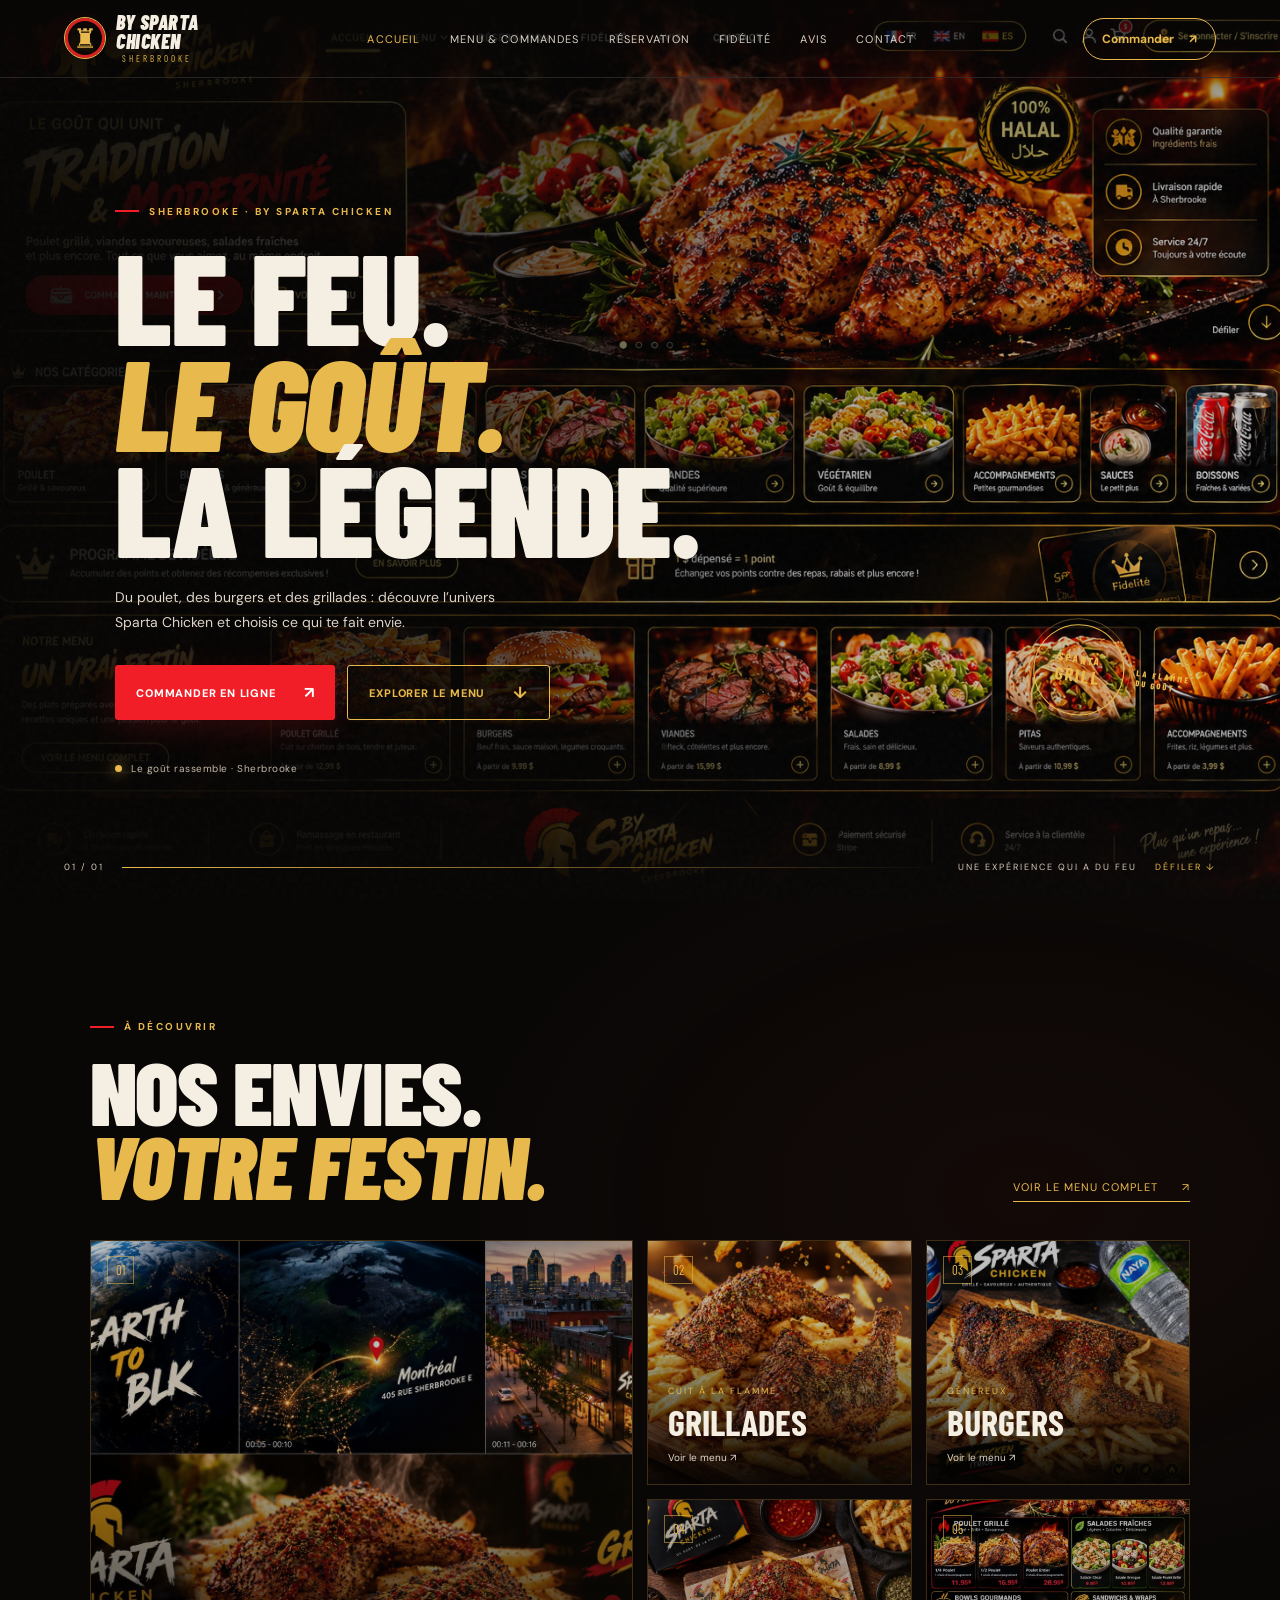
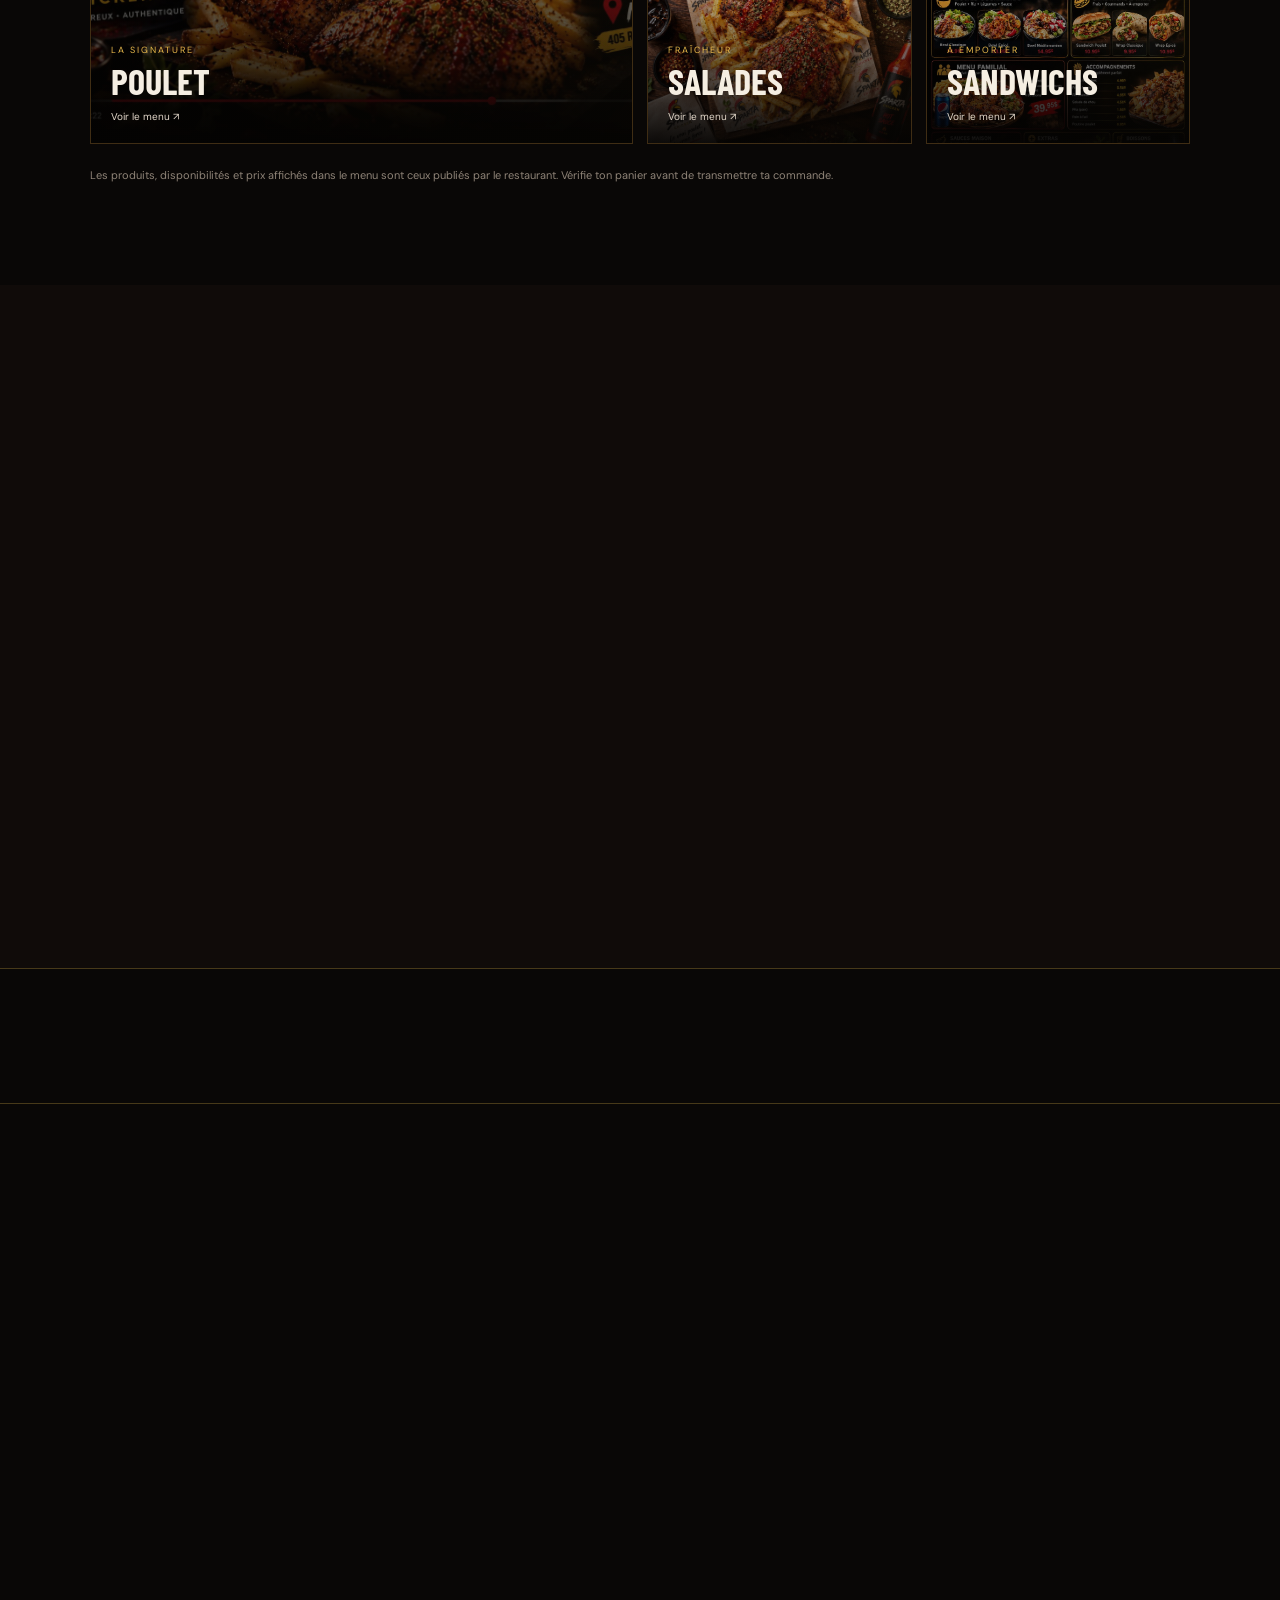
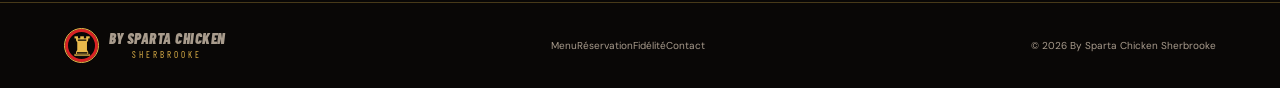
==== index.html @ 7ea8016a "Reconstruire la page d’accueil principale avec navigation unifiée" ====
<!doctype html>
<html lang="fr-CA">
<head>
  <meta charset="utf-8">
  <meta name="viewport" content="width=device-width, initial-scale=1, viewport-fit=cover">
  <meta name="theme-color" content="#090706">
  <meta name="description" content="By Sparta Chicken Sherbrooke : découvrez le menu, les commandes en ligne et les informations du restaurant.">
  <link rel="canonical" href="/">
  <title>By Sparta Chicken Sherbrooke — Le feu, le goût, la légende</title>
  <link rel="preload" as="video" href="sparta-hero.mp4" type="video/mp4">
  <link rel="stylesheet" href="accueil.css">
</head>
<body>
<div class="ember ember-one"></div><div class="ember ember-two"></div>
<header class="topbar">
  <a class="brand" href="index.html" aria-label="By Sparta Chicken, accueil"><span class="brand-mark">♜</span><span class="brand-words"><b>BY SPARTA<br>CHICKEN</b><small>SHERBROOKE</small></span></a>
  <button class="menu-toggle" aria-expanded="false" aria-label="Ouvrir le menu">☰</button>
  <nav class="nav" aria-label="Navigation principale">
    <a class="active" href="index.html" aria-current="page">Accueil</a>
    <a href="menu.html">Menu & commandes</a>
    <a href="reservation.html">Réservation</a>
    <a href="fidelite.html">Fidélité</a>
    <a href="avis.html">Avis</a>
    <a href="contact.html">Contact</a>
  </nav>
  <a class="order-pill" href="menu.html#online-checkout">Commander <span>↗</span></a>
</header>
<main>
<section class="hero" aria-label="Accueil Sparta Chicken">
  <video class="hero-video" autoplay muted loop playsinline preload="metadata" poster="sparta-hero-cinema.png"><source src="sparta-hero.mp4" type="video/mp4"></video>
  <div class="hero-shade"></div><div class="hero-grain"></div>
  <div class="hero-copy reveal">
    <p class="eyebrow"><span></span> SHERBROOKE · BY SPARTA CHICKEN</p>
    <h1>Le feu.<br><em>Le goût.</em><br>La légende.</h1>
    <p class="hero-desc">Du poulet, des burgers et des grillades : découvre l’univers Sparta Chicken et choisis ce qui te fait envie.</p>
    <div class="hero-actions"><a class="btn btn-red" href="menu.html#online-checkout">Commander en ligne <b>↗</b></a><a class="btn btn-ghost" href="menu.html">Explorer le menu <b>↓</b></a></div>
    <div class="hero-footnote"><span class="gold-dot"></span> Le goût rassemble · Sherbrooke</div>
  </div>
  <div class="hero-stamp"><span class="stamp-ring">SPARTA<br><b>GRILL</b></span><small>LA FLAMME<br>DU GOÛT</small></div>
  <div class="hero-bottom"><span>01 / 01</span><span class="hero-line"></span><span>UNE EXPÉRIENCE QUI A DU FEU</span><a class="scroll-cue" href="#categories">DÉFILER ↓</a></div>
</section>
<section class="category-section" id="categories">
  <div class="section-head reveal"><div><p class="eyebrow"><span></span> À DÉCOUVRIR</p><h2>Nos envies.<br><em>Votre festin.</em></h2></div><a href="menu.html" class="text-link">Voir le menu complet <span>↗</span></a></div>
  <div class="category-grid">
    <a class="food-card card-large reveal" href="menu.html"><img src="chicken.jpg" alt="Poulet grillé Sparta" loading="lazy"><span class="card-number">01</span><span class="card-caption"><small>LA SIGNATURE</small><strong>Poulet</strong><i>Voir le menu ↗</i></span></a>
    <a class="food-card reveal" href="menu.html"><img src="grill.jpg" alt="Grillades" loading="lazy"><span class="card-number">02</span><span class="card-caption"><small>CUIT À LA FLAMME</small><strong>Grillades</strong><i>Voir le menu ↗</i></span></a>
    <a class="food-card reveal" href="menu.html"><img src="burger.jpg" alt="Burger" loading="lazy"><span class="card-number">03</span><span class="card-caption"><small>GÉNÉREUX</small><strong>Burgers</strong><i>Voir le menu ↗</i></span></a>
    <a class="food-card reveal" href="menu.html"><img src="salad.jpg" alt="Salade fraîche" loading="lazy"><span class="card-number">04</span><span class="card-caption"><small>FRAÎCHEUR</small><strong>Salades</strong><i>Voir le menu ↗</i></span></a>
    <a class="food-card reveal" href="menu.html"><img src="sandwich.jpg" alt="Sandwich" loading="lazy"><span class="card-number">05</span><span class="card-caption"><small>À EMPORTER</small><strong>Sandwichs</strong><i>Voir le menu ↗</i></span></a>
  </div>
  <p class="menu-note">Les produits, disponibilités et prix affichés dans le menu sont ceux publiés par le restaurant. Vérifie ton panier avant de transmettre ta commande.</p>
</section>
<section class="manifesto" id="histoire"><div class="manifesto-image reveal"><img src="grill.jpg" alt="Cuisson au grill" loading="lazy"><div class="image-label">L’ESPRIT SPARTA</div></div><div class="manifesto-copy reveal"><p class="eyebrow"><span></span> NOTRE UNIVERS</p><h2>La passion<br>se goûte.<br><em>La flamme se partage.</em></h2><p>Des plats généreux, des saveurs franches et une expérience simple pour découvrir le menu et commander.</p><a class="btn btn-ghost" href="menu.html">Découvrir le menu <b>↗</b></a></div></section>
<section class="promise" id="promesses"><div class="promise-item reveal"><span>✦</span><div><b>Un menu à découvrir</b><small>Consulte les produits disponibles</small></div></div><div class="promise-item reveal"><span>♨</span><div><b>Commande en ligne</b><small>Ramassage ou demande de livraison</small></div></div><div class="promise-item reveal"><span>⌁</span><div><b>Une équipe à votre écoute</b><small>Retrouve nos informations de contact</small></div></div></section>
<section class="final-cta reveal"><p class="eyebrow"><span></span> PRÊT À PASSER À TABLE ?</p><h2>La prochaine bouchée<br><em>vous attend.</em></h2><a class="btn btn-red" href="menu.html#online-checkout">Voir le menu et commander <b>↗</b></a></section>
</main>
<footer><a class="brand" href="index.html"><span class="brand-mark">♜</span><span class="brand-words"><b>BY SPARTA CHICKEN</b><small>SHERBROOKE</small></span></a><nav aria-label="Liens de pied de page"><a href="menu.html">Menu</a><a href="reservation.html">Réservation</a><a href="fidelite.html">Fidélité</a><a href="contact.html">Contact</a></nav><span>© <span id="year"></span> By Sparta Chicken Sherbrooke</span></footer>
<script src="accueil.js"></script>
</body></html>
---- accueil.css ----
@import url('https://fonts.googleapis.com/css2?family=Barlow+Condensed:wght@500;600;700;800;900&family=DM+Sans:wght@400;500;600;700&display=swap');
:root{--bg:#090706;--panel:#110d0b;--red:#f21e27;--gold:#e8b94c;--cream:#f5eee2;--muted:#b3a99d;--line:rgba(232,185,76,.28)}*{box-sizing:border-box}html{scroll-behavior:smooth;scroll-padding-top:84px}body{margin:0;background:var(--bg);color:var(--cream);font-family:'DM Sans',Arial,sans-serif;overflow-x:hidden}a{color:inherit;text-decoration:none}.ember{position:fixed;z-index:-1;pointer-events:none;width:45vw;height:45vw;border-radius:50%;filter:blur(100px);opacity:.09}.ember-one{background:#ed241b;top:15%;left:-25%}.ember-two{background:#d18b18;right:-25%;top:55%}.topbar{height:78px;position:absolute;z-index:10;top:0;left:0;width:100%;display:flex;align-items:center;justify-content:space-between;padding:0 clamp(20px,5vw,84px);border-bottom:1px solid rgba(255,255,255,.12);background:linear-gradient(#080605c9,transparent)}.brand{display:flex;align-items:center;gap:10px;min-width:max-content}.brand-mark{display:grid;place-items:center;width:42px;height:42px;border:1px solid var(--gold);border-radius:50%;color:var(--gold);font-size:27px;box-shadow:inset 0 0 0 3px #d92124}.brand-words{display:flex;flex-direction:column;font-family:'Barlow Condensed',sans-serif;line-height:.92;letter-spacing:.5px}.brand-words b{font-size:20px;font-weight:900;font-style:italic}.brand-words small{font-size:9px;letter-spacing:3px;color:var(--gold);text-align:center;margin-top:5px}.nav{display:flex;align-items:center;gap:clamp(14px,2.3vw,38px);font-size:11px;text-transform:uppercase;letter-spacing:1.1px;color:#d8d0c4}.nav a{transition:color .25s}.nav a:hover,.nav .active{color:var(--gold)}.old-site{border-left:1px solid var(--line);padding-left:18px}.order-pill{border:1px solid var(--gold);border-radius:99px;padding:12px 18px;color:var(--gold);font-size:12px;font-weight:700;white-space:nowrap}.order-pill span{margin-left:12px}.menu-toggle{display:none;background:transparent;border:1px solid var(--line);border-radius:10px;color:white;padding:9px 12px;font-size:21px}.hero{min-height:min(850px,100svh);min-height:max(700px,100svh);position:relative;display:flex;align-items:center;isolation:isolate;overflow:hidden}.hero-video,.hero-shade,.hero-grain{position:absolute;inset:0;width:100%;height:100%;z-index:-1}.hero-video{object-fit:cover;object-position:center 48%;filter:saturate(1.08)}.hero-shade{background:linear-gradient(90deg,rgba(5,4,3,.93) 0%,rgba(5,4,3,.78) 31%,rgba(5,4,3,.28) 65%,rgba(5,4,3,.12) 100%),linear-gradient(0deg,#090706 0%,transparent 23%,rgba(5,4,3,.12) 75%,#09070665 100%)}.hero-grain{opacity:.08;background-image:url("data:image/svg+xml,%3Csvg viewBox='0 0 180 180' xmlns='http://www.w3.org/2000/svg'%3E%3Cfilter id='n'%3E%3CfeTurbulence type='fractalNoise' baseFrequency='.9' numOctaves='3' stitchTiles='stitch'/%3E%3C/filter%3E%3Crect width='100%25' height='100%25' filter='url(%23n)' opacity='.35'/%3E%3C/svg%3E")}.hero-copy{width:min(610px,55vw);margin-left:clamp(24px,9vw,150px);padding-top:70px}.eyebrow{display:flex;align-items:center;gap:10px;font-size:10px;letter-spacing:2.5px;font-weight:700;color:var(--gold);text-transform:uppercase}.eyebrow span{width:24px;height:2px;background:var(--red);display:inline-block}.hero h1,.section-head h2,.manifesto h2,.final-cta h2{font-family:'Barlow Condensed',Impact,sans-serif;font-weight:900;text-transform:uppercase;letter-spacing:-1.5px;line-height:.83;margin:24px 0;font-size:clamp(76px,10vw,148px)}h1 em,h2 em{color:var(--gold);font-style:italic}.hero-desc{max-width:380px;color:#ded4c8;line-height:1.8;font-size:14px}.hero-actions{display:flex;gap:12px;flex-wrap:wrap;margin-top:30px}.btn{display:inline-flex;align-items:center;gap:28px;padding:16px 21px;text-transform:uppercase;font-size:11px;font-weight:800;letter-spacing:.8px;border-radius:3px;transition:transform .25s,background .25s,border-color .25s}.btn:hover{transform:translateY(-3px)}.btn b{font-size:16px}.btn-red{background:var(--red);color:white;box-shadow:0 9px 32px #f21e272b}.btn-red:hover{background:#ff343b}.btn-ghost{border:1px solid var(--gold);color:var(--gold);background:#0a0806a8}.hero-footnote{display:flex;align-items:center;gap:9px;margin-top:42px;font-size:10px;color:#c5b7a7;letter-spacing:.5px}.gold-dot{width:7px;height:7px;background:var(--gold);border-radius:50%;box-shadow:0 0 14px var(--gold)}.hero-stamp{position:absolute;right:clamp(30px,7vw,115px);bottom:20%;display:flex;align-items:center;gap:12px;transform:rotate(8deg);color:var(--gold);font-family:'Barlow Condensed',sans-serif;font-weight:800;font-size:10px;letter-spacing:2px}.stamp-ring{width:91px;height:91px;border:1px solid var(--gold);outline:1px solid #e8b94c55;outline-offset:5px;border-radius:50%;display:grid;place-content:center;text-align:center;line-height:1.2;font-size:11px}.stamp-ring b{font-size:18px}.hero-bottom{position:absolute;bottom:27px;left:clamp(24px,5vw,80px);right:clamp(24px,5vw,80px);display:flex;align-items:center;gap:18px;font-size:9px;letter-spacing:2px;color:#d5c9b8}.hero-line{height:1px;flex:1;background:linear-gradient(90deg,var(--gold),transparent)}.scroll-cue{color:var(--gold)}.category-section{padding:110px clamp(20px,7vw,110px) 90px;background:radial-gradient(ellipse at 80% 30%,#30100940,transparent 40%),var(--bg)}.section-head{display:flex;align-items:end;justify-content:space-between;gap:20px;margin-bottom:38px}.section-head h2,.manifesto h2,.final-cta h2{font-size:clamp(58px,7vw,95px);margin:20px 0 0}.text-link{font-size:11px;text-transform:uppercase;letter-spacing:1px;color:var(--gold);padding-bottom:7px;border-bottom:1px solid var(--gold)}.text-link span{margin-left:20px}.category-grid{display:grid;grid-template-columns:repeat(4,minmax(0,1fr));grid-auto-rows:245px;gap:14px}.food-card{position:relative;display:block;overflow:hidden;background:#19100c;border:1px solid #b68a303d;min-height:200px}.food-card.card-large{grid-column:span 2;grid-row:span 2}.food-card img{width:100%;height:100%;object-fit:cover;position:absolute;inset:0;transition:transform .8s cubic-bezier(.2,.7,.2,1),filter .5s;filter:brightness(.75) saturate(.95)}.food-card:after{content:"";position:absolute;inset:0;background:linear-gradient(0deg,rgba(4,3,2,.94),transparent 62%),linear-gradient(120deg,transparent 45%,#e8b94c12)}.food-card:hover img{transform:scale(1.07);filter:brightness(.95) saturate(1.1)}.card-number{position:absolute;z-index:1;top:15px;left:16px;font-family:'Barlow Condensed';font-size:13px;color:var(--gold);border:1px solid #e8b94c88;padding:5px 8px}.card-caption{position:absolute;z-index:1;bottom:20px;left:20px;right:18px;display:flex;flex-direction:column;align-items:flex-start}.card-caption small{font-size:9px;color:var(--gold);letter-spacing:2px}.card-caption strong{font-family:'Barlow Condensed';font-size:clamp(24px,3vw,36px);text-transform:uppercase;line-height:1.1;margin:5px 0 9px}.card-caption i{font-size:10px;font-style:normal;color:#e3d8ca}.menu-note{color:#8e8377;font-size:11px;margin-top:22px;line-height:1.7}.manifesto{display:grid;grid-template-columns:1.05fr .95fr;min-height:570px;background:#100b09}.manifesto-image{position:relative;min-height:470px;overflow:hidden}.manifesto-image img{width:100%;height:100%;position:absolute;object-fit:cover;filter:brightness(.75)}.manifesto-image:after{content:"";position:absolute;inset:0;background:linear-gradient(90deg,transparent 65%,#100b09)}.image-label{position:absolute;z-index:1;bottom:28px;left:30px;font-size:10px;letter-spacing:2px;color:var(--gold);border-left:2px solid var(--red);padding-left:12px}.manifesto-copy{padding:clamp(40px,7vw,100px);align-self:center}.manifesto-copy>p:not(.eyebrow){max-width:410px;color:var(--muted);line-height:1.9;font-size:14px;margin:25px 0 30px}.promise{display:grid;grid-template-columns:repeat(3,1fr);padding:45px clamp(20px,7vw,110px);border-top:1px solid var(--line);border-bottom:1px solid var(--line);gap:24px}.promise-item{display:flex;align-items:center;gap:17px}.promise-item>span{font-size:28px;color:var(--gold)}.promise-item div{display:flex;flex-direction:column;gap:6px}.promise-item b{font-family:'Barlow Condensed';font-size:20px;text-transform:uppercase}.promise-item small{font-size:11px;color:var(--muted)}.final-cta{text-align:center;padding:100px 20px 115px;background:radial-gradient(ellipse at center,#4a160f55,transparent 60%)}.final-cta .eyebrow{justify-content:center}.final-cta h2{margin:24px 0 34px}footer{display:flex;align-items:center;justify-content:space-between;gap:20px;padding:25px clamp(20px,5vw,80px);border-top:1px solid var(--line);font-size:10px;color:#a89b8c}footer .brand-words b{font-size:15px}footer .brand-mark{width:35px;height:35px}.reveal{opacity:0;transform:translateY(24px);transition:opacity .8s ease,transform .8s cubic-bezier(.2,.7,.2,1)}.reveal.visible{opacity:1;transform:translateY(0)}
@media(max-width:900px){.topbar{padding:0 22px}.menu-toggle{display:block;margin-left:auto;margin-right:12px}.nav{display:none;position:absolute;top:68px;left:16px;right:16px;padding:18px;background:#100b09f5;border:1px solid var(--line);border-radius:12px;flex-direction:column;align-items:stretch;gap:0}.nav.open{display:flex}.nav a{padding:14px 8px;border-bottom:1px solid #ffffff10}.nav .old-site{border-left:0;padding-left:8px}.order-pill{padding:11px 13px}.hero-copy{width:min(600px,75vw);margin-left:7vw}.hero h1{font-size:clamp(78px,13vw,120px)}.hero-stamp{right:6vw;bottom:14%;transform:scale(.8) rotate(8deg)}.category-grid{grid-template-columns:repeat(2,minmax(0,1fr));grid-auto-rows:230px}.food-card.card-large{grid-row:span 1}.manifesto{min-height:0}.manifesto-copy{padding:45px 30px}.manifesto h2{font-size:clamp(54px,8vw,76px)}.promise{padding:35px 25px;gap:14px}.promise-item{align-items:flex-start;gap:10px}.promise-item b{font-size:17px}}
@media(max-width:560px){.topbar{height:68px;padding:0 15px}.brand-mark{width:35px;height:35px;font-size:22px}.brand-words b{font-size:16px}.brand-words small{font-size:8px}.order-pill{font-size:10px;padding:10px 11px}.order-pill span{margin-left:4px}.hero{min-height:790px;min-height:100svh;align-items:flex-end;padding-bottom:105px}.hero-video{object-position:62% center}.hero-shade{background:linear-gradient(0deg,rgba(5,4,3,.97) 0%,rgba(5,4,3,.76) 38%,rgba(5,4,3,.22) 100%),linear-gradient(90deg,#05040388,transparent)}.hero-copy{width:auto;margin:0 22px;padding-top:80px}.hero h1{font-size:clamp(72px,19vw,100px);margin:20px 0}.hero-desc{font-size:13px;max-width:320px}.hero-actions{gap:9px}.btn{padding:14px 14px;gap:14px;font-size:9px}.hero-stamp{top:100px;right:25px;bottom:auto;transform:scale(.66) rotate(8deg);transform-origin:top right}.hero-footnote{margin-top:25px;font-size:9px}.hero-bottom{bottom:20px;left:22px;right:22px;gap:10px;font-size:8px}.scroll-cue{display:none}.category-section{padding:70px 16px 60px}.section-head{align-items:flex-start;flex-direction:column;margin-bottom:25px}.section-head h2{font-size:68px}.text-link{margin-top:5px}.category-grid{gap:9px;grid-auto-rows:205px}.food-card{min-height:190px}.food-card.card-large{grid-column:span 2;grid-row:span 1;min-height:245px}.card-caption{left:13px;bottom:14px}.card-caption strong{font-size:27px}.card-caption small{font-size:8px;letter-spacing:1.3px}.card-number{top:10px;left:10px}.menu-note{font-size:10px}.manifesto{grid-template-columns:1fr}.manifesto-image{min-height:300px}.manifesto-image:after{background:linear-gradient(0deg,#100b09,transparent 45%)}.manifesto-copy{padding:10px 22px 55px}.manifesto h2{font-size:64px}.promise{grid-template-columns:1fr;padding:30px 24px;gap:24px}.promise-item{align-items:center}.final-cta{padding:75px 18px}.final-cta h2{font-size:58px}footer{flex-wrap:wrap;justify-content:center;text-align:center}footer>span{width:100%;order:3}}
@media(prefers-reduced-motion:reduce){*,*:before,*:after{scroll-behavior:auto!important;animation:none!important;transition:none!important}.reveal{opacity:1;transform:none}}
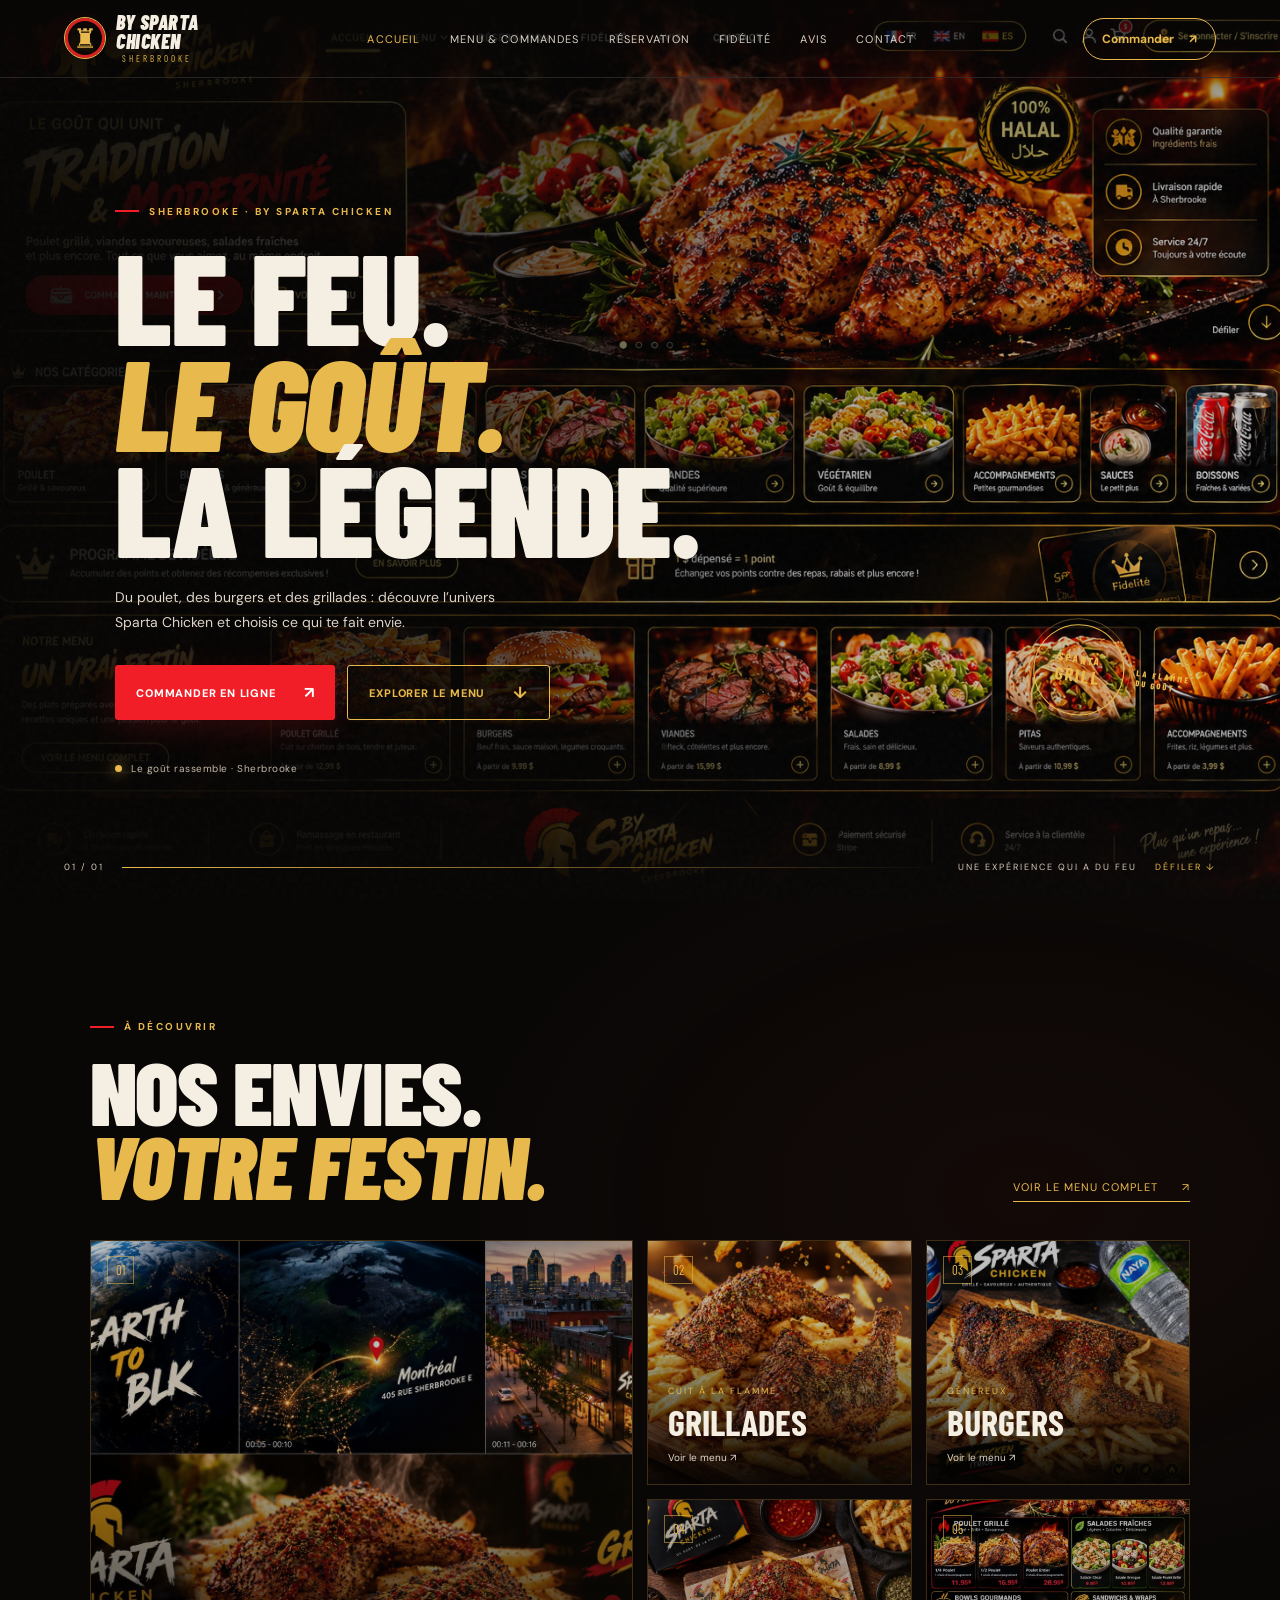
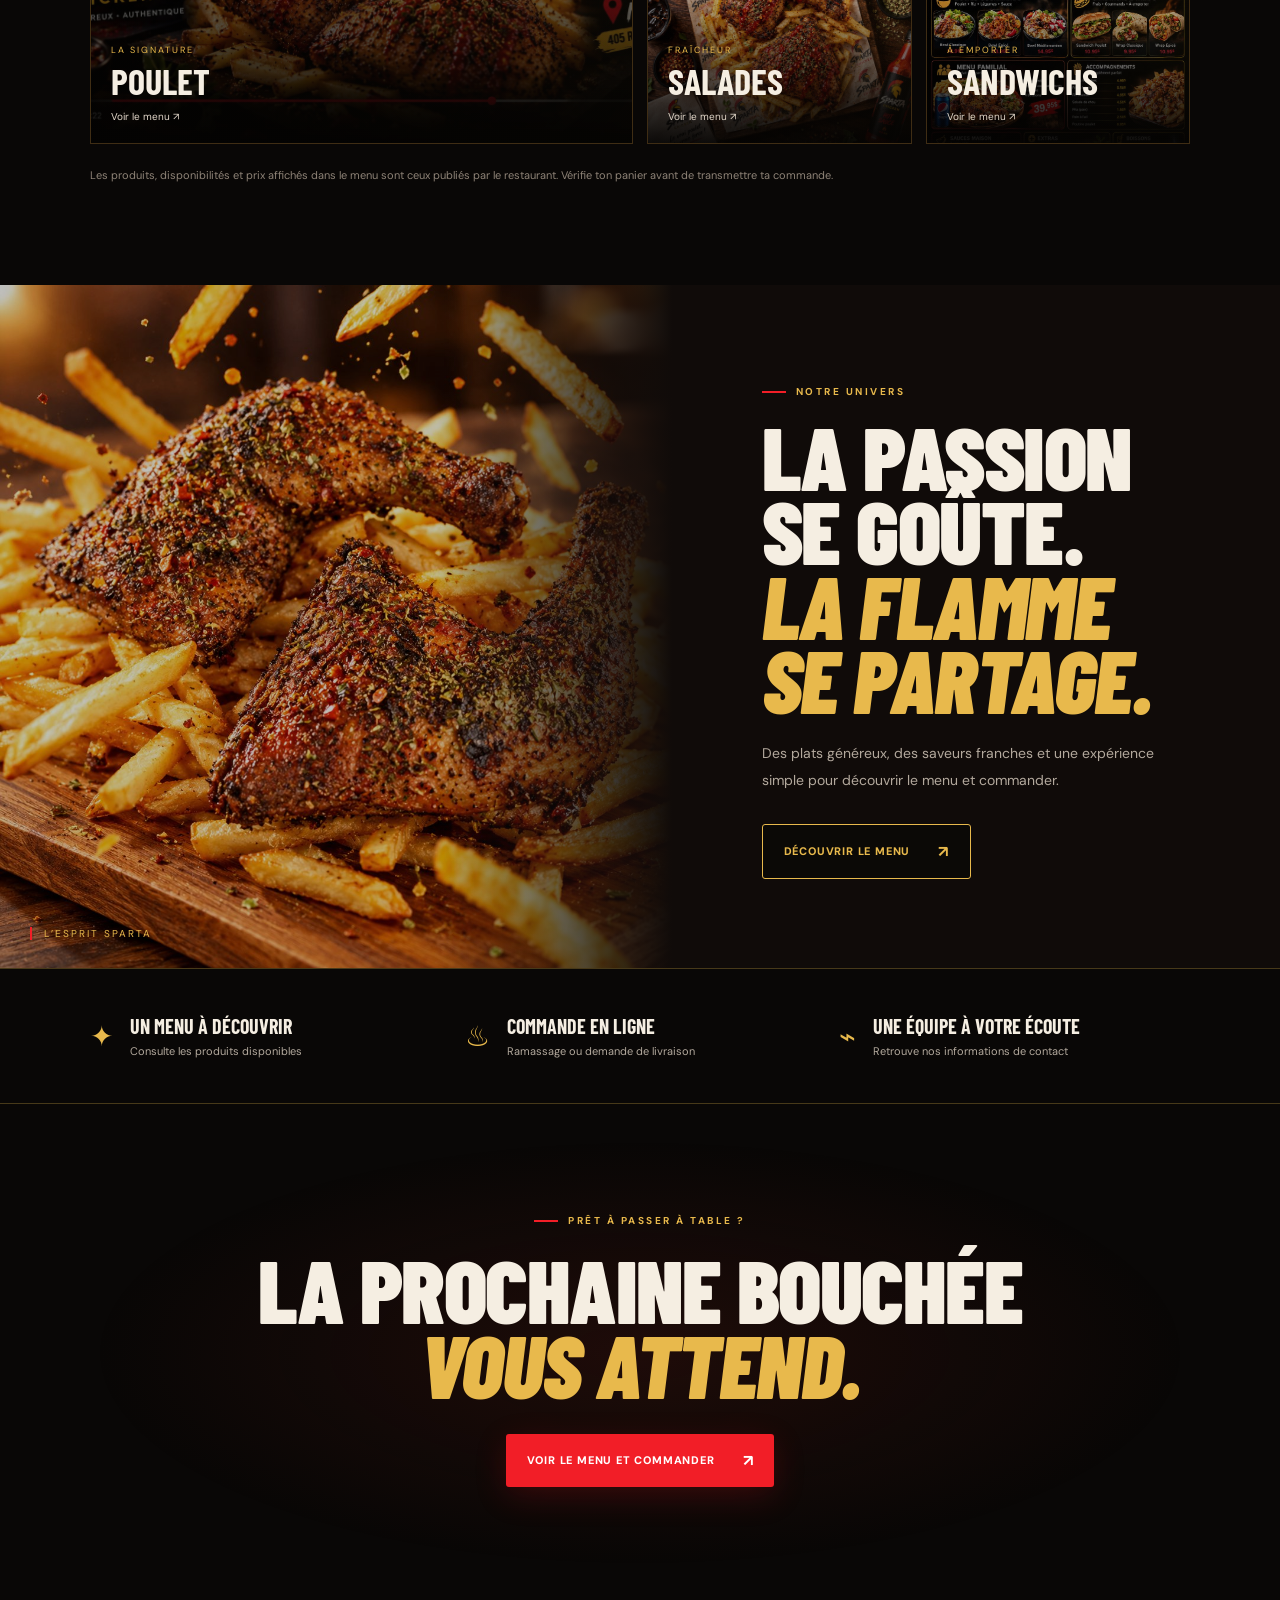
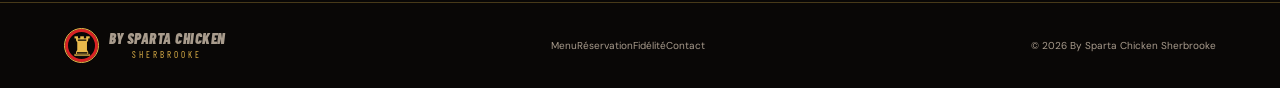
==== commit facc6452: "Affiche le sceau Halal Sparta sur la page d’accueil" ====
--- a/index.html
+++ b/index.html
@@ -37,6 +37,7 @@
     <div class="hero-footnote"><span class="gold-dot"></span> Le goût rassemble · Sherbrooke</div>
   </div>
   <div class="hero-stamp"><span class="stamp-ring">SPARTA<br><b>GRILL</b></span><small>LA FLAMME<br>DU GOÛT</small></div>
+  <div class="halal-seal" aria-label="Sparta Chicken — Halal 100 pour cent"><img src="halal-sparta-badge.svg" alt="Sparta Chicken — Halal 100 %"></div>
   <div class="hero-bottom"><span>01 / 01</span><span class="hero-line"></span><span>UNE EXPÉRIENCE QUI A DU FEU</span><a class="scroll-cue" href="#categories">DÉFILER ↓</a></div>
 </section>
 <section class="category-section" id="categories">
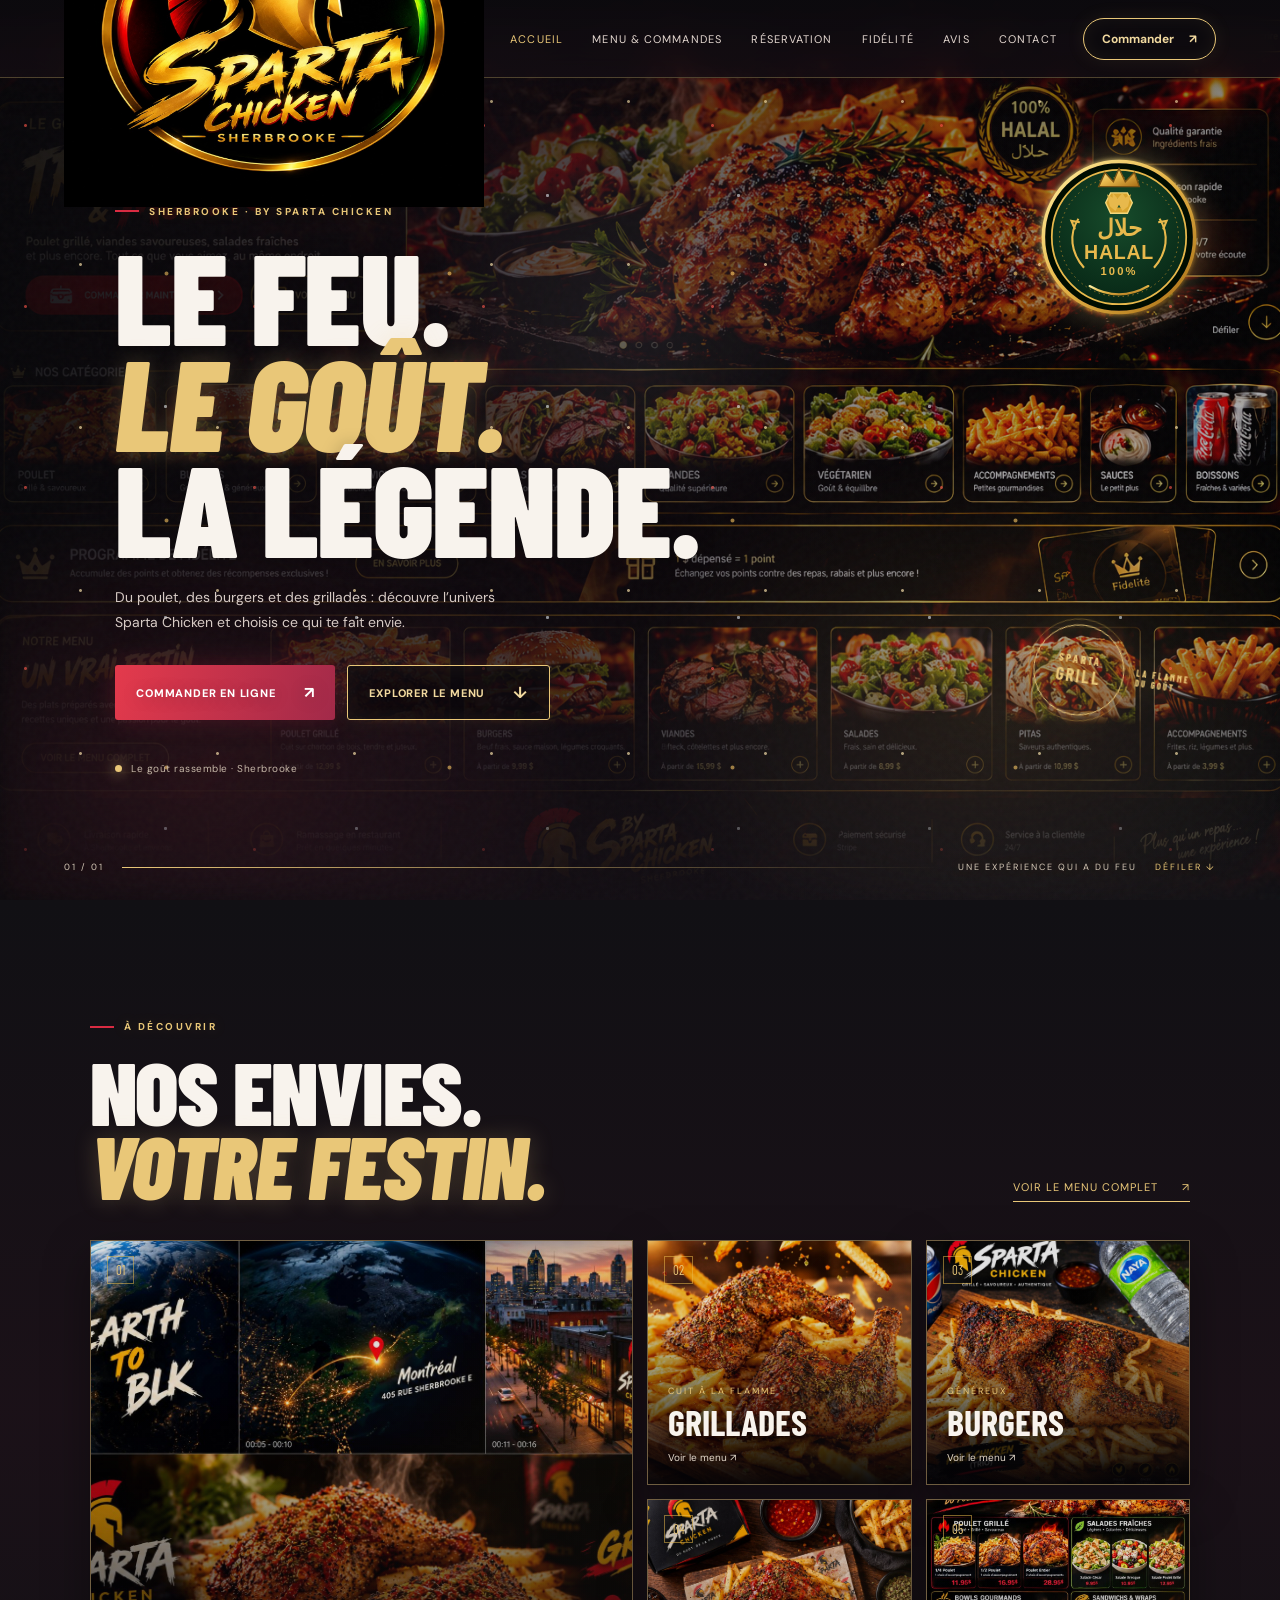
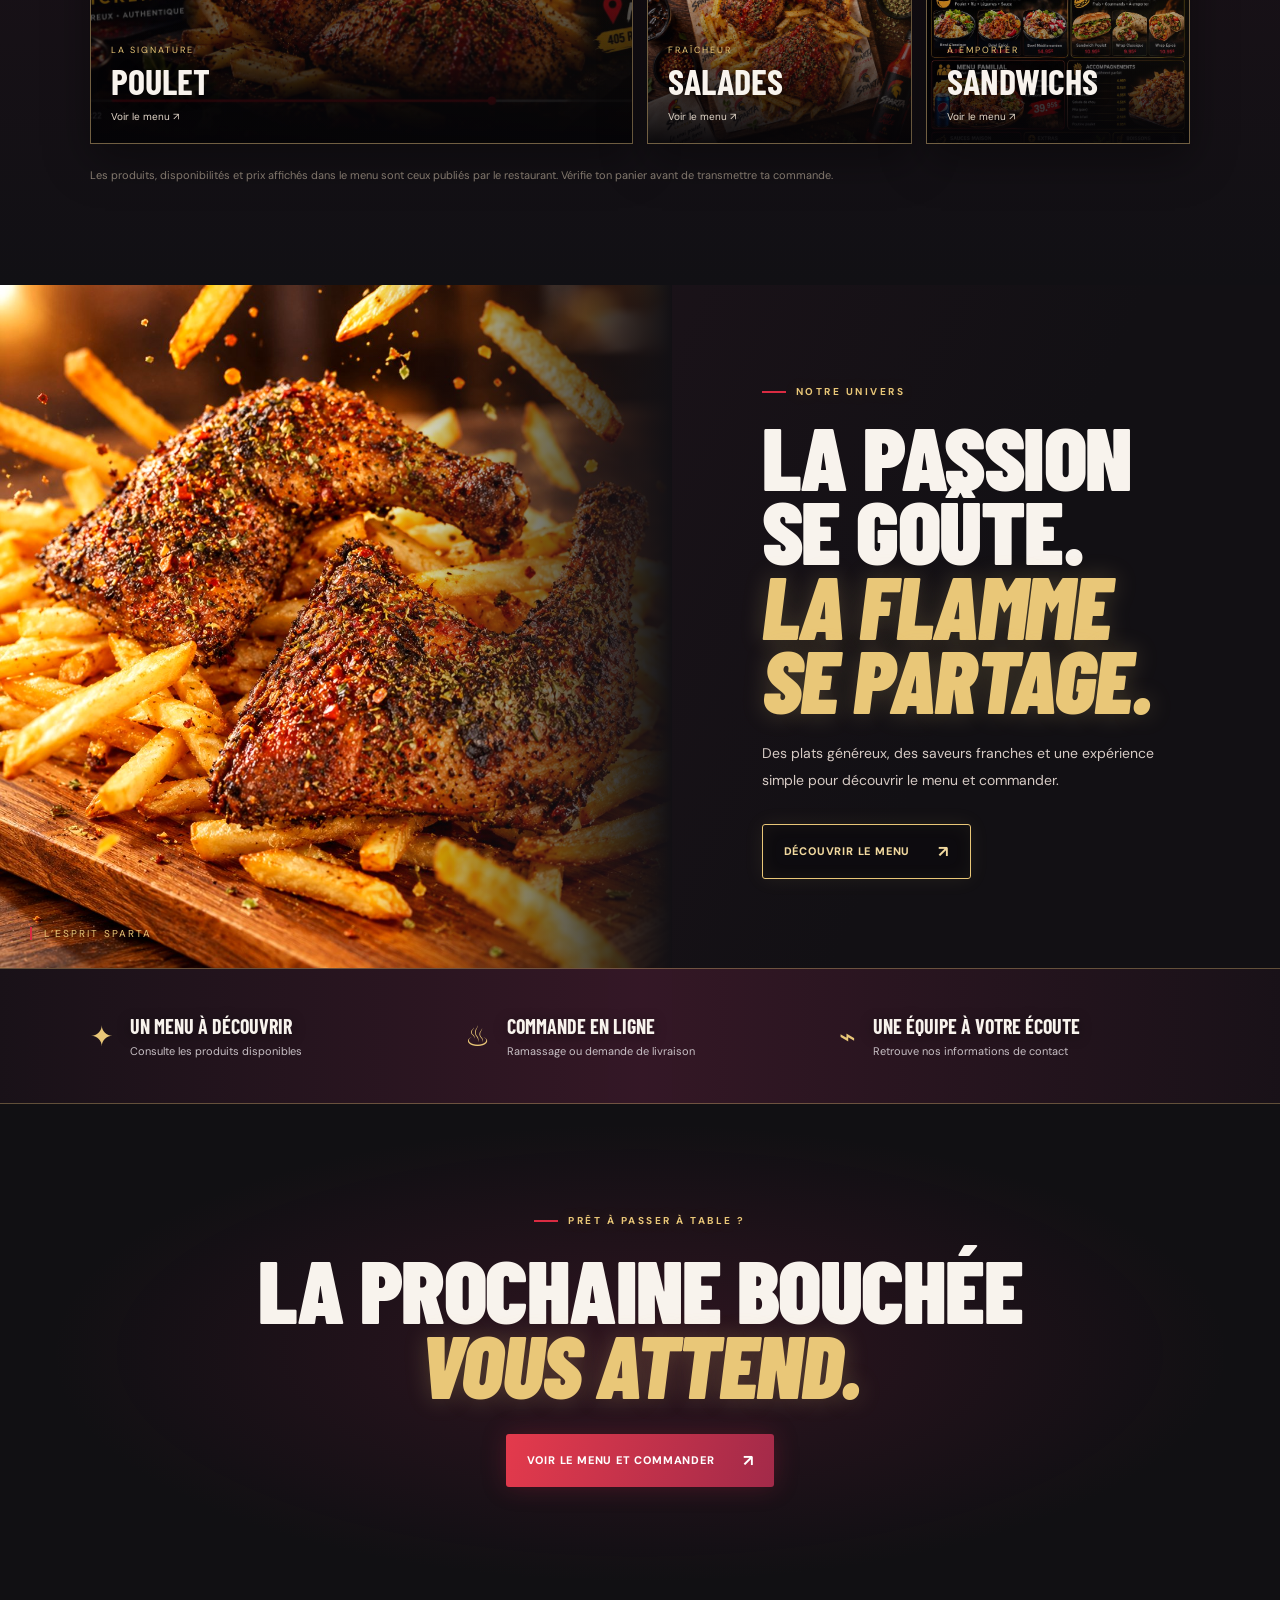
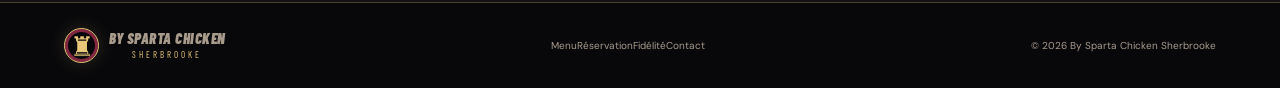
==== commit 7a886593: "Install full official Sparta Chicken logo across site" ====
--- a/index.html
+++ b/index.html
@@ -13,7 +13,7 @@
 <body>
 <div class="ember ember-one"></div><div class="ember ember-two"></div>
 <header class="topbar">
-  <a class="brand" href="index.html" aria-label="By Sparta Chicken, accueil"><span class="brand-mark">♜</span><span class="brand-words"><b>BY SPARTA<br>CHICKEN</b><small>SHERBROOKE</small></span></a>
+  <a class="brand" href="index.html" aria-label="By Sparta Chicken, accueil"><img class="official-logo" src="sparta-chicken-logo.jpg" alt="Logo officiel By Sparta Chicken Sherbrooke" width="420" height="336"></a>
   <button class="menu-toggle" aria-expanded="false" aria-label="Ouvrir le menu">☰</button>
   <nav class="nav" aria-label="Navigation principale">
     <a class="active" href="index.html" aria-current="page">Accueil</a>
--- a/accueil.css
+++ b/accueil.css
@@ -3,3 +3,346 @@
 @media(max-width:900px){.topbar{padding:0 22px}.menu-toggle{display:block;margin-left:auto;margin-right:12px}.nav{display:none;position:absolute;top:68px;left:16px;right:16px;padding:18px;background:#100b09f5;border:1px solid var(--line);border-radius:12px;flex-direction:column;align-items:stretch;gap:0}.nav.open{display:flex}.nav a{padding:14px 8px;border-bottom:1px solid #ffffff10}.nav .old-site{border-left:0;padding-left:8px}.order-pill{padding:11px 13px}.hero-copy{width:min(600px,75vw);margin-left:7vw}.hero h1{font-size:clamp(78px,13vw,120px)}.hero-stamp{right:6vw;bottom:14%;transform:scale(.8) rotate(8deg)}.category-grid{grid-template-columns:repeat(2,minmax(0,1fr));grid-auto-rows:230px}.food-card.card-large{grid-row:span 1}.manifesto{min-height:0}.manifesto-copy{padding:45px 30px}.manifesto h2{font-size:clamp(54px,8vw,76px)}.promise{padding:35px 25px;gap:14px}.promise-item{align-items:flex-start;gap:10px}.promise-item b{font-size:17px}}
 @media(max-width:560px){.topbar{height:68px;padding:0 15px}.brand-mark{width:35px;height:35px;font-size:22px}.brand-words b{font-size:16px}.brand-words small{font-size:8px}.order-pill{font-size:10px;padding:10px 11px}.order-pill span{margin-left:4px}.hero{min-height:790px;min-height:100svh;align-items:flex-end;padding-bottom:105px}.hero-video{object-position:62% center}.hero-shade{background:linear-gradient(0deg,rgba(5,4,3,.97) 0%,rgba(5,4,3,.76) 38%,rgba(5,4,3,.22) 100%),linear-gradient(90deg,#05040388,transparent)}.hero-copy{width:auto;margin:0 22px;padding-top:80px}.hero h1{font-size:clamp(72px,19vw,100px);margin:20px 0}.hero-desc{font-size:13px;max-width:320px}.hero-actions{gap:9px}.btn{padding:14px 14px;gap:14px;font-size:9px}.hero-stamp{top:100px;right:25px;bottom:auto;transform:scale(.66) rotate(8deg);transform-origin:top right}.hero-footnote{margin-top:25px;font-size:9px}.hero-bottom{bottom:20px;left:22px;right:22px;gap:10px;font-size:8px}.scroll-cue{display:none}.category-section{padding:70px 16px 60px}.section-head{align-items:flex-start;flex-direction:column;margin-bottom:25px}.section-head h2{font-size:68px}.text-link{margin-top:5px}.category-grid{gap:9px;grid-auto-rows:205px}.food-card{min-height:190px}.food-card.card-large{grid-column:span 2;grid-row:span 1;min-height:245px}.card-caption{left:13px;bottom:14px}.card-caption strong{font-size:27px}.card-caption small{font-size:8px;letter-spacing:1.3px}.card-number{top:10px;left:10px}.menu-note{font-size:10px}.manifesto{grid-template-columns:1fr}.manifesto-image{min-height:300px}.manifesto-image:after{background:linear-gradient(0deg,#100b09,transparent 45%)}.manifesto-copy{padding:10px 22px 55px}.manifesto h2{font-size:64px}.promise{grid-template-columns:1fr;padding:30px 24px;gap:24px}.promise-item{align-items:center}.final-cta{padding:75px 18px}.final-cta h2{font-size:58px}footer{flex-wrap:wrap;justify-content:center;text-align:center}footer>span{width:100%;order:3}}
 @media(prefers-reduced-motion:reduce){*,*:before,*:after{scroll-behavior:auto!important;animation:none!important;transition:none!important}.reveal{opacity:1;transform:none}}
+
+/* Sceau Halal Sparta — ajouté sans modifier les autres éléments visuels */
+.halal-seal{position:absolute;z-index:4;top:17%;right:clamp(24px,6vw,100px);width:clamp(104px,14vw,168px);aspect-ratio:1;filter:drop-shadow(0 0 15px #d9a52e55);pointer-events:none}
+.halal-seal img{display:block;width:100%;height:100%;object-fit:contain}
+@media(max-width:900px){.halal-seal{top:17%;right:5vw;width:clamp(100px,17vw,145px)}}
+@media(max-width:560px){.halal-seal{top:105px;right:16px;width:94px}}
+
+/* Nouvelle ambiance Sparta : noir charbon adouci, bordeaux, or, rouge et brume lumineuse */
+:root{
+ --bg:#211b1a;--panel:#302326;--red:#ed2935;--gold:#efc45f;--cream:#fff3e3;
+ --muted:#d0c2bb;--line:rgba(239,196,95,.38);
+}
+html,body{background-color:#211b1a}
+body{
+ background:
+  radial-gradient(ellipse at 12% 18%,rgba(117,43,52,.34),transparent 38%),
+  radial-gradient(ellipse at 86% 45%,rgba(184,133,83,.16),transparent 34%),
+  linear-gradient(135deg,#292122 0%,#211b1a 48%,#2b2022 100%);
+}
+body:before,body:after{
+ content:"";position:fixed;inset:-18%;z-index:-1;pointer-events:none;
+}
+body:before{
+ background:
+  radial-gradient(ellipse at 22% 34%,rgba(202,207,210,.13),transparent 24%),
+  radial-gradient(ellipse at 72% 62%,rgba(196,199,202,.12),transparent 27%),
+  radial-gradient(ellipse at 48% 92%,rgba(126,43,58,.18),transparent 28%);
+ filter:blur(36px);animation:sparta-mist 19s ease-in-out infinite alternate;
+}
+body:after{
+ background:radial-gradient(ellipse at 50% 50%,transparent 48%,rgba(7,5,7,.2) 100%);
+ opacity:.7;animation:sparta-glow 8s ease-in-out infinite alternate;
+}
+@keyframes sparta-mist{0%{transform:translate3d(-2%,1%,0) scale(1)}50%{transform:translate3d(2%,-1%,0) scale(1.07)}100%{transform:translate3d(-1%,2%,0) scale(1.03)}}
+@keyframes sparta-glow{from{opacity:.35}to{opacity:.8}}
+.topbar{background:linear-gradient(rgba(35,25,27,.94),rgba(35,25,27,.28));border-bottom-color:rgba(239,196,95,.24);backdrop-filter:blur(8px)}
+.hero-shade{
+ background:
+  linear-gradient(90deg,rgba(24,16,18,.82) 0%,rgba(39,22,27,.62) 38%,rgba(40,24,25,.22) 100%),
+  linear-gradient(0deg,#211b1a 0%,transparent 25%,rgba(28,18,20,.16) 100%);
+}
+.hero-video{filter:saturate(1.12) brightness(.94)}
+.hero-stamp{filter:drop-shadow(0 0 12px rgba(239,196,95,.3))}
+.btn-red{box-shadow:0 0 22px rgba(237,41,53,.24),0 9px 32px rgba(237,41,53,.2);animation:sparta-red-pulse 4.5s ease-in-out infinite}
+.btn-ghost,.order-pill{box-shadow:inset 0 0 16px rgba(239,196,95,.045),0 0 18px rgba(239,196,95,.08)}
+@keyframes sparta-red-pulse{0%,100%{box-shadow:0 0 14px rgba(237,41,53,.18),0 9px 32px rgba(237,41,53,.16)}50%{box-shadow:0 0 28px rgba(237,41,53,.36),0 9px 38px rgba(237,41,53,.24)}}
+.category-section{background:radial-gradient(ellipse at 78% 18%,rgba(115,38,55,.24),transparent 42%),linear-gradient(180deg,#282021,#211b1a)}
+.food-card{background:#39292b;border-color:rgba(239,196,95,.42);box-shadow:0 12px 36px rgba(8,4,7,.22)}
+.food-card img{filter:brightness(.88) saturate(1.06)}
+.food-card:hover{box-shadow:0 0 26px rgba(239,196,95,.16),0 18px 42px rgba(8,4,7,.3)}
+.manifesto{background:linear-gradient(120deg,#302326,#211b1a 72%)}
+.manifesto-image img{filter:brightness(.9) saturate(1.08)}
+.manifesto-image:after{background:linear-gradient(90deg,transparent 60%,#282021)}
+.promise{background:rgba(54,35,40,.42);border-color:rgba(239,196,95,.3)}
+.final-cta{background:radial-gradient(ellipse at center,rgba(133,40,55,.34),transparent 64%)}
+footer{background:#1c1718;border-color:rgba(239,196,95,.28)}
+.halal-seal{filter:drop-shadow(0 0 18px rgba(239,196,95,.38)) drop-shadow(0 0 24px rgba(32,125,70,.18))}
+@media(max-width:900px){.nav{background:rgba(42,30,33,.97);backdrop-filter:blur(14px)}}
+@media(prefers-reduced-motion:reduce){body:before,body:after,.btn-red{animation:none}}
+
+/* Brume grise de feu : fumée douce, argentée et mouvante */
+.ember-one{
+ background:radial-gradient(ellipse,rgba(190,196,199,.48) 0%,rgba(119,126,132,.22) 34%,transparent 72%);
+ opacity:.22;filter:blur(72px);animation:sparta-smoke-left 17s ease-in-out infinite alternate;
+}
+.ember-two{
+ background:radial-gradient(ellipse,rgba(211,214,213,.38) 0%,rgba(126,132,137,.18) 38%,transparent 74%);
+ opacity:.2;filter:blur(86px);animation:sparta-smoke-right 22s ease-in-out infinite alternate;
+}
+body:before{
+ background:
+  radial-gradient(ellipse at 18% 30%,rgba(201,207,210,.2),transparent 29%),
+  radial-gradient(ellipse at 72% 42%,rgba(177,184,188,.19),transparent 31%),
+  radial-gradient(ellipse at 43% 78%,rgba(151,158,163,.17),transparent 32%),
+  radial-gradient(ellipse at 84% 88%,rgba(117,43,52,.18),transparent 28%);
+ filter:blur(42px);opacity:.9;
+}
+@keyframes sparta-smoke-left{
+  0%{transform:translate3d(-5%,4%,0) scale(.92)}
+  50%{transform:translate3d(8%,-3%,0) scale(1.12)}
+  100%{transform:translate3d(2%,7%,0) scale(1.04)}
+}
+@keyframes sparta-smoke-right{
+  0%{transform:translate3d(6%,-4%,0) scale(1.08)}
+  50%{transform:translate3d(-7%,5%,0) scale(.94)}
+  100%{transform:translate3d(-2%,-6%,0) scale(1.14)}
+}
+@media(prefers-reduced-motion:reduce){.ember-one,.ember-two{animation:none}}
+
+/* Éclaircissement général demandé : graphite chaud, brume argentée visible et feu doré */
+:root{
+ --bg:#393033;--panel:#49363a;--cream:#fff7ed;--muted:#e0d5d0;
+ --gold:#ffd36b;--red:#ff303b;--line:rgba(255,211,107,.48);
+}
+body{
+ background:
+  radial-gradient(ellipse at 14% 16%,rgba(155,67,77,.38),transparent 40%),
+  radial-gradient(ellipse at 82% 38%,rgba(209,187,165,.2),transparent 38%),
+  linear-gradient(135deg,#403538 0%,#30292c 52%,#443237 100%);
+}
+body:after{
+ background:radial-gradient(ellipse at 50% 50%,transparent 62%,rgba(13,9,11,.08) 100%);
+ opacity:.35;
+}
+body:before{
+ background:
+  radial-gradient(ellipse at 18% 28%,rgba(224,229,231,.3),transparent 31%),
+  radial-gradient(ellipse at 72% 42%,rgba(215,220,222,.28),transparent 33%),
+  radial-gradient(ellipse at 43% 78%,rgba(190,198,202,.24),transparent 34%),
+  radial-gradient(ellipse at 84% 88%,rgba(145,57,72,.22),transparent 30%);
+ filter:blur(35px);opacity:1;
+}
+.ember-one{opacity:.34}
+.ember-two{opacity:.32}
+.topbar{background:linear-gradient(rgba(52,40,43,.82),rgba(52,40,43,.18));}
+.hero-shade{
+ background:
+  linear-gradient(90deg,rgba(30,22,24,.48) 0%,rgba(48,30,34,.32) 42%,rgba(50,32,33,.08) 100%),
+  linear-gradient(0deg,rgba(42,34,35,.74) 0%,transparent 32%,rgba(42,30,32,.04) 100%);
+}
+.hero-video{filter:saturate(1.18) brightness(1.12) contrast(1.04)}
+.hero-copy{text-shadow:0 2px 18px rgba(15,9,10,.28)}
+.hero-desc{color:#fff1e7}
+.category-section{background:radial-gradient(ellipse at 78% 18%,rgba(143,54,71,.28),transparent 42%),linear-gradient(180deg,#403337,#332b2e)}
+.food-card{background:#514044}
+.food-card img{filter:brightness(1.04) saturate(1.12)}
+.manifesto{background:linear-gradient(120deg,#49363a,#332b2e 72%)}
+.manifesto-image img{filter:brightness(1.08) saturate(1.12)}
+.manifesto-image:after{background:linear-gradient(90deg,transparent 66%,#3b3033)}
+.promise{background:rgba(91,62,68,.38)}
+.final-cta{background:radial-gradient(ellipse at center,rgba(165,62,79,.36),transparent 66%)}
+footer{background:#2c2528}
+.btn-red{background:#ff303b;box-shadow:0 0 30px rgba(255,48,59,.34),0 9px 34px rgba(255,48,59,.24)}
+.btn-ghost,.order-pill{border-color:#ffd36b;color:#ffdc8a}
+@media(max-width:900px){.nav{background:rgba(60,45,49,.96)}}
+
+/* SPARTA SIGNATURE — étoiles flottantes, braises et feu argent-or-bordeaux */
+:root{--burgundy:#762b40;--burgundy-deep:#4b202d;--silver:#e2e7eb}
+.ember-one,.ember-two{mix-blend-mode:screen}
+.ember-one{background:radial-gradient(ellipse,rgba(225,231,235,.55),rgba(173,181,188,.22) 38%,rgba(255,170,91,.12) 55%,transparent 75%);animation:sparta-smoke-left 13s ease-in-out infinite alternate,sparta-ember-flicker 5s ease-in-out infinite}
+.ember-two{background:radial-gradient(ellipse,rgba(255,207,111,.42),rgba(184,77,83,.2) 42%,rgba(204,213,220,.14) 58%,transparent 76%);animation:sparta-smoke-right 16s ease-in-out infinite alternate,sparta-ember-flicker 6s ease-in-out infinite reverse}
+@keyframes sparta-ember-flicker{0%,100%{opacity:.22}35%{opacity:.42}68%{opacity:.3}}
+.hero{isolation:isolate}
+.hero:before,.hero:after{content:"";position:absolute;inset:0;pointer-events:none;z-index:1}
+.hero:before{opacity:.72;background-image:radial-gradient(circle,rgba(255,231,174,.98) 0 1px,transparent 1.9px),radial-gradient(circle,rgba(226,234,240,.9) 0 1.2px,transparent 2px),radial-gradient(circle,rgba(255,86,73,.9) 0 1px,transparent 2px),radial-gradient(circle,rgba(255,202,100,.9) 0 1.5px,transparent 2.4px);background-size:137px 163px,191px 211px,229px 181px,283px 247px;background-position:12px 20px,70px 90px,140px 35px,25px 150px;animation:sparta-stars-drift 26s linear infinite,sparta-stars-twinkle 4s ease-in-out infinite alternate;mask-image:linear-gradient(180deg,transparent 0%,#000 12%,#000 85%,transparent 100%)}
+.hero:after{opacity:.7;background:radial-gradient(ellipse at 16% 84%,rgba(255,89,67,.25),transparent 24%),radial-gradient(ellipse at 76% 77%,rgba(255,194,89,.22),transparent 26%),radial-gradient(ellipse at 48% 28%,rgba(224,232,238,.2),transparent 22%);filter:blur(22px);animation:sparta-fire-breath 7s ease-in-out infinite alternate;mix-blend-mode:screen}
+@keyframes sparta-stars-drift{from{background-position:12px 20px,70px 90px,140px 35px,25px 150px}to{background-position:-80px 260px,190px 330px,20px 290px,240px 410px}}
+@keyframes sparta-stars-twinkle{from{opacity:.34}to{opacity:.88}}
+@keyframes sparta-fire-breath{0%{transform:translate3d(-1%,2%,0) scale(.96);opacity:.38}50%{transform:translate3d(1%,-1%,0) scale(1.04);opacity:.78}100%{transform:translate3d(0,2%,0) scale(1.08);opacity:.52}}
+.hero-copy{position:relative;z-index:2}.hero-stamp,.hero-bottom{z-index:3}
+.topbar{background:linear-gradient(rgba(65,45,52,.86),rgba(55,39,45,.24));border-bottom-color:rgba(255,211,107,.42);box-shadow:0 8px 34px rgba(25,12,18,.12)}
+.hero-shade{background:linear-gradient(90deg,rgba(34,23,29,.38) 0%,rgba(66,37,47,.22) 43%,rgba(55,34,39,.04) 100%),linear-gradient(0deg,rgba(48,37,42,.48) 0%,transparent 34%,rgba(46,30,36,.02) 100%)}
+.hero-video{filter:saturate(1.2) brightness(1.16) contrast(1.03)}
+.eyebrow,.hero-footnote,.hero-bottom{text-shadow:0 0 14px rgba(255,211,107,.22)}
+h1 em,h2 em{text-shadow:0 0 22px rgba(255,196,79,.2)}
+.btn-red{background:linear-gradient(115deg,#ff3545,#c51f3c 58%,#8c2945);background-size:180% 100%;animation:sparta-red-flow 5s ease-in-out infinite,sparta-red-pulse 4.5s ease-in-out infinite}
+@keyframes sparta-red-flow{0%,100%{background-position:0% 50%}50%{background-position:100% 50%}}
+.btn-ghost,.order-pill{box-shadow:inset 0 0 18px rgba(255,211,107,.08),0 0 22px rgba(255,211,107,.13)}
+.food-card{border-color:rgba(255,211,107,.5);box-shadow:0 14px 38px rgba(12,7,12,.2),0 0 18px rgba(118,43,64,.1)}
+.manifesto{background:linear-gradient(120deg,#50343e,#332b30 72%)}
+.promise{border-color:rgba(255,211,107,.38)}
+.final-cta{background:radial-gradient(ellipse at center,rgba(157,51,77,.38),transparent 68%)}
+.halal-seal{filter:drop-shadow(0 0 20px rgba(255,211,107,.48)) drop-shadow(0 0 28px rgba(45,148,86,.2))}
+@media(max-width:560px){.hero:before{opacity:.62;background-size:113px 143px,167px 187px,211px 169px,251px 223px}.hero:after{filter:blur(16px)}}
+@media(prefers-reduced-motion:reduce){.hero:before,.hero:after,.ember-one,.ember-two,.btn-red{animation:none!important}.hero:before{opacity:.38}}
+
+
+/* Ajustement fin : ambiance un peu plus foncée, brume discrète et nette */
+:root{--bg:#30282c;--panel:#403137;--burgundy:#68283b;--burgundy-deep:#421e2b;--silver:#cbd0d4;--gold:#eec15c;--red:#ed3042}
+body{
+ background:
+  radial-gradient(ellipse at 14% 18%,rgba(116,42,61,.25),transparent 38%),
+  radial-gradient(ellipse at 82% 48%,rgba(178,166,160,.09),transparent 36%),
+  linear-gradient(135deg,#383034 0%,#2d272b 50%,#3b2b32 100%);
+}
+body:before{
+ background:
+  radial-gradient(ellipse at 18% 28%,rgba(194,201,205,.13),transparent 27%),
+  radial-gradient(ellipse at 72% 42%,rgba(190,197,201,.11),transparent 29%),
+  radial-gradient(ellipse at 43% 78%,rgba(166,174,180,.09),transparent 30%),
+  radial-gradient(ellipse at 84% 88%,rgba(125,43,62,.16),transparent 27%);
+ filter:blur(27px);opacity:.72;
+}
+body:after{opacity:.52;background:radial-gradient(ellipse at 50% 50%,transparent 56%,rgba(10,7,9,.16) 100%)}
+.ember-one{opacity:.17!important;filter:blur(54px)!important}
+.ember-two{opacity:.15!important;filter:blur(62px)!important}
+.hero:before{opacity:.48}
+.hero:after{opacity:.42;filter:blur(15px)}
+.hero-shade{
+ background:
+  linear-gradient(90deg,rgba(31,22,26,.46) 0%,rgba(55,33,41,.28) 43%,rgba(48,31,36,.06) 100%),
+  linear-gradient(0deg,rgba(42,33,37,.58) 0%,transparent 34%,rgba(40,28,33,.04) 100%);
+}
+.hero-video{filter:saturate(1.12) brightness(1.06) contrast(1.04)}
+.category-section{background:radial-gradient(ellipse at 78% 18%,rgba(117,39,59,.2),transparent 42%),linear-gradient(180deg,#383035,#30282c)}
+.food-card{background:#49363c}
+.manifesto{background:linear-gradient(120deg,#463139,#30282c 72%)}
+.manifesto-image img{filter:brightness(1.02) saturate(1.08)}
+footer{background:#292327}
+@media(max-width:560px){.hero:before{opacity:.4}.hero:after{opacity:.34}}
+
+
+/* SPARTA — noir profond dominant (35–40% minimum), accents bordeaux, feu, or et argent */
+:root{
+ --bg:#100e10;
+ --panel:#1b171a;
+ --cream:#fff4e8;
+ --muted:#c9bdba;
+ --gold:#f2c45f;
+ --red:#ef293b;
+ --line:rgba(242,196,95,.34);
+}
+html,body{background-color:#100e10}
+body{
+ background:
+  radial-gradient(ellipse at 78% 24%,rgba(105,35,54,.20),transparent 34%),
+  radial-gradient(ellipse at 18% 82%,rgba(169,91,49,.09),transparent 30%),
+  linear-gradient(135deg,#171316 0%,#100e10 46%,#21151b 100%);
+ color:var(--cream);
+}
+body:before{
+ background:
+  radial-gradient(ellipse at 20% 25%,rgba(188,197,203,.07),transparent 26%),
+  radial-gradient(ellipse at 76% 62%,rgba(130,44,62,.12),transparent 30%),
+  radial-gradient(ellipse at 48% 90%,rgba(211,153,76,.07),transparent 25%);
+ filter:blur(24px);opacity:.58;
+}
+body:after{
+ background:radial-gradient(ellipse at center,transparent 38%,rgba(0,0,0,.42) 100%);
+ opacity:.72;
+}
+.topbar{background:linear-gradient(rgba(12,10,12,.97),rgba(18,13,16,.82));border-bottom-color:rgba(242,196,95,.3)}
+.hero-shade{
+ background:
+  linear-gradient(90deg,rgba(8,7,9,.91) 0%,rgba(15,10,13,.76) 38%,rgba(20,11,15,.24) 72%,rgba(8,7,9,.16) 100%),
+  linear-gradient(0deg,#100e10 0%,rgba(12,9,11,.16) 34%,rgba(8,7,9,.42) 100%);
+}
+.hero-video{filter:saturate(1.12) brightness(.91) contrast(1.08)}
+.hero:before{opacity:.42}
+.hero:after{opacity:.34;filter:blur(13px)}
+.category-section{background:linear-gradient(180deg,#100e10 0%,#191216 54%,#100e10 100%)}
+.food-card{background:#1b1519;border-color:rgba(242,196,95,.42);box-shadow:0 14px 38px rgba(0,0,0,.42)}
+.food-card img{filter:brightness(.91) saturate(1.08)}
+.food-card:after{background:linear-gradient(0deg,rgba(3,3,4,.96),rgba(5,4,5,.04) 72%),linear-gradient(120deg,transparent 45%,rgba(242,196,95,.08))}
+.manifesto{background:linear-gradient(115deg,#21151b 0%,#100e10 68%)}
+.manifesto-image:after{background:linear-gradient(90deg,transparent 55%,#100e10)}
+.promise{background:linear-gradient(90deg,#171115,#21151b,#171115);border-color:rgba(242,196,95,.3)}
+.final-cta{background:radial-gradient(ellipse at center,rgba(111,32,52,.24),transparent 62%),#100e10}
+footer{background:#090809;border-top-color:rgba(242,196,95,.28)}
+.btn-red{background:linear-gradient(115deg,#f02b3c,#a91d37 65%,#76263d)}
+.btn-ghost,.order-pill{background:rgba(8,7,9,.58);border-color:#eec15c;color:#f4d58c}
+.nav{color:#e4d8d0}
+.hero-desc,.manifesto-copy>p:not(.eyebrow){color:#d7cbc5}
+@media(max-width:900px){.nav{background:rgba(13,10,12,.98)}}
+
+
+/* SPARTA COSMIC LUXE — noir cassé, argent, or, burgundy et bordeaux */
+:root{
+ --bg:#111014;--panel:#1b171d;--cream:#f8f3ed;--muted:#c8c0c5;
+ --gold:#e9c778;--silver:#c8d0d8;--burgundy:#5c1e38;--bordeaux:#7d263f;
+ --red:#d92b42;--line:rgba(233,199,120,.32);
+}
+html,body{background-color:#111014}
+body{
+ background-color:#111014;
+ background-image:
+  radial-gradient(circle,rgba(255,226,164,.9) 0 1px,transparent 1.7px),
+  radial-gradient(circle,rgba(213,224,235,.8) 0 1px,transparent 1.8px),
+  radial-gradient(circle,rgba(183,94,128,.82) 0 1px,transparent 1.8px),
+  radial-gradient(ellipse at 16% 18%,rgba(91,29,55,.34),transparent 38%),
+  radial-gradient(ellipse at 84% 68%,rgba(112,39,61,.22),transparent 36%),
+  linear-gradient(135deg,#171419 0%,#100e12 48%,#21131b 100%);
+ background-size:173px 197px,239px 223px,307px 281px,100% 100%,100% 100%,100% 100%;
+ background-position:0 0,67px 43px,113px 91px,center,center,center;
+ background-attachment:fixed;
+ animation:sparta-cosmic-drift 48s linear infinite;
+ color:var(--cream);
+}
+@keyframes sparta-cosmic-drift{
+ 0%{background-position:0 0,67px 43px,113px 91px,center,center,center}
+ 100%{background-position:173px 394px,-172px 489px,420px 562px,center,center,center}
+}
+body:before{
+ background:
+  radial-gradient(ellipse at 18% 28%,rgba(201,211,220,.09),transparent 24%),
+  radial-gradient(ellipse at 76% 58%,rgba(125,38,63,.16),transparent 30%),
+  radial-gradient(ellipse at 48% 90%,rgba(220,184,119,.07),transparent 24%);
+ filter:blur(25px);opacity:.65;
+}
+body:after{
+ background:
+  radial-gradient(ellipse at 50% 50%,transparent 48%,rgba(0,0,0,.46) 100%),
+  radial-gradient(circle,rgba(255,255,255,.95) 0 1px,transparent 1.8px),
+  radial-gradient(circle,rgba(235,199,120,.9) 0 1.2px,transparent 2px);
+ background-size:100% 100%,311px 337px,397px 421px;
+ background-position:center,32px 12px,150px 180px;
+ opacity:.56;animation:sparta-star-glimmer 6s ease-in-out infinite alternate;
+}
+@keyframes sparta-star-glimmer{from{opacity:.28}to{opacity:.68}}
+.topbar{background:linear-gradient(rgba(12,10,14,.96),rgba(20,13,19,.76));border-bottom:1px solid rgba(233,199,120,.3);backdrop-filter:blur(12px)}
+.hero-shade{
+ background:
+  linear-gradient(90deg,rgba(8,7,10,.9) 0%,rgba(18,11,17,.72) 39%,rgba(23,12,19,.2) 74%,rgba(8,7,10,.12) 100%),
+  linear-gradient(0deg,#111014 0%,rgba(12,9,13,.12) 34%,rgba(8,7,10,.4) 100%);
+}
+.hero-video{filter:saturate(1.13) brightness(.92) contrast(1.07)}
+.hero:before{opacity:.66;animation:sparta-stars-drift 30s linear infinite,sparta-stars-twinkle 3.8s ease-in-out infinite alternate}
+.hero:after{opacity:.48;filter:blur(14px);background:radial-gradient(ellipse at 15% 86%,rgba(190,48,76,.28),transparent 25%),radial-gradient(ellipse at 78% 78%,rgba(231,190,112,.23),transparent 26%),radial-gradient(ellipse at 50% 35%,rgba(196,210,224,.18),transparent 24%);animation:sparta-fire-breath 6s ease-in-out infinite alternate}
+.category-section{background:linear-gradient(180deg,rgba(17,16,20,.96),rgba(27,17,24,.96) 52%,rgba(17,16,20,.97))}
+.food-card{background:#1a141b;border-color:rgba(233,199,120,.42);box-shadow:0 16px 42px rgba(0,0,0,.38)}
+.food-card img{filter:brightness(.9) saturate(1.08)}
+.food-card:after{background:linear-gradient(0deg,rgba(5,4,7,.96),rgba(5,4,7,.02) 70%),linear-gradient(130deg,transparent 38%,rgba(233,199,120,.1))}
+.food-card:hover{border-color:rgba(233,199,120,.8);box-shadow:0 0 0 1px rgba(233,199,120,.12),0 18px 46px rgba(0,0,0,.5),0 0 30px rgba(125,38,63,.2)}
+.food-card:hover img{transform:scale(1.09);filter:brightness(1.02) saturate(1.18)}
+.manifesto{background:linear-gradient(115deg,#24151e 0%,#121014 72%)}
+.manifesto-image:after{background:linear-gradient(90deg,transparent 55%,#121014)}
+.promise{background:linear-gradient(90deg,rgba(25,17,24,.96),rgba(55,24,39,.92),rgba(25,17,24,.96));border-color:rgba(233,199,120,.34)}
+.final-cta{background:radial-gradient(ellipse at center,rgba(119,34,62,.3),transparent 65%),rgba(17,16,20,.94)}
+footer{background:rgba(8,8,11,.97);border-color:rgba(233,199,120,.3)}
+h1 em,h2 em{color:var(--gold);text-shadow:0 0 24px rgba(233,199,120,.23)}
+.eyebrow,.text-link,.card-caption small,.card-number{color:var(--gold)}
+.btn-red{background:linear-gradient(110deg,#e43a4c,#9e2949 55%,#6b2342);background-size:200% 100%;animation:sparta-button-flow 5s ease-in-out infinite,sparta-red-pulse 4s ease-in-out infinite;box-shadow:0 0 24px rgba(191,39,69,.26)}
+@keyframes sparta-button-flow{0%,100%{background-position:0% 50%}50%{background-position:100% 50%}}
+.btn-ghost,.order-pill{background:rgba(12,10,14,.72);border-color:var(--gold);color:#f1d99f;box-shadow:inset 0 0 18px rgba(233,199,120,.06),0 0 20px rgba(233,199,120,.08)}
+.brand-mark{box-shadow:inset 0 0 0 3px #842641,0 0 18px rgba(233,199,120,.18)}
+.halal-seal{filter:drop-shadow(0 0 17px rgba(233,199,120,.38))}
+.card-caption strong,.promise-item b{ text-shadow:0 2px 14px rgba(0,0,0,.48)}
+.reveal{transition:opacity .9s ease,transform .9s cubic-bezier(.16,1,.3,1),filter .9s ease;filter:blur(3px)}
+.reveal.visible{filter:blur(0)}
+.btn,.order-pill,.text-link,.nav a,.brand-mark{transition:all .35s cubic-bezier(.2,.8,.2,1)}
+.btn:hover,.order-pill:hover{transform:translateY(-3px);box-shadow:0 0 28px rgba(233,199,120,.2)}
+.nav a:hover{ text-shadow:0 0 13px rgba(233,199,120,.55)}
+.hero-stamp .stamp-ring{animation:sparta-seal-orbit 16s linear infinite;box-shadow:0 0 24px rgba(233,199,120,.12),inset 0 0 18px rgba(233,199,120,.08)}
+@keyframes sparta-seal-orbit{to{transform:rotate(360deg)}}
+@media(max-width:900px){.nav{background:rgba(15,11,16,.98);backdrop-filter:blur(16px)}}
+@media(max-width:560px){
+ body{background-size:139px 163px,191px 187px,251px 233px,100% 100%,100% 100%,100% 100%}
+ .hero:before{opacity:.72}
+}
+@media(prefers-reduced-motion:reduce){
+ body,.hero:before,.hero:after,body:after,.btn-red,.hero-stamp .stamp-ring{animation:none!important}
+ .reveal{opacity:1;transform:none;filter:none}
+}
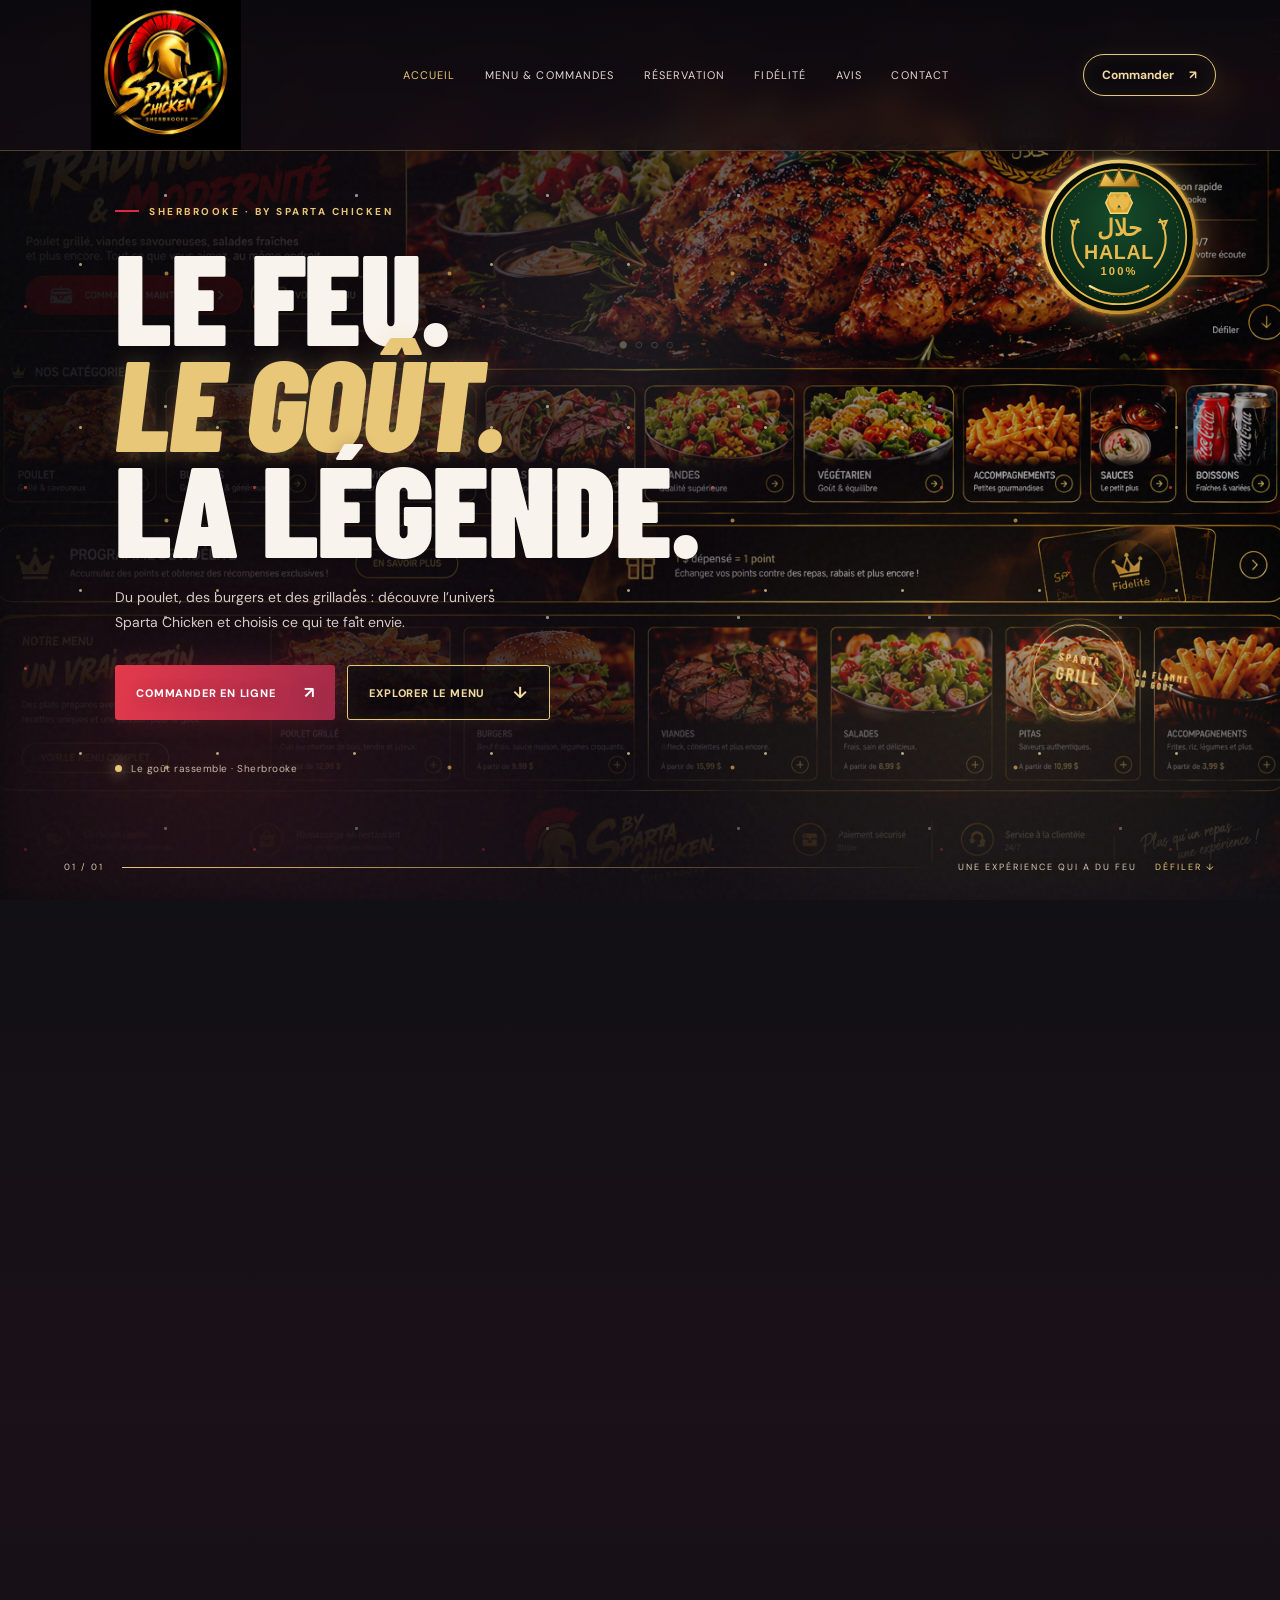
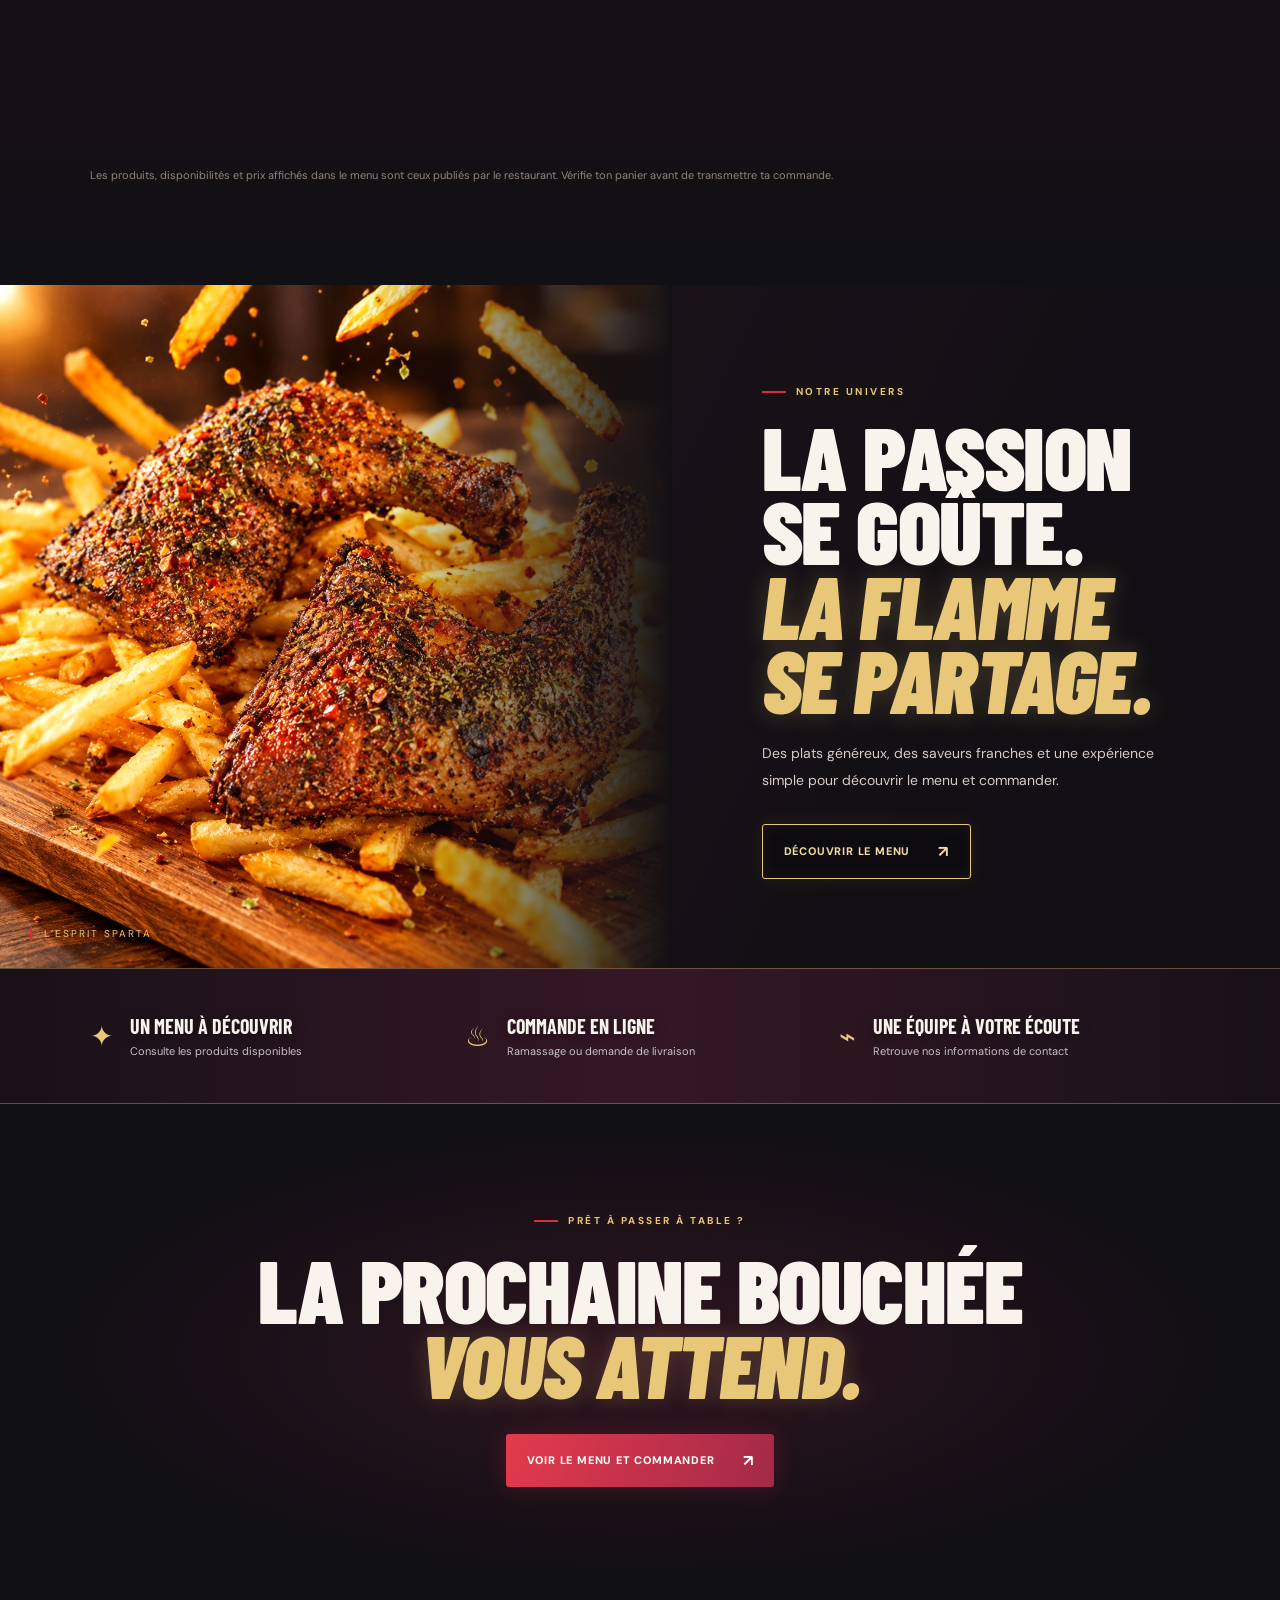
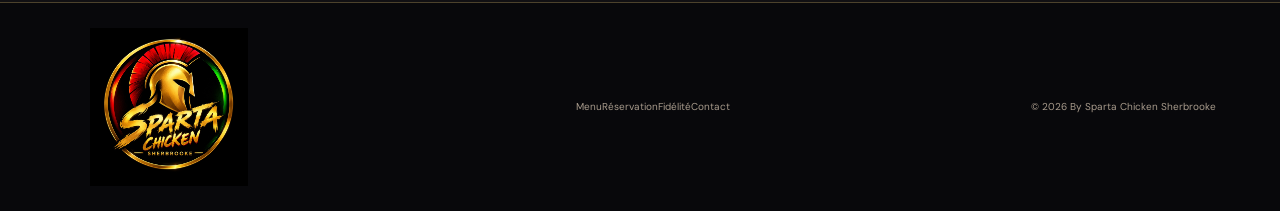
==== commit 54dd3266: "Use official logo image in homepage footer" ====
--- a/index.html
+++ b/index.html
@@ -55,6 +55,6 @@
 <section class="promise" id="promesses"><div class="promise-item reveal"><span>✦</span><div><b>Un menu à découvrir</b><small>Consulte les produits disponibles</small></div></div><div class="promise-item reveal"><span>♨</span><div><b>Commande en ligne</b><small>Ramassage ou demande de livraison</small></div></div><div class="promise-item reveal"><span>⌁</span><div><b>Une équipe à votre écoute</b><small>Retrouve nos informations de contact</small></div></div></section>
 <section class="final-cta reveal"><p class="eyebrow"><span></span> PRÊT À PASSER À TABLE ?</p><h2>La prochaine bouchée<br><em>vous attend.</em></h2><a class="btn btn-red" href="menu.html#online-checkout">Voir le menu et commander <b>↗</b></a></section>
 </main>
-<footer><a class="brand" href="index.html"><span class="brand-mark">♜</span><span class="brand-words"><b>BY SPARTA CHICKEN</b><small>SHERBROOKE</small></span></a><nav aria-label="Liens de pied de page"><a href="menu.html">Menu</a><a href="reservation.html">Réservation</a><a href="fidelite.html">Fidélité</a><a href="contact.html">Contact</a></nav><span>© <span id="year"></span> By Sparta Chicken Sherbrooke</span></footer>
+<footer><a class="brand" href="index.html"><img class="official-logo" src="sparta-chicken-logo.jpg" alt="Logo officiel By Sparta Chicken Sherbrooke" width="420" height="336"></a><nav aria-label="Liens de pied de page"><a href="menu.html">Menu</a><a href="reservation.html">Réservation</a><a href="fidelite.html">Fidélité</a><a href="contact.html">Contact</a></nav><span>© <span id="year"></span> By Sparta Chicken Sherbrooke</span></footer>
 <script src="accueil.js"></script>
 </body></html>
--- a/accueil.css
+++ b/accueil.css
@@ -346,3 +346,13 @@
  body,.hero:before,.hero:after,body:after,.btn-red,.hero-stamp .stamp-ring{animation:none!important}
  .reveal{opacity:1;transform:none;filter:none}
 }
+
+
+/* LOGO OFFICIEL — image complète, sans recadrage */
+.topbar{min-height:132px;height:auto;align-items:center}
+.topbar .brand{display:flex;align-items:center;flex:0 0 auto}
+.official-logo{display:block;width:clamp(150px,17vw,220px);height:clamp(112px,13vw,166px);object-fit:contain;object-position:center}
+.topbar .official-logo{width:clamp(150px,16vw,205px);height:clamp(112px,12vw,150px)}
+footer .official-logo{width:clamp(150px,18vw,210px);height:clamp(112px,13vw,158px)}
+@media(max-width:900px){.topbar{min-height:112px;padding:8px 16px}.topbar .official-logo{width:145px;height:104px}.menu-toggle{margin-left:auto}}
+@media(max-width:560px){.topbar{min-height:104px;padding:6px 12px}.topbar .official-logo{width:124px;height:92px}.order-pill{font-size:9px}}
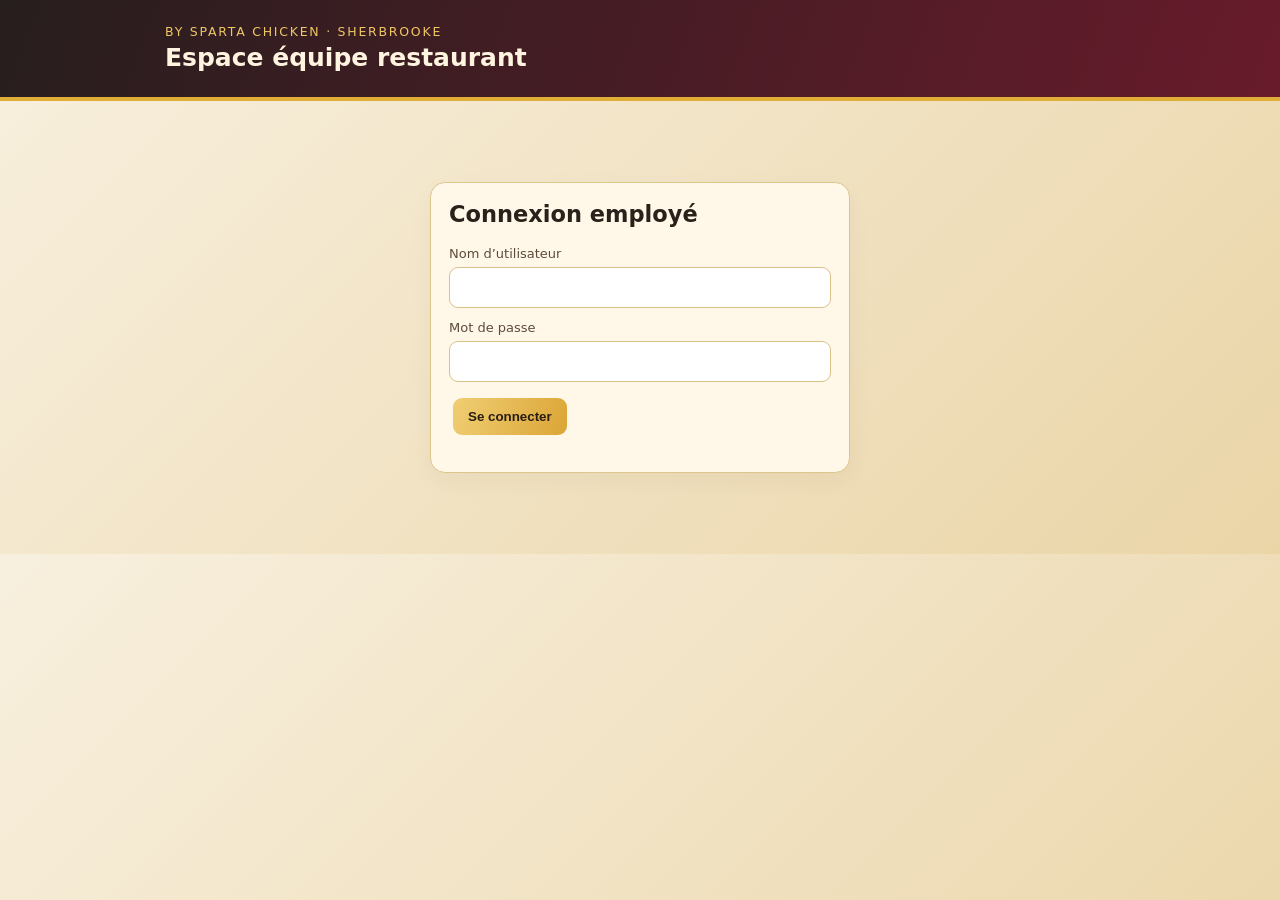
==== commit b8ff5b4e: "Add files via upload" ====
--- a/index.html
+++ b/index.html
@@ -1,60 +1,17 @@
-<!doctype html>
-<html lang="fr-CA">
-<head>
-  <meta charset="utf-8">
-  <meta name="viewport" content="width=device-width, initial-scale=1, viewport-fit=cover">
-  <meta name="theme-color" content="#090706">
-  <meta name="description" content="By Sparta Chicken Sherbrooke : découvrez le menu, les commandes en ligne et les informations du restaurant.">
-  <link rel="canonical" href="/">
-  <title>By Sparta Chicken Sherbrooke — Le feu, le goût, la légende</title>
-  <link rel="preload" as="video" href="sparta-hero.mp4" type="video/mp4">
-  <link rel="stylesheet" href="accueil.css">
-</head>
-<body>
-<div class="ember ember-one"></div><div class="ember ember-two"></div>
-<header class="topbar">
-  <a class="brand" href="index.html" aria-label="By Sparta Chicken, accueil"><img class="official-logo" src="sparta-chicken-logo.jpg" alt="Logo officiel By Sparta Chicken Sherbrooke" width="420" height="336"></a>
-  <button class="menu-toggle" aria-expanded="false" aria-label="Ouvrir le menu">☰</button>
-  <nav class="nav" aria-label="Navigation principale">
-    <a class="active" href="index.html" aria-current="page">Accueil</a>
-    <a href="menu.html">Menu & commandes</a>
-    <a href="reservation.html">Réservation</a>
-    <a href="fidelite.html">Fidélité</a>
-    <a href="avis.html">Avis</a>
-    <a href="contact.html">Contact</a>
-  </nav>
-  <a class="order-pill" href="menu.html#online-checkout">Commander <span>↗</span></a>
-</header>
-<main>
-<section class="hero" aria-label="Accueil Sparta Chicken">
-  <video class="hero-video" autoplay muted loop playsinline preload="metadata" poster="sparta-hero-cinema.png"><source src="sparta-hero.mp4" type="video/mp4"></video>
-  <div class="hero-shade"></div><div class="hero-grain"></div>
-  <div class="hero-copy reveal">
-    <p class="eyebrow"><span></span> SHERBROOKE · BY SPARTA CHICKEN</p>
-    <h1>Le feu.<br><em>Le goût.</em><br>La légende.</h1>
-    <p class="hero-desc">Du poulet, des burgers et des grillades : découvre l’univers Sparta Chicken et choisis ce qui te fait envie.</p>
-    <div class="hero-actions"><a class="btn btn-red" href="menu.html#online-checkout">Commander en ligne <b>↗</b></a><a class="btn btn-ghost" href="menu.html">Explorer le menu <b>↓</b></a></div>
-    <div class="hero-footnote"><span class="gold-dot"></span> Le goût rassemble · Sherbrooke</div>
-  </div>
-  <div class="hero-stamp"><span class="stamp-ring">SPARTA<br><b>GRILL</b></span><small>LA FLAMME<br>DU GOÛT</small></div>
-  <div class="halal-seal" aria-label="Sparta Chicken — Halal 100 pour cent"><img src="halal-sparta-badge.svg" alt="Sparta Chicken — Halal 100 %"></div>
-  <div class="hero-bottom"><span>01 / 01</span><span class="hero-line"></span><span>UNE EXPÉRIENCE QUI A DU FEU</span><a class="scroll-cue" href="#categories">DÉFILER ↓</a></div>
-</section>
-<section class="category-section" id="categories">
-  <div class="section-head reveal"><div><p class="eyebrow"><span></span> À DÉCOUVRIR</p><h2>Nos envies.<br><em>Votre festin.</em></h2></div><a href="menu.html" class="text-link">Voir le menu complet <span>↗</span></a></div>
-  <div class="category-grid">
-    <a class="food-card card-large reveal" href="menu.html"><img src="chicken.jpg" alt="Poulet grillé Sparta" loading="lazy"><span class="card-number">01</span><span class="card-caption"><small>LA SIGNATURE</small><strong>Poulet</strong><i>Voir le menu ↗</i></span></a>
-    <a class="food-card reveal" href="menu.html"><img src="grill.jpg" alt="Grillades" loading="lazy"><span class="card-number">02</span><span class="card-caption"><small>CUIT À LA FLAMME</small><strong>Grillades</strong><i>Voir le menu ↗</i></span></a>
-    <a class="food-card reveal" href="menu.html"><img src="burger.jpg" alt="Burger" loading="lazy"><span class="card-number">03</span><span class="card-caption"><small>GÉNÉREUX</small><strong>Burgers</strong><i>Voir le menu ↗</i></span></a>
-    <a class="food-card reveal" href="menu.html"><img src="salad.jpg" alt="Salade fraîche" loading="lazy"><span class="card-number">04</span><span class="card-caption"><small>FRAÎCHEUR</small><strong>Salades</strong><i>Voir le menu ↗</i></span></a>
-    <a class="food-card reveal" href="menu.html"><img src="sandwich.jpg" alt="Sandwich" loading="lazy"><span class="card-number">05</span><span class="card-caption"><small>À EMPORTER</small><strong>Sandwichs</strong><i>Voir le menu ↗</i></span></a>
-  </div>
-  <p class="menu-note">Les produits, disponibilités et prix affichés dans le menu sont ceux publiés par le restaurant. Vérifie ton panier avant de transmettre ta commande.</p>
-</section>
-<section class="manifesto" id="histoire"><div class="manifesto-image reveal"><img src="grill.jpg" alt="Cuisson au grill" loading="lazy"><div class="image-label">L’ESPRIT SPARTA</div></div><div class="manifesto-copy reveal"><p class="eyebrow"><span></span> NOTRE UNIVERS</p><h2>La passion<br>se goûte.<br><em>La flamme se partage.</em></h2><p>Des plats généreux, des saveurs franches et une expérience simple pour découvrir le menu et commander.</p><a class="btn btn-ghost" href="menu.html">Découvrir le menu <b>↗</b></a></div></section>
-<section class="promise" id="promesses"><div class="promise-item reveal"><span>✦</span><div><b>Un menu à découvrir</b><small>Consulte les produits disponibles</small></div></div><div class="promise-item reveal"><span>♨</span><div><b>Commande en ligne</b><small>Ramassage ou demande de livraison</small></div></div><div class="promise-item reveal"><span>⌁</span><div><b>Une équipe à votre écoute</b><small>Retrouve nos informations de contact</small></div></div></section>
-<section class="final-cta reveal"><p class="eyebrow"><span></span> PRÊT À PASSER À TABLE ?</p><h2>La prochaine bouchée<br><em>vous attend.</em></h2><a class="btn btn-red" href="menu.html#online-checkout">Voir le menu et commander <b>↗</b></a></section>
-</main>
-<footer><a class="brand" href="index.html"><img class="official-logo" src="sparta-chicken-logo.jpg" alt="Logo officiel By Sparta Chicken Sherbrooke" width="420" height="336"></a><nav aria-label="Liens de pied de page"><a href="menu.html">Menu</a><a href="reservation.html">Réservation</a><a href="fidelite.html">Fidélité</a><a href="contact.html">Contact</a></nav><span>© <span id="year"></span> By Sparta Chicken Sherbrooke</span></footer>
-<script src="accueil.js"></script>
-</body></html>+<!doctype html><html lang="fr"><meta charset="utf-8"><meta name="viewport" content="width=device-width,initial-scale=1"><meta name="robots" content="noindex,nofollow"><title>Espace équipe | Sparta Chicken</title><style>
+:root{color-scheme:light;--wine:#681b2b;--gold:#e0ad36;--cream:#fff8e9}*{box-sizing:border-box}body{margin:0;background:linear-gradient(135deg,#f8f0df,#ead5a7);color:#2b211b;font:15px system-ui}header{background:linear-gradient(110deg,#271e1e,#681b2b);color:#fff4df;padding:22px max(18px,calc((100vw - 950px)/2));border-bottom:4px solid var(--gold)}header h1{margin:3px 0;font-size:25px}header small{letter-spacing:.14em;color:#f0c765}main{max-width:950px;margin:25px auto;padding:0 16px}.panel,.card{background:var(--cream);border:1px solid #ddc58e;border-radius:15px;padding:18px;margin:14px 0;box-shadow:0 8px 24px #51320d0b}.login{max-width:420px;margin:9vh auto}.login h2{margin-top:0}label{display:grid;gap:6px;margin:12px 0;color:#5d4b3a;font-size:13px}input{padding:12px;border:1px solid #d9c18a;border-radius:9px;font:inherit}button{border:0;border-radius:9px;padding:11px 15px;background:linear-gradient(110deg,#f0ce73,#dba536);font-weight:800;color:#291d12;cursor:pointer;margin:4px}button.alt{background:#681b2b;color:#fff4df}.muted{color:#766b5e;font-size:13px}.error{color:#a72b25}.item{border-top:1px solid #eadbb9;padding:14px 0}.item:first-child{border:0}.pill{display:inline-block;background:#f2e3bd;border-radius:30px;padding:4px 9px;font-size:12px}.row{display:flex;gap:8px;flex-wrap:wrap;align-items:center;justify-content:space-between}.lines{margin:8px 0;padding-left:18px}.lines li{margin:4px 0}.lines small{display:block;color:#a72b25;font-weight:700}.store{display:flex;gap:12px;flex-wrap:wrap;align-items:center;justify-content:space-between}.dot{display:inline-block;width:10px;height:10px;border-radius:50%;margin-right:6px;background:#2e9d57}.dot.off{background:#c0392b}button.warn{background:#c0392b;color:#fff}
+</style><body><header><small>BY SPARTA CHICKEN · SHERBROOKE</small><h1>Espace équipe restaurant</h1></header><main><section id="login" class="panel login"><h2>Connexion employé</h2><form id="loginForm"><label>Nom d’utilisateur<input name="username" autocomplete="username" required></label><label>Mot de passe<input name="password" type="password" autocomplete="current-password" required></label><button>Se connecter</button><p id="error" class="error"></p></form></section><section id="app" hidden><div class="row"><h2>Commandes à traiter</h2><button class="alt" id="refresh">Actualiser</button><button id="logout">Déconnexion</button></div><p class="muted">Mise à jour des statuts de préparation.</p><div id="store" class="panel store"></div><div id="orders"></div><h2>Réservations</h2><div id="reservations"></div></section></main><script>
+const $=s=>document.querySelector(s),money=n=>(Number(n||0)/100).toLocaleString('fr-CA',{style:'currency',currency:'CAD'}),esc=s=>String(s??'').replace(/[&<>"']/g,c=>({'&':'&amp;','<':'&lt;','>':'&gt;','"':'&quot;',"'":'&#39;'}[c]));
+async function api(p,o={}){const r=await fetch('/api/staff/'+p,{credentials:'same-origin',headers:{'content-type':'application/json'},...o}),d=await r.json();if(!r.ok)throw Error(d.error||'Erreur');return d}
+const FR={pending:'Nouvelle',confirmed:'Confirmée',preparing:'En préparation',ready:'Prête',completed:'Terminée',cancelled:'Annulée'};
+function itemsHtml(json){let items=[];try{items=JSON.parse(json||'[]')}catch{}if(!Array.isArray(items)||!items.length)return '<p>'+esc(json)+'</p>';return '<ul class="lines">'+items.map(i=>{const o=i.options||{},bits=[o.spice?'Épices : '+o.spice:'',...(o.removals||[]),o.note?'« '+o.note+' »':''].filter(Boolean);return '<li><b>'+esc(i.quantity)+' × '+esc(i.name)+'</b>'+(bits.length?'<small>'+esc(bits.join(' · '))+'</small>':'')+'</li>'}).join('')+'</ul>'}
+function renderStore(st){const open=st.open;$('#store').innerHTML='<div><span class="dot'+(open?'':' off')+'"></span><b>'+(open?'Commandes en ligne ouvertes':(st.paused?'Commandes en pause':'Fermé selon les horaires'))+'</b><br><span class="muted">Aujourd’hui : '+esc(st.today_label)+(st.paused?'':' · prochaine ouverture : '+esc(st.next_open_label||'—'))+'</span></div><button class="'+(st.paused?'alt':'warn')+'" data-pause="'+(st.paused?'0':'1')+'">'+(st.paused?'Reprendre les commandes':'Mettre en pause')+'</button>'}
+let seen=0;function beep(){try{const c=new (window.AudioContext||window.webkitAudioContext)(),o=c.createOscillator(),g=c.createGain();o.connect(g);g.connect(c.destination);o.frequency.value=880;g.gain.value=.15;o.start();o.stop(c.currentTime+.35)}catch{}}
+async function load(){const [o,r,st]=await Promise.all([api('orders'),api('reservations'),api('store')]);renderStore(st);const maxId=Math.max(0,...o.orders.map(x=>x.id));if(seen&&maxId>seen){beep();document.title='🔔 Nouvelle commande · Espace équipe'}seen=Math.max(seen,maxId);$('#orders').innerHTML=o.orders.length?o.orders.map(x=>'<article class="card"><div class="row"><b>Commande #'+x.id+' · '+esc(x.customer_name)+'</b><span class="pill">'+esc(FR[x.status]||x.status)+'</span></div><p>'+esc(x.customer_phone)+' · '+money(x.total_cents)+(x.eta_minutes?' · promis en '+x.eta_minutes+'–'+(x.eta_minutes+10)+' min':'')+'</p><p><b>'+((x.fulfillment==='delivery')?'Livraison':'Ramassage')+'</b>'+(x.fulfillment==='delivery'?' · '+esc(x.delivery_address||'Adresse manquante'):'')+'</p>'+itemsHtml(x.items_json)+(x.notes?'<p><b>Instructions :</b> '+esc(x.notes)+'</p>':'')+'<div class="row">'+['confirmed','preparing','ready','completed'].map(s=>'<button data-order="'+x.id+'" data-status="'+s+'">'+({confirmed:'Confirmer',preparing:'En préparation',ready:'Prête',completed:'Terminée'}[s])+'</button>').join('')+'</div></article>').join(''):'<p class="panel">Aucune commande active.</p>';$('#reservations').innerHTML=r.reservations.length?r.reservations.map(x=>'<article class="card"><b>'+esc(x.customer_name)+'</b> · '+x.party_size+' personne(s)<p>'+esc(x.reservation_at)+' · '+esc(x.customer_phone)+'</p><p>'+esc(x.notes)+'</p><span class="pill">'+esc(x.status)+'</span></article>').join(''):'<p class="panel">Aucune réservation active.</p>'}
+async function start(){try{const s=await api('session');if(s.role!=='employee')throw Error('Ce compte n’est pas un compte employé.');$('#login').hidden=true;$('#app').hidden=false;await load()}catch{}}
+$('#loginForm').onsubmit=async e=>{e.preventDefault();try{const s=await api('login',{method:'POST',body:JSON.stringify(Object.fromEntries(new FormData(e.target)))});if(s.role!=='employee')throw Error('Compte employé requis.');await start()}catch(x){$('#error').textContent=x.message}};
+$('#refresh').onclick=()=>load().catch(e=>alert(e.message));$('#logout').onclick=async()=>{await api('logout',{method:'POST'});location.reload()};
+document.addEventListener('click',async e=>{const pz=e.target.closest('[data-pause]');if(pz){try{await api('store',{method:'POST',body:JSON.stringify({paused:pz.dataset.pause==='1'})});await load()}catch(x){alert(x.message)}return}const b=e.target.closest('[data-order]');if(!b)return;try{await api('orders/'+b.dataset.order,{method:'PATCH',body:JSON.stringify({status:b.dataset.status})});await load()}catch(x){alert(x.message)}});
+setInterval(()=>{if(!$('#app').hidden)load().catch(()=>{})},30000);document.addEventListener('visibilitychange',()=>{if(!document.hidden)document.title='Espace équipe | Sparta Chicken'});
+start();
+</script></body></html>
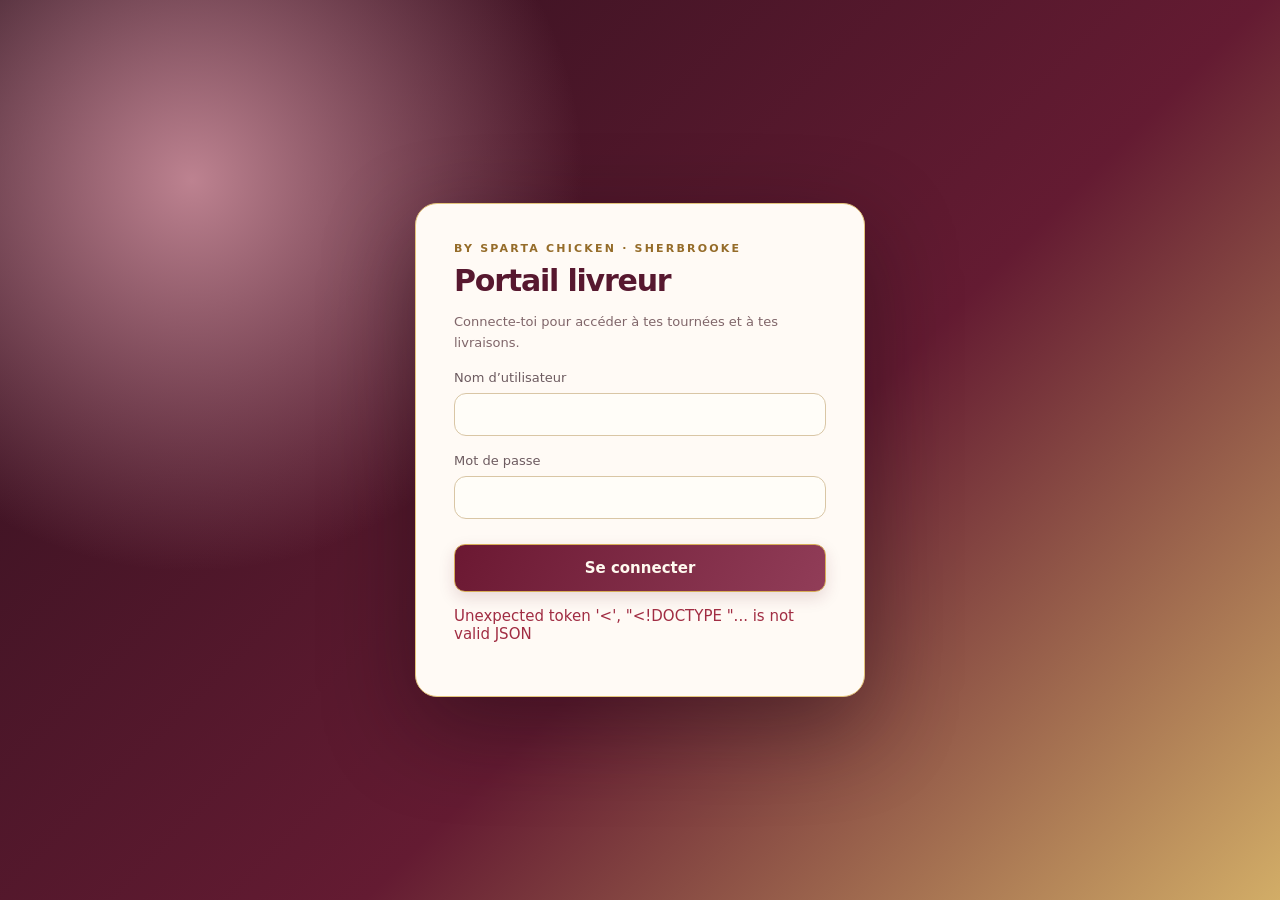
==== commit e0550d53: "Add files via upload" ====
--- a/index.html
+++ b/index.html
@@ -1,17 +1,95 @@
-<!doctype html><html lang="fr"><meta charset="utf-8"><meta name="viewport" content="width=device-width,initial-scale=1"><meta name="robots" content="noindex,nofollow"><title>Espace équipe | Sparta Chicken</title><style>
-:root{color-scheme:light;--wine:#681b2b;--gold:#e0ad36;--cream:#fff8e9}*{box-sizing:border-box}body{margin:0;background:linear-gradient(135deg,#f8f0df,#ead5a7);color:#2b211b;font:15px system-ui}header{background:linear-gradient(110deg,#271e1e,#681b2b);color:#fff4df;padding:22px max(18px,calc((100vw - 950px)/2));border-bottom:4px solid var(--gold)}header h1{margin:3px 0;font-size:25px}header small{letter-spacing:.14em;color:#f0c765}main{max-width:950px;margin:25px auto;padding:0 16px}.panel,.card{background:var(--cream);border:1px solid #ddc58e;border-radius:15px;padding:18px;margin:14px 0;box-shadow:0 8px 24px #51320d0b}.login{max-width:420px;margin:9vh auto}.login h2{margin-top:0}label{display:grid;gap:6px;margin:12px 0;color:#5d4b3a;font-size:13px}input{padding:12px;border:1px solid #d9c18a;border-radius:9px;font:inherit}button{border:0;border-radius:9px;padding:11px 15px;background:linear-gradient(110deg,#f0ce73,#dba536);font-weight:800;color:#291d12;cursor:pointer;margin:4px}button.alt{background:#681b2b;color:#fff4df}.muted{color:#766b5e;font-size:13px}.error{color:#a72b25}.item{border-top:1px solid #eadbb9;padding:14px 0}.item:first-child{border:0}.pill{display:inline-block;background:#f2e3bd;border-radius:30px;padding:4px 9px;font-size:12px}.row{display:flex;gap:8px;flex-wrap:wrap;align-items:center;justify-content:space-between}.lines{margin:8px 0;padding-left:18px}.lines li{margin:4px 0}.lines small{display:block;color:#a72b25;font-weight:700}.store{display:flex;gap:12px;flex-wrap:wrap;align-items:center;justify-content:space-between}.dot{display:inline-block;width:10px;height:10px;border-radius:50%;margin-right:6px;background:#2e9d57}.dot.off{background:#c0392b}button.warn{background:#c0392b;color:#fff}
-</style><body><header><small>BY SPARTA CHICKEN · SHERBROOKE</small><h1>Espace équipe restaurant</h1></header><main><section id="login" class="panel login"><h2>Connexion employé</h2><form id="loginForm"><label>Nom d’utilisateur<input name="username" autocomplete="username" required></label><label>Mot de passe<input name="password" type="password" autocomplete="current-password" required></label><button>Se connecter</button><p id="error" class="error"></p></form></section><section id="app" hidden><div class="row"><h2>Commandes à traiter</h2><button class="alt" id="refresh">Actualiser</button><button id="logout">Déconnexion</button></div><p class="muted">Mise à jour des statuts de préparation.</p><div id="store" class="panel store"></div><div id="orders"></div><h2>Réservations</h2><div id="reservations"></div></section></main><script>
-const $=s=>document.querySelector(s),money=n=>(Number(n||0)/100).toLocaleString('fr-CA',{style:'currency',currency:'CAD'}),esc=s=>String(s??'').replace(/[&<>"']/g,c=>({'&':'&amp;','<':'&lt;','>':'&gt;','"':'&quot;',"'":'&#39;'}[c]));
-async function api(p,o={}){const r=await fetch('/api/staff/'+p,{credentials:'same-origin',headers:{'content-type':'application/json'},...o}),d=await r.json();if(!r.ok)throw Error(d.error||'Erreur');return d}
-const FR={pending:'Nouvelle',confirmed:'Confirmée',preparing:'En préparation',ready:'Prête',completed:'Terminée',cancelled:'Annulée'};
-function itemsHtml(json){let items=[];try{items=JSON.parse(json||'[]')}catch{}if(!Array.isArray(items)||!items.length)return '<p>'+esc(json)+'</p>';return '<ul class="lines">'+items.map(i=>{const o=i.options||{},bits=[o.spice?'Épices : '+o.spice:'',...(o.removals||[]),o.note?'« '+o.note+' »':''].filter(Boolean);return '<li><b>'+esc(i.quantity)+' × '+esc(i.name)+'</b>'+(bits.length?'<small>'+esc(bits.join(' · '))+'</small>':'')+'</li>'}).join('')+'</ul>'}
-function renderStore(st){const open=st.open;$('#store').innerHTML='<div><span class="dot'+(open?'':' off')+'"></span><b>'+(open?'Commandes en ligne ouvertes':(st.paused?'Commandes en pause':'Fermé selon les horaires'))+'</b><br><span class="muted">Aujourd’hui : '+esc(st.today_label)+(st.paused?'':' · prochaine ouverture : '+esc(st.next_open_label||'—'))+'</span></div><button class="'+(st.paused?'alt':'warn')+'" data-pause="'+(st.paused?'0':'1')+'">'+(st.paused?'Reprendre les commandes':'Mettre en pause')+'</button>'}
-let seen=0;function beep(){try{const c=new (window.AudioContext||window.webkitAudioContext)(),o=c.createOscillator(),g=c.createGain();o.connect(g);g.connect(c.destination);o.frequency.value=880;g.gain.value=.15;o.start();o.stop(c.currentTime+.35)}catch{}}
-async function load(){const [o,r,st]=await Promise.all([api('orders'),api('reservations'),api('store')]);renderStore(st);const maxId=Math.max(0,...o.orders.map(x=>x.id));if(seen&&maxId>seen){beep();document.title='🔔 Nouvelle commande · Espace équipe'}seen=Math.max(seen,maxId);$('#orders').innerHTML=o.orders.length?o.orders.map(x=>'<article class="card"><div class="row"><b>Commande #'+x.id+' · '+esc(x.customer_name)+'</b><span class="pill">'+esc(FR[x.status]||x.status)+'</span></div><p>'+esc(x.customer_phone)+' · '+money(x.total_cents)+(x.eta_minutes?' · promis en '+x.eta_minutes+'–'+(x.eta_minutes+10)+' min':'')+'</p><p><b>'+((x.fulfillment==='delivery')?'Livraison':'Ramassage')+'</b>'+(x.fulfillment==='delivery'?' · '+esc(x.delivery_address||'Adresse manquante'):'')+'</p>'+itemsHtml(x.items_json)+(x.notes?'<p><b>Instructions :</b> '+esc(x.notes)+'</p>':'')+'<div class="row">'+['confirmed','preparing','ready','completed'].map(s=>'<button data-order="'+x.id+'" data-status="'+s+'">'+({confirmed:'Confirmer',preparing:'En préparation',ready:'Prête',completed:'Terminée'}[s])+'</button>').join('')+'</div></article>').join(''):'<p class="panel">Aucune commande active.</p>';$('#reservations').innerHTML=r.reservations.length?r.reservations.map(x=>'<article class="card"><b>'+esc(x.customer_name)+'</b> · '+x.party_size+' personne(s)<p>'+esc(x.reservation_at)+' · '+esc(x.customer_phone)+'</p><p>'+esc(x.notes)+'</p><span class="pill">'+esc(x.status)+'</span></article>').join(''):'<p class="panel">Aucune réservation active.</p>'}
-async function start(){try{const s=await api('session');if(s.role!=='employee')throw Error('Ce compte n’est pas un compte employé.');$('#login').hidden=true;$('#app').hidden=false;await load()}catch{}}
-$('#loginForm').onsubmit=async e=>{e.preventDefault();try{const s=await api('login',{method:'POST',body:JSON.stringify(Object.fromEntries(new FormData(e.target)))});if(s.role!=='employee')throw Error('Compte employé requis.');await start()}catch(x){$('#error').textContent=x.message}};
-$('#refresh').onclick=()=>load().catch(e=>alert(e.message));$('#logout').onclick=async()=>{await api('logout',{method:'POST'});location.reload()};
-document.addEventListener('click',async e=>{const pz=e.target.closest('[data-pause]');if(pz){try{await api('store',{method:'POST',body:JSON.stringify({paused:pz.dataset.pause==='1'})});await load()}catch(x){alert(x.message)}return}const b=e.target.closest('[data-order]');if(!b)return;try{await api('orders/'+b.dataset.order,{method:'PATCH',body:JSON.stringify({status:b.dataset.status})});await load()}catch(x){alert(x.message)}});
-setInterval(()=>{if(!$('#app').hidden)load().catch(()=>{})},30000);document.addEventListener('visibilitychange',()=>{if(!document.hidden)document.title='Espace équipe | Sparta Chicken'});
-start();
+<!doctype html>
+<html lang="fr"><head><meta charset="utf-8"><meta name="viewport" content="width=device-width,initial-scale=1"><meta name="robots" content="noindex,nofollow"><meta name="theme-color" content="#681b2b"><title>Portail livreur | Sparta Chicken</title>
+<style>
+:root{--wine:#641b32;--wine2:#35101f;--gold:#d8ad55;--pink:#d9a4ad;--cream:#fffaf3;--ink:#2c2023;--muted:#84757a;--line:#eadde0;--green:#26714d;--shadow:0 14px 38px #4b1a2b12}
+*{box-sizing:border-box}body{margin:0;background:radial-gradient(ellipse at 90% 0%,#f7e9eb 0,transparent 34%),#f7f4f1;color:var(--ink);font:15px Inter,ui-sans-serif,system-ui,sans-serif}button,input,select{font:inherit}button,a{cursor:pointer}a{color:var(--wine)}
+.login-wrap{min-height:100vh;display:grid;place-items:center;padding:22px;background:radial-gradient(circle at 15% 20%,#a85c70 0,transparent 30%),linear-gradient(135deg,#24101b,#641b32 58%,#9b6b3e)}.login{background:#fffaf5;width:min(450px,100%);padding:38px;border:1px solid #f0d89d;border-radius:24px;box-shadow:0 30px 90px #16091070}.login h1{margin:8px 0;font-size:30px;letter-spacing:-.04em}.brand{font-size:11px;letter-spacing:.2em;color:#a67a2c;font-weight:900}.login label{display:grid;gap:8px;margin:17px 0;color:#6d5b60;font-size:13px}.login input,.toolbar input,.toolbar select,.routeinput{padding:13px 14px;border:1px solid #e6d8da;border-radius:12px;background:white;width:100%;outline:none}.login input:focus,.toolbar input:focus{border-color:var(--pink);box-shadow:0 0 0 4px #d9a4ad2c}
+.primary,.gold,.danger,.ghost{border:0;border-radius:11px;padding:11px 16px;font-weight:750;transition:.18s}.primary{background:linear-gradient(135deg,var(--wine),#8b304b);color:white;box-shadow:0 6px 16px #641b3226}.gold{background:linear-gradient(135deg,#f1d99e,#d8ad55);color:#3b2630}.danger{background:#f7e1e4;color:#8e3046}.ghost{background:#f5e9eb;color:#6c2a40}.primary:hover,.gold:hover,.ghost:hover{transform:translateY(-1px)}.login .primary{width:100%;margin-top:8px;padding:14px}.error{color:#a12d43;min-height:20px}
+.shell{min-height:100vh}.sidebar{position:fixed;inset:0 auto 0 0;width:264px;background:linear-gradient(180deg,#2c101d,#641b32 72%,#4b192a);color:#fff;display:flex;flex-direction:column;padding:25px 17px;z-index:4;box-shadow:12px 0 36px #3a15200b}.brandblock{padding:5px 12px 27px;border-bottom:1px solid #ffffff20}.brandblock b{display:block;font-size:18px;letter-spacing:.11em}.brandblock small{display:block;color:#e8c987;letter-spacing:.18em;margin-top:6px;font-size:10px}.navlabel{font-size:10px;color:#e3c17c;letter-spacing:.2em;margin:25px 12px 10px}.nav{display:grid;gap:7px}.nav button{background:transparent;color:#f7e9eb;border:1px solid transparent;text-align:left;padding:13px 14px;border-radius:12px;font-weight:650}.nav button:hover,.nav button.active{background:linear-gradient(100deg,#ffffff20,#ffffff09);border-color:#e8c98755;color:#f4d99b}.nav button.active{box-shadow:inset 3px 0 #e0b95f}.sidefoot{margin-top:auto;color:#f0dce0;font-size:12px;border-top:1px solid #ffffff20;padding:18px 9px;line-height:1.7}.main{margin-left:264px;min-height:100vh}.topbar{height:88px;background:#fffdfbdf;backdrop-filter:blur(16px);border-bottom:1px solid var(--line);display:flex;align-items:center;justify-content:space-between;padding:0 34px;position:sticky;top:0;z-index:3}.topbar h1{font-size:22px;margin:4px 0;letter-spacing:-.03em}.eyebrow{font-size:10px;color:#a47a36;letter-spacing:.2em;font-weight:900}.userchip{background:#f7e9eb;border:1px solid #edd9de;padding:8px 12px 8px 15px;border-radius:30px;font-size:13px;color:#65243b}.content{max-width:1380px;margin:auto;padding:32px}.welcome{background:radial-gradient(circle at 90% 10%,#b65f78 0,transparent 34%),linear-gradient(110deg,#32111f,#6b2039 68%,#8b3b50);color:white;border:1px solid #9b5262;border-radius:22px;padding:29px 32px;margin-bottom:22px;display:flex;justify-content:space-between;align-items:center;box-shadow:0 18px 38px #5b1c3024;position:relative;overflow:hidden}.welcome:after{content:"✦";position:absolute;right:30%;top:-42px;font-size:150px;color:#ffffff0b}.welcome h2{font-size:27px;margin:7px 0;letter-spacing:-.04em}.welcome p{color:#f2dfe5;margin:6px 0}.metrics{display:grid;grid-template-columns:repeat(4,minmax(0,1fr));gap:16px;margin:20px 0}.metric,.panel,.delivery{background:#fffdfb;border:1px solid var(--line);border-radius:17px;padding:20px;box-shadow:var(--shadow)}.metric{position:relative;overflow:hidden}.metric:after{content:"";position:absolute;right:-22px;top:-24px;width:85px;height:85px;border-radius:50%;background:#f7e9eb}.metric span{font-size:12px;color:var(--muted);position:relative;z-index:1}.metric strong{display:block;font-size:30px;margin:9px 0 5px;letter-spacing:-.04em;position:relative;z-index:1}.metric small{color:var(--muted)}.grid2{display:grid;grid-template-columns:1.35fr 1fr;gap:17px}.panel h2,.panel h3{margin:0 0 13px;letter-spacing:-.02em}.muted{color:var(--muted);font-size:13px;line-height:1.65}.toolbar{display:flex;gap:10px;flex-wrap:wrap;margin:17px 0}.toolbar input{max-width:340px}.toolbar select{max-width:220px}.delivery{margin:14px 0;padding:21px;border-left:4px solid var(--gold)}.deliveryhead{display:flex;justify-content:space-between;gap:10px;align-items:center}.pill{display:inline-block;padding:6px 11px;border-radius:30px;background:#f4e9d4;color:#6e4d1b;font-size:11px;font-weight:850}.pill.green{background:#e2f2e8;color:var(--green)}.delivery h3{margin:13px 0 5px;font-size:19px}.details{display:grid;grid-template-columns:repeat(3,minmax(0,1fr));gap:10px;margin:15px 0}.detail{background:linear-gradient(135deg,#fff9f5,#f8eff0);border:1px solid #f0e2e4;padding:12px;border-radius:12px}.detail small{display:block;color:var(--muted);font-size:11px;margin-bottom:5px}.actions{display:flex;gap:8px;flex-wrap:wrap;margin-top:14px}.actions a{padding:11px 13px;background:#f5e9eb;border:1px solid #eedde1;border-radius:10px;text-decoration:none;font-weight:750;font-size:13px;color:#65243b}.actions a:hover{background:#efdae0}.empty{padding:38px;text-align:center;color:var(--muted)}.hidden{display:none!important}.tablewrap{overflow:auto}table{border-collapse:collapse;width:100%;font-size:13px}td,th{text-align:left;padding:13px;border-bottom:1px solid var(--line)}th{color:var(--muted);font-weight:700}.notice{padding:14px 16px;background:linear-gradient(110deg,#fff4df,#fae9ec);border:1px solid #f0d8c7;border-radius:12px;color:#765326;font-size:13px;margin:13px 0}.row{display:flex;gap:12px;align-items:center;justify-content:space-between;flex-wrap:wrap}
+@media(max-width:980px){.sidebar{width:82px;padding:18px 9px}.brandblock b{font-size:10px;letter-spacing:0}.brandblock small,.navlabel,.nav button span,.sidefoot{display:none}.nav button{text-align:center;font-size:19px;padding:14px 4px}.main{margin-left:82px}.metrics{grid-template-columns:repeat(2,1fr)}.grid2{grid-template-columns:1fr}.content{padding:20px}.topbar{padding:0 20px}}@media(max-width:560px){.topbar{height:74px}.topbar h1{font-size:17px}.userchip{font-size:11px}.metrics{gap:9px}.metric{padding:14px}.metric strong{font-size:24px}.details{grid-template-columns:1fr 1fr}.welcome{padding:20px}.welcome h2{font-size:21px}.content{padding:13px}.delivery{padding:15px}.actions a,.actions button{flex:1;text-align:center}.login{padding:27px}}
+
+/* PORTAIL LIVREUR — expérience premium dédiée */
+:root{--wine:#641b32;--wine2:#35101f;--gold:#d8ad55;--pink:#d9a4ad;--cream:#fff8eb;--ink:#391b29;--muted:#80666a;--line:#e3cda4;--shadow:0 16px 38px #4b1a2b12}
+body{background:radial-gradient(ellipse at 90% 0%,#f4dce0 0,transparent 32%),linear-gradient(135deg,#f2e4c4,#e4c77f 52%,#f8edda);color:var(--ink)}
+.sidebar{background:linear-gradient(180deg,#35101f,#641b32 70%,#81394e);border-right:2px solid #d8ad55}
+.brandblock{padding:12px 13px 30px}.brandblock:before{content:"♜";display:grid;place-items:center;width:44px;height:44px;margin:0 0 16px;border:1px solid #e8c987;border-radius:50%;color:#f1d494;font-size:23px}
+.nav button{font-size:14px;letter-spacing:.01em}.nav button.active{background:linear-gradient(100deg,#ffffff24,#ffffff08);border-color:#e8c98766;box-shadow:inset 3px 0 #e0b95f}
+.topbar{background:#fff9eff0;border-bottom:1px solid #d8bd88;box-shadow:0 8px 24px #5c23300a}
+.topbar h1{font-size:25px;color:#50182e}
+.userchip{background:#f5e3e5;border-color:#d8b3b7;color:#641b32}
+.content{max-width:1460px;padding:36px}
+.welcome{min-height:190px;padding:35px 38px;border-radius:24px;background:radial-gradient(circle at 87% 18%,#d99aa6 0,transparent 27%),linear-gradient(110deg,#3b1224,#681b36 68%,#8e4056);border:1px solid #d8ad55;box-shadow:0 22px 48px #4b172b26}
+.welcome h2{font-size:34px}.welcome .eyebrow{color:#f1d494}
+.metric,.panel,.delivery{border:1px solid #ddc797;background:linear-gradient(145deg,#fffaf1,#fff4e6);box-shadow:0 12px 30px #5b243012;border-radius:19px}
+.metric{padding:23px}.metric strong{color:#641b32;font-size:34px}.metric:after{background:#f1dce0}
+.panel{padding:24px}.panel h2,.panel h3{color:#5a1930}
+.delivery{padding:24px;border-left:5px solid #d8ad55;transition:transform .2s,box-shadow .2s}.delivery:hover{transform:translateY(-2px);box-shadow:0 18px 35px #5b24301d}
+.delivery h3{color:#54172d;font-size:21px}
+.detail{background:linear-gradient(135deg,#fff8ed,#f6e5e5);border-color:#ead6c1}.detail b{color:#57182f}
+.pill{background:#f4e4c3;color:#714d1c}.pill.green{background:#e1eee3;color:#286343}
+.primary{background:linear-gradient(120deg,#6b1832,#913d58);border:1px solid #d7ad58;color:#fff9ef}.gold{background:linear-gradient(120deg,#f5e1ad,#d5ad5b);border:1px solid #bd9142;color:#4a2630}.ghost{background:#f4e4e5;border:1px solid #e5c9cc;color:#67223b}.danger{border:1px solid #e8bfc5}
+.actions a{background:#f6e8e6;border-color:#e4c6c6;color:#64213a}.actions a:hover{background:#efd8d9}
+.toolbar input,.toolbar select,.routeinput{background:#fffaf1;border-color:#d8bd88;color:#401d2b}
+.notice{background:linear-gradient(110deg,#fff1d2,#f7e2e5);border-color:#d8ad55;color:#704b35}
+.navlabel{color:#efd18d}.sidefoot{color:#f1dfe0}
+.login-wrap{background:radial-gradient(circle at 15% 20%,#bd8290 0,transparent 30%),linear-gradient(135deg,#2c101d,#641b32 58%,#d2ad67)}
+.login{border-radius:22px;border:1px solid #e3c47b;box-shadow:0 30px 90px #16091070}
+.login h1{color:#57182f}.login .brand{color:#956c29}
+.login input{background:#fffdf8;color:#401d2b;border-color:#d9c6a5}
+@media(max-width:980px){.sidebar{width:76px;padding:18px 8px}.brandblock{padding:5px 3px 22px}.brandblock:before{width:40px;height:40px;margin:auto auto 14px}.brandblock b{font-size:0}.brandblock small,.navlabel,.nav button span,.sidefoot{display:none}.nav button{font-size:19px;padding:14px 4px}.main{margin-left:76px}.content{padding:22px}}
+@media(max-width:560px){
+ .sidebar{inset:auto 0 0;width:100%;height:76px;padding:7px 8px calc(7px + env(safe-area-inset-bottom));border-right:0;border-top:1px solid #d8ad55;box-shadow:0 -8px 28px #42132620;z-index:8}
+ .brandblock,.navlabel,.sidefoot{display:none}
+ .nav{height:100%;display:grid;grid-template-columns:repeat(6,minmax(0,1fr));gap:3px;align-items:center}
+ .nav button{height:58px;display:flex;flex-direction:column;align-items:center;justify-content:center;gap:3px;border-radius:10px;padding:4px 1px;font-size:18px}
+ .nav button span{display:block;font-size:8px;line-height:1.1;white-space:nowrap;letter-spacing:-.02em}
+ .nav button.active{box-shadow:inset 0 3px #e0b95f;background:#ffffff1b}
+ .main{margin-left:0;padding-bottom:85px}
+ .topbar{height:70px;padding:0 14px}.topbar h1{font-size:18px}.eyebrow{font-size:8px}.userchip{font-size:10px;padding:6px 8px}.userchip .ghost{padding:6px 8px;font-size:10px}
+ .content{padding:15px 12px 25px}.welcome{min-height:0;padding:22px 19px;border-radius:17px;display:block}.welcome h2{font-size:25px}.welcome p{font-size:12px;line-height:1.6}.welcome button{margin-top:10px}
+ .metrics{gap:9px;margin:13px 0}.metric{padding:14px;border-radius:14px}.metric span{font-size:10px}.metric strong{font-size:24px;margin:7px 0 3px}.metric small{font-size:9px}
+ .grid2{gap:12px}.panel{padding:17px;border-radius:15px}.panel h3{font-size:16px}
+ .delivery{padding:15px;margin:11px 0;border-radius:14px}.deliveryhead{align-items:flex-start}.deliveryhead b{font-size:12px}.delivery h3{font-size:18px}.delivery p{font-size:12px;overflow-wrap:anywhere}
+ .details{grid-template-columns:repeat(2,minmax(0,1fr));gap:7px}.detail{padding:10px}.detail small{font-size:9px}.detail b{font-size:11px}
+ .actions{gap:6px}.actions a,.actions button{flex:1 1 calc(50% - 6px);font-size:11px;padding:10px 7px;min-width:0}
+ .toolbar{gap:7px}.toolbar input,.toolbar select{max-width:none;flex:1 1 100%;font-size:13px}
+ .tablewrap{font-size:11px}td,th{padding:9px 7px}
+ .login{padding:27px 22px}
+}
+
+</style></head><body>
+<section id="loginScreen" class="login-wrap"><form id="loginForm" class="login"><div class="brand">BY SPARTA CHICKEN · SHERBROOKE</div><h1>Portail livreur</h1><p class="muted">Connecte-toi pour accéder à tes tournées et à tes livraisons.</p><label>Nom d’utilisateur<input name="username" autocomplete="username" required></label><label>Mot de passe<input name="password" type="password" autocomplete="current-password" required></label><button class="primary">Se connecter</button><p id="loginError" class="error"></p></form></section>
+<div id="app" class="shell hidden"><aside class="sidebar"><div class="brandblock"><b>SPARTA CHICKEN</b><small>PORTAIL LIVREUR</small></div><div class="navlabel">ESPACE DE TRAVAIL</div><nav class="nav"><button class="active" data-page="dashboard">▦ <span>Tableau de bord</span></button><button data-page="active">🚚 <span>Mes livraisons</span></button><button data-page="history">◷ <span>Historique</span></button><button data-page="earnings">💰 <span>Mes revenus</span></button><button data-page="tools">🧭 <span>Outils de route</span></button><button data-page="profile">♙ <span>Mon espace</span></button></nav><div class="sidefoot">Accès personnel sécurisé<br>By Sparta Chicken · Sherbrooke</div></aside>
+<main class="main"><header class="topbar"><div><div class="eyebrow">BY SPARTA CHICKEN · LIVRAISON</div><h1 id="pageTitle">Tableau de bord</h1></div><div class="userchip">● <b id="who">Livreur</b> <button id="logout" class="ghost">Quitter</button></div></header><div class="content">
+<section data-view="dashboard"><div class="welcome"><div><div class="eyebrow">TON ESPACE DE LIVRAISON</div><h2>Bonjour <span id="welcomeName">!</span></h2><p>Retrouve tes courses, tes priorités et ton activité au même endroit.</p></div><button class="gold" id="refresh">↻ Actualiser</button></div><div class="metrics"><article class="metric"><span>Livraisons à effectuer</span><strong id="mActive">—</strong><small>Assignées ou en cours</small></article><article class="metric"><span>Terminées dans l’historique</span><strong id="mDone">—</strong><small>Livraisons récentes</small></article><article class="metric"><span>Distance connue</span><strong id="mDistance">—</strong><small>Selon les distances enregistrées</small></article><article class="metric"><span>Revenus de livraison</span><strong id="mRevenue">—</strong><small>Montants enregistrés par le restaurant</small></article></div><div class="grid2"><article class="panel"><h3>Prochaine livraison</h3><div id="nextDelivery" class="muted">Chargement…</div></article><article class="panel"><h3>Centre d’information</h3><p class="muted">Les coordonnées du client sont réservées à la livraison. Le reçu imprimable ne contient pas son nom, son téléphone ni son adresse.</p><div class="notice">Les paiements par carte et les versements automatiques seront ajoutés après la mise en place du fournisseur de paiement.</div></article></div></section>
+<section data-view="active" class="hidden"><div class="row"><h2>Mes livraisons</h2><button class="gold" id="refresh2">↻ Actualiser</button></div><p class="muted">Commandes qui te sont assignées et courses en cours.</p><div class="toolbar"><input id="searchActive" placeholder="Rechercher une adresse ou un client…"><select id="sortActive"><option value="soon">Priorité : horaire</option><option value="new">Plus récentes</option></select></div><div id="activeList"></div></section>
+<section data-view="history" class="hidden"><h2>Historique des livraisons</h2><p class="muted">Consulte les livraisons récemment terminées.</p><div class="toolbar"><input id="searchHistory" placeholder="Rechercher dans l’historique…"></div><div id="historyList"></div></section>
+<section data-view="earnings" class="hidden"><h2>Mes revenus</h2><p class="muted">Aperçu basé sur les frais de livraison et coûts enregistrés dans le système.</p><div class="metrics"><article class="metric"><span>Courses terminées</span><strong id="eCount">—</strong></article><article class="metric"><span>Montant associé aux courses</span><strong id="eTotal">—</strong></article><article class="metric"><span>Distance enregistrée</span><strong id="eKm">—</strong></article><article class="metric"><span>Mode de paiement</span><strong style="font-size:17px">À configurer</strong><small>Versement automatique non activé</small></article></div><div class="panel"><h3>Détail des courses terminées</h3><div id="earningsTable" class="tablewrap"></div></div></section>
+<section data-view="tools" class="hidden"><h2>Outils de route</h2><div class="grid2"><article class="panel"><h3>Ouvrir un itinéraire</h3><p class="muted">Entre une destination pour ouvrir la navigation.</p><form id="routeForm"><label>Adresse de destination<input id="routeAddress" required placeholder="Adresse, ville"></label><button class="primary">Google Maps ↗</button><button type="button" class="ghost" id="appleRoute">Apple Plans ↗</button></form></article><article class="panel"><h3>Calcul de distance</h3><p class="muted">La distance et le temps de trajet sont fournis par l’application de navigation. Aucun kilométrage fictif n’est ajouté au dossier.</p><a href="https://www.google.com/maps" target="_blank" rel="noopener">Ouvrir Google Maps ↗</a></article></div><div class="notice">Les estimations de trajet peuvent varier selon la circulation. Vérifie toujours les conditions routières.</div></section>
+<section data-view="profile" class="hidden"><h2>Mon espace</h2><div class="panel"><h3>Compte connecté</h3><p>Nom d’utilisateur : <b id="profileName">—</b></p><p>Rôle : <b>Livreur</b></p><p class="muted">Les accès sont personnels. Seules les livraisons assignées à ton compte sont visibles.</p><button class="danger" id="logout2">Déconnexion</button></div><div class="panel"><h3>Confidentialité et reçus</h3><p class="muted">Les informations client affichées servent à effectuer la livraison. Le reçu client imprimé masque les coordonnées personnelles.</p></div></section>
+</div></main></div>
+<script>
+const $=s=>document.querySelector(s),$$=s=>[...document.querySelectorAll(s)],esc=s=>String(s??'').replace(/[&<>"']/g,c=>({'&':'&amp;','<':'&lt;','>':'&gt;','"':'&quot;',"'":'&#39;'}[c])),money=n=>(Number(n||0)/100).toLocaleString('fr-CA',{style:'currency',currency:'CAD'}),date=s=>s?new Date(String(s).replace(' ','T')+(String(s).endsWith('Z')?'':'')).toLocaleString('fr-CA',{dateStyle:'medium',timeStyle:'short'}):'Horaire non précisé';
+async function api(p,o={}){const r=await fetch('/api/staff/'+p,{credentials:'same-origin',headers:{'content-type':'application/json'},...o}),d=await r.json();if(!r.ok)throw Error(d.error||'Une erreur est survenue');return d}
+let deliveries=[],username='';
+function statusLabel(s){return ({assigned:'Assignée',picked_up:'En cours',delivered:'Livrée',pending:'En attente'})[s]||s}
+function receipt(id){const x=deliveries.find(v=>String(v.id)===String(id));if(!x)return;let items=[];try{items=JSON.parse(x.items_json||'[]')}catch{}const rows=Array.isArray(items)?items.map(i=>{const o=i.options||{},bits=[o.spice?'épices : '+o.spice:'',...(o.removals||[]),o.note||''].filter(Boolean);return '<tr><td>'+esc(i.name||i.title||'Article')+(bits.length?'<br><small>'+esc(bits.join(' · '))+'</small>':'')+'</td><td>'+esc(i.quantity||1)+'</td><td>'+money(Number(i.unit_price_cents??i.price_cents??0)*Number(i.quantity||1))+'</td></tr>'}).join(''):'';
+const total=Number(x.total_cents||0)/100,w=window.open('','_blank','width=420,height=620');if(!w)return;w.document.write('<!doctype html><html lang="fr"><meta charset="utf-8"><title>Reçu Sparta Chicken</title><body style="font:14px system-ui;max-width:360px;margin:24px auto"><h2>BY SPARTA CHICKEN</h2><p>Reçu de commande #'+esc(x.order_id||x.id)+'</p><p>'+esc(date(x.scheduled_at||x.delivered_at||x.created_at))+'</p><table style="width:100%;text-align:left;border-collapse:collapse">'+rows+'</table><hr><b>Total : '+money(total*100)+'</b><p>Merci de votre commande !</p></body></html>');w.document.close();w.print()}
+function card(x){return '<article class="delivery"><div class="deliveryhead"><b>Livraison #'+esc(x.id)+(x.order_id?' · Commande #'+esc(x.order_id):'')+'</b><span class="pill '+(x.status==='delivered'?'green':'')+'">'+esc(statusLabel(x.status))+'</span></div><h3>'+esc(x.customer_name||'Client')+'</h3><p>'+esc(x.address||'Adresse non fournie')+'</p><p>'+(x.customer_phone?'<a href="tel:'+encodeURIComponent(x.customer_phone)+'">☎ Appeler le client : '+esc(x.customer_phone)+'</a>':'Téléphone non fourni')+'</p><div class="details"><div class="detail"><small>Horaire prévu</small><b>'+esc(date(x.scheduled_at||x.created_at))+'</b></div><div class="detail"><small>Distance</small><b>'+(x.distance_km?esc(x.distance_km)+' km':'Non calculée')+'</b></div><div class="detail"><small>ETA</small><b>'+(x.eta_minutes?esc(x.eta_minutes)+' min':'À estimer')+'</b></div></div><p class="muted">Paiement : '+esc(x.order_payment_status||x.payment_status||'non renseigné')+' · '+esc(x.payment_method||'à configurer')+'</p><div class="actions"><a target="_blank" rel="noopener" href="https://www.google.com/maps/dir/?api=1&destination='+encodeURIComponent(x.address||'')+'">◎ Google Maps</a><a target="_blank" rel="noopener" href="https://maps.apple.com/?daddr='+encodeURIComponent(x.address||'')+'">⌖ Apple Plans</a><a href="tel:'+encodeURIComponent(x.customer_phone||'')+'">☎ Téléphoner</a><button class="ghost" data-receipt="'+x.id+'">Imprimer reçu</button>'+(x.status==='pending'?'<button class="gold" data-id="'+x.id+'" data-status="assigned">Prendre cette livraison</button>':'')+(x.status==='assigned'?'<button class="gold" data-id="'+x.id+'" data-status="picked_up">Colis récupéré</button>':'')+(x.status==='picked_up'?'<button class="primary" data-id="'+x.id+'" data-status="delivered">Confirmer la livraison</button>':'')+'</div></article>'}
+function render(){const active=deliveries.filter(x=>['pending','assigned','picked_up'].includes(x.status)),done=deliveries.filter(x=>x.status==='delivered'),km=done.reduce((a,x)=>a+Number(x.distance_km||0),0),rev=done.reduce((a,x)=>a+Number(x.driver_cost_cents||0),0);$('#mActive').textContent=active.length;$('#mDone').textContent=done.length;$('#mDistance').textContent=km.toFixed(1)+' km';$('#mRevenue').textContent=money(rev);$('#eCount').textContent=done.length;$('#eTotal').textContent=money(rev);$('#eKm').textContent=km.toFixed(1)+' km';
+const next=[...active].sort((a,b)=>String(a.scheduled_at||a.created_at).localeCompare(String(b.scheduled_at||b.created_at)))[0];$('#nextDelivery').innerHTML=next?'<b>'+esc(next.customer_name)+'</b><p>'+esc(next.address)+'</p><p class="muted">'+esc(date(next.scheduled_at||next.created_at))+'</p><button class="gold" data-goto="active">Voir mes livraisons</button>':'Aucune livraison active pour le moment.';
+const q=$('#searchActive').value.toLowerCase(),sorted=[...active].filter(x=>(x.address+' '+x.customer_name).toLowerCase().includes(q)).sort((a,b)=>$('#sortActive').value==='new'?String(b.created_at).localeCompare(String(a.created_at)):String(a.scheduled_at||a.created_at).localeCompare(String(b.scheduled_at||b.created_at)));$('#activeList').innerHTML=sorted.length?sorted.map(card).join(''):'<div class="panel empty">Aucune livraison correspondant à ta recherche.</div>';
+const hq=$('#searchHistory').value.toLowerCase(),hist=done.filter(x=>(x.address+' '+x.customer_name).toLowerCase().includes(hq));$('#historyList').innerHTML=hist.length?hist.map(card).join(''):'<div class="panel empty">Aucune livraison terminée dans l’historique récent.</div>';
+$('#earningsTable').innerHTML=done.length?'<table><thead><tr><th>Livraison</th><th>Date</th><th>Distance</th><th>Montant enregistré</th></tr></thead><tbody>'+done.map(x=>'<tr><td>#'+esc(x.id)+'</td><td>'+esc(date(x.delivered_at||x.created_at))+'</td><td>'+esc(x.distance_km||'—')+' km</td><td>'+money(x.driver_cost_cents)+'</td></tr>').join('')+'</tbody></table>':'<p class="empty">Aucune course terminée enregistrée.</p>'}
+function page(name){$$('[data-view]').forEach(x=>x.classList.toggle('hidden',x.dataset.view!==name));$$('.nav button').forEach(x=>x.classList.toggle('active',x.dataset.page===name));$('#pageTitle').textContent=({dashboard:'Tableau de bord',active:'Mes livraisons',history:'Historique',earnings:'Mes revenus',tools:'Outils de route',profile:'Mon espace'})[name]||'Portail livreur';location.hash=name}
+async function load(){const d=await api('deliveries');deliveries=d.deliveries||[];render()}
+async function start(){const s=await api('session');if(s.role!=='driver')throw Error('Ce compte n’est pas un compte livreur.');username=s.username;$('#who').textContent=username;$('#welcomeName').textContent=username;$('#profileName').textContent=username;$('#loginScreen').classList.add('hidden');$('#app').classList.remove('hidden');await load();page(location.hash.slice(1)||'dashboard')}
+async function logout(){await api('logout',{method:'POST'});location.reload()}
+$('#loginForm').onsubmit=async e=>{e.preventDefault();$('#loginError').textContent='';try{await api('login',{method:'POST',body:JSON.stringify(Object.fromEntries(new FormData(e.target)))});await start()}catch(x){$('#loginError').textContent=x.message}};
+$('#refresh').onclick=$('#refresh2').onclick=()=>load().catch(e=>alert(e.message));$('#logout').onclick=$('#logout2').onclick=logout;
+['searchActive','searchHistory','sortActive'].forEach(id=>$('#'+id).addEventListener('input',render));
+$$('.nav button').forEach(b=>b.onclick=()=>page(b.dataset.page));
+document.addEventListener('click',async e=>{const go=e.target.closest('[data-goto]');if(go){page(go.dataset.goto);return}const rb=e.target.closest('[data-receipt]');if(rb){receipt(rb.dataset.receipt);return}const b=e.target.closest('[data-id]');if(!b)return;try{await api('deliveries/'+b.dataset.id,{method:'PATCH',body:JSON.stringify({status:b.dataset.status})});await load()}catch(x){alert(x.message)}});
+$('#routeForm').onsubmit=e=>{e.preventDefault();window.open('https://www.google.com/maps/dir/?api=1&destination='+encodeURIComponent($('#routeAddress').value),'_blank','noopener')};$('#appleRoute').onclick=()=>{const a=$('#routeAddress').value.trim();if(a)window.open('https://maps.apple.com/?daddr='+encodeURIComponent(a),'_blank','noopener')};
+start().catch(e=>{$('#loginError').textContent=e.message});
 </script></body></html>
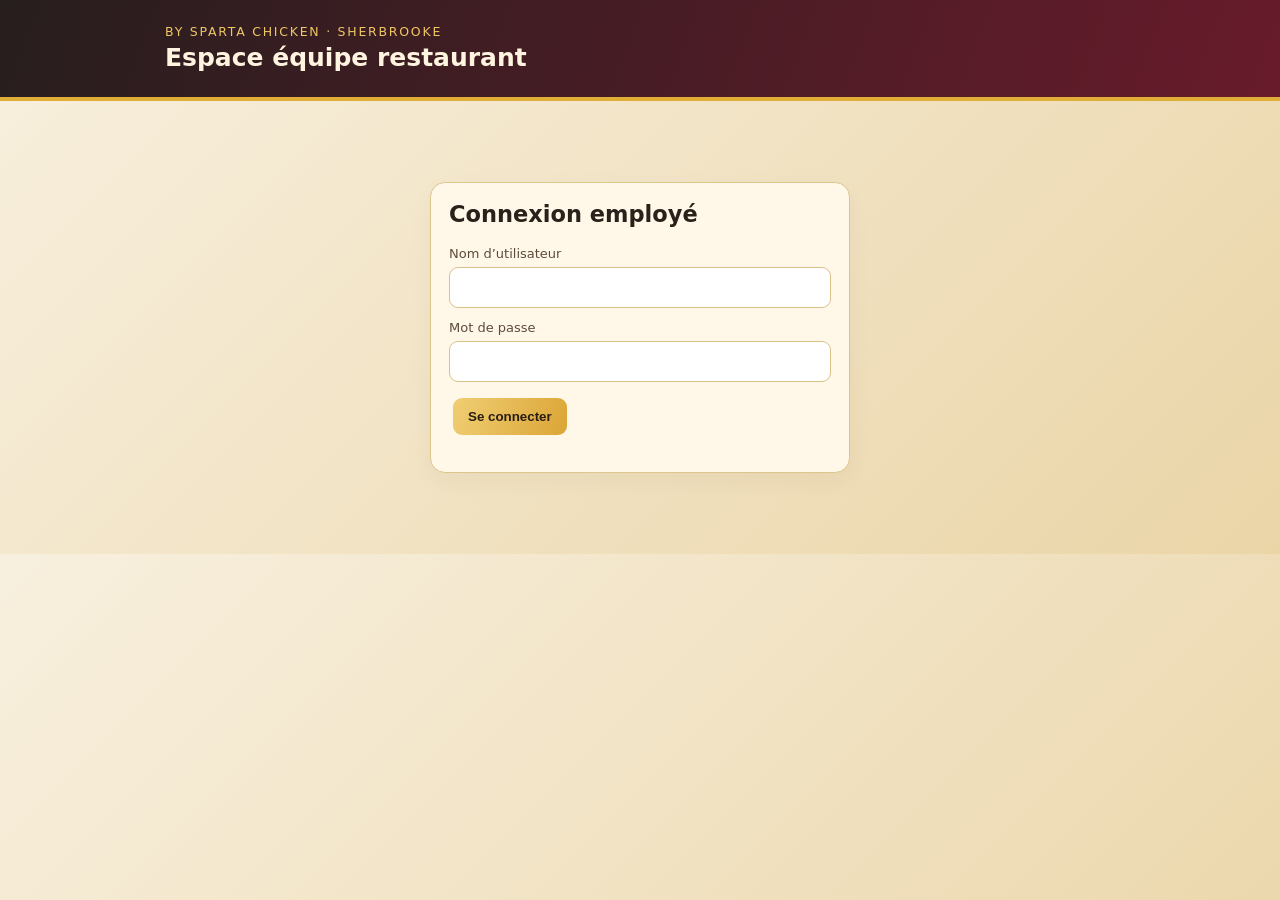
==== commit 5f0caf7e: "Add files via upload" ====
--- a/index.html
+++ b/index.html
@@ -1,95 +1,17 @@
-<!doctype html>
-<html lang="fr"><head><meta charset="utf-8"><meta name="viewport" content="width=device-width,initial-scale=1"><meta name="robots" content="noindex,nofollow"><meta name="theme-color" content="#681b2b"><title>Portail livreur | Sparta Chicken</title>
-<style>
-:root{--wine:#641b32;--wine2:#35101f;--gold:#d8ad55;--pink:#d9a4ad;--cream:#fffaf3;--ink:#2c2023;--muted:#84757a;--line:#eadde0;--green:#26714d;--shadow:0 14px 38px #4b1a2b12}
-*{box-sizing:border-box}body{margin:0;background:radial-gradient(ellipse at 90% 0%,#f7e9eb 0,transparent 34%),#f7f4f1;color:var(--ink);font:15px Inter,ui-sans-serif,system-ui,sans-serif}button,input,select{font:inherit}button,a{cursor:pointer}a{color:var(--wine)}
-.login-wrap{min-height:100vh;display:grid;place-items:center;padding:22px;background:radial-gradient(circle at 15% 20%,#a85c70 0,transparent 30%),linear-gradient(135deg,#24101b,#641b32 58%,#9b6b3e)}.login{background:#fffaf5;width:min(450px,100%);padding:38px;border:1px solid #f0d89d;border-radius:24px;box-shadow:0 30px 90px #16091070}.login h1{margin:8px 0;font-size:30px;letter-spacing:-.04em}.brand{font-size:11px;letter-spacing:.2em;color:#a67a2c;font-weight:900}.login label{display:grid;gap:8px;margin:17px 0;color:#6d5b60;font-size:13px}.login input,.toolbar input,.toolbar select,.routeinput{padding:13px 14px;border:1px solid #e6d8da;border-radius:12px;background:white;width:100%;outline:none}.login input:focus,.toolbar input:focus{border-color:var(--pink);box-shadow:0 0 0 4px #d9a4ad2c}
-.primary,.gold,.danger,.ghost{border:0;border-radius:11px;padding:11px 16px;font-weight:750;transition:.18s}.primary{background:linear-gradient(135deg,var(--wine),#8b304b);color:white;box-shadow:0 6px 16px #641b3226}.gold{background:linear-gradient(135deg,#f1d99e,#d8ad55);color:#3b2630}.danger{background:#f7e1e4;color:#8e3046}.ghost{background:#f5e9eb;color:#6c2a40}.primary:hover,.gold:hover,.ghost:hover{transform:translateY(-1px)}.login .primary{width:100%;margin-top:8px;padding:14px}.error{color:#a12d43;min-height:20px}
-.shell{min-height:100vh}.sidebar{position:fixed;inset:0 auto 0 0;width:264px;background:linear-gradient(180deg,#2c101d,#641b32 72%,#4b192a);color:#fff;display:flex;flex-direction:column;padding:25px 17px;z-index:4;box-shadow:12px 0 36px #3a15200b}.brandblock{padding:5px 12px 27px;border-bottom:1px solid #ffffff20}.brandblock b{display:block;font-size:18px;letter-spacing:.11em}.brandblock small{display:block;color:#e8c987;letter-spacing:.18em;margin-top:6px;font-size:10px}.navlabel{font-size:10px;color:#e3c17c;letter-spacing:.2em;margin:25px 12px 10px}.nav{display:grid;gap:7px}.nav button{background:transparent;color:#f7e9eb;border:1px solid transparent;text-align:left;padding:13px 14px;border-radius:12px;font-weight:650}.nav button:hover,.nav button.active{background:linear-gradient(100deg,#ffffff20,#ffffff09);border-color:#e8c98755;color:#f4d99b}.nav button.active{box-shadow:inset 3px 0 #e0b95f}.sidefoot{margin-top:auto;color:#f0dce0;font-size:12px;border-top:1px solid #ffffff20;padding:18px 9px;line-height:1.7}.main{margin-left:264px;min-height:100vh}.topbar{height:88px;background:#fffdfbdf;backdrop-filter:blur(16px);border-bottom:1px solid var(--line);display:flex;align-items:center;justify-content:space-between;padding:0 34px;position:sticky;top:0;z-index:3}.topbar h1{font-size:22px;margin:4px 0;letter-spacing:-.03em}.eyebrow{font-size:10px;color:#a47a36;letter-spacing:.2em;font-weight:900}.userchip{background:#f7e9eb;border:1px solid #edd9de;padding:8px 12px 8px 15px;border-radius:30px;font-size:13px;color:#65243b}.content{max-width:1380px;margin:auto;padding:32px}.welcome{background:radial-gradient(circle at 90% 10%,#b65f78 0,transparent 34%),linear-gradient(110deg,#32111f,#6b2039 68%,#8b3b50);color:white;border:1px solid #9b5262;border-radius:22px;padding:29px 32px;margin-bottom:22px;display:flex;justify-content:space-between;align-items:center;box-shadow:0 18px 38px #5b1c3024;position:relative;overflow:hidden}.welcome:after{content:"✦";position:absolute;right:30%;top:-42px;font-size:150px;color:#ffffff0b}.welcome h2{font-size:27px;margin:7px 0;letter-spacing:-.04em}.welcome p{color:#f2dfe5;margin:6px 0}.metrics{display:grid;grid-template-columns:repeat(4,minmax(0,1fr));gap:16px;margin:20px 0}.metric,.panel,.delivery{background:#fffdfb;border:1px solid var(--line);border-radius:17px;padding:20px;box-shadow:var(--shadow)}.metric{position:relative;overflow:hidden}.metric:after{content:"";position:absolute;right:-22px;top:-24px;width:85px;height:85px;border-radius:50%;background:#f7e9eb}.metric span{font-size:12px;color:var(--muted);position:relative;z-index:1}.metric strong{display:block;font-size:30px;margin:9px 0 5px;letter-spacing:-.04em;position:relative;z-index:1}.metric small{color:var(--muted)}.grid2{display:grid;grid-template-columns:1.35fr 1fr;gap:17px}.panel h2,.panel h3{margin:0 0 13px;letter-spacing:-.02em}.muted{color:var(--muted);font-size:13px;line-height:1.65}.toolbar{display:flex;gap:10px;flex-wrap:wrap;margin:17px 0}.toolbar input{max-width:340px}.toolbar select{max-width:220px}.delivery{margin:14px 0;padding:21px;border-left:4px solid var(--gold)}.deliveryhead{display:flex;justify-content:space-between;gap:10px;align-items:center}.pill{display:inline-block;padding:6px 11px;border-radius:30px;background:#f4e9d4;color:#6e4d1b;font-size:11px;font-weight:850}.pill.green{background:#e2f2e8;color:var(--green)}.delivery h3{margin:13px 0 5px;font-size:19px}.details{display:grid;grid-template-columns:repeat(3,minmax(0,1fr));gap:10px;margin:15px 0}.detail{background:linear-gradient(135deg,#fff9f5,#f8eff0);border:1px solid #f0e2e4;padding:12px;border-radius:12px}.detail small{display:block;color:var(--muted);font-size:11px;margin-bottom:5px}.actions{display:flex;gap:8px;flex-wrap:wrap;margin-top:14px}.actions a{padding:11px 13px;background:#f5e9eb;border:1px solid #eedde1;border-radius:10px;text-decoration:none;font-weight:750;font-size:13px;color:#65243b}.actions a:hover{background:#efdae0}.empty{padding:38px;text-align:center;color:var(--muted)}.hidden{display:none!important}.tablewrap{overflow:auto}table{border-collapse:collapse;width:100%;font-size:13px}td,th{text-align:left;padding:13px;border-bottom:1px solid var(--line)}th{color:var(--muted);font-weight:700}.notice{padding:14px 16px;background:linear-gradient(110deg,#fff4df,#fae9ec);border:1px solid #f0d8c7;border-radius:12px;color:#765326;font-size:13px;margin:13px 0}.row{display:flex;gap:12px;align-items:center;justify-content:space-between;flex-wrap:wrap}
-@media(max-width:980px){.sidebar{width:82px;padding:18px 9px}.brandblock b{font-size:10px;letter-spacing:0}.brandblock small,.navlabel,.nav button span,.sidefoot{display:none}.nav button{text-align:center;font-size:19px;padding:14px 4px}.main{margin-left:82px}.metrics{grid-template-columns:repeat(2,1fr)}.grid2{grid-template-columns:1fr}.content{padding:20px}.topbar{padding:0 20px}}@media(max-width:560px){.topbar{height:74px}.topbar h1{font-size:17px}.userchip{font-size:11px}.metrics{gap:9px}.metric{padding:14px}.metric strong{font-size:24px}.details{grid-template-columns:1fr 1fr}.welcome{padding:20px}.welcome h2{font-size:21px}.content{padding:13px}.delivery{padding:15px}.actions a,.actions button{flex:1;text-align:center}.login{padding:27px}}
-
-/* PORTAIL LIVREUR — expérience premium dédiée */
-:root{--wine:#641b32;--wine2:#35101f;--gold:#d8ad55;--pink:#d9a4ad;--cream:#fff8eb;--ink:#391b29;--muted:#80666a;--line:#e3cda4;--shadow:0 16px 38px #4b1a2b12}
-body{background:radial-gradient(ellipse at 90% 0%,#f4dce0 0,transparent 32%),linear-gradient(135deg,#f2e4c4,#e4c77f 52%,#f8edda);color:var(--ink)}
-.sidebar{background:linear-gradient(180deg,#35101f,#641b32 70%,#81394e);border-right:2px solid #d8ad55}
-.brandblock{padding:12px 13px 30px}.brandblock:before{content:"♜";display:grid;place-items:center;width:44px;height:44px;margin:0 0 16px;border:1px solid #e8c987;border-radius:50%;color:#f1d494;font-size:23px}
-.nav button{font-size:14px;letter-spacing:.01em}.nav button.active{background:linear-gradient(100deg,#ffffff24,#ffffff08);border-color:#e8c98766;box-shadow:inset 3px 0 #e0b95f}
-.topbar{background:#fff9eff0;border-bottom:1px solid #d8bd88;box-shadow:0 8px 24px #5c23300a}
-.topbar h1{font-size:25px;color:#50182e}
-.userchip{background:#f5e3e5;border-color:#d8b3b7;color:#641b32}
-.content{max-width:1460px;padding:36px}
-.welcome{min-height:190px;padding:35px 38px;border-radius:24px;background:radial-gradient(circle at 87% 18%,#d99aa6 0,transparent 27%),linear-gradient(110deg,#3b1224,#681b36 68%,#8e4056);border:1px solid #d8ad55;box-shadow:0 22px 48px #4b172b26}
-.welcome h2{font-size:34px}.welcome .eyebrow{color:#f1d494}
-.metric,.panel,.delivery{border:1px solid #ddc797;background:linear-gradient(145deg,#fffaf1,#fff4e6);box-shadow:0 12px 30px #5b243012;border-radius:19px}
-.metric{padding:23px}.metric strong{color:#641b32;font-size:34px}.metric:after{background:#f1dce0}
-.panel{padding:24px}.panel h2,.panel h3{color:#5a1930}
-.delivery{padding:24px;border-left:5px solid #d8ad55;transition:transform .2s,box-shadow .2s}.delivery:hover{transform:translateY(-2px);box-shadow:0 18px 35px #5b24301d}
-.delivery h3{color:#54172d;font-size:21px}
-.detail{background:linear-gradient(135deg,#fff8ed,#f6e5e5);border-color:#ead6c1}.detail b{color:#57182f}
-.pill{background:#f4e4c3;color:#714d1c}.pill.green{background:#e1eee3;color:#286343}
-.primary{background:linear-gradient(120deg,#6b1832,#913d58);border:1px solid #d7ad58;color:#fff9ef}.gold{background:linear-gradient(120deg,#f5e1ad,#d5ad5b);border:1px solid #bd9142;color:#4a2630}.ghost{background:#f4e4e5;border:1px solid #e5c9cc;color:#67223b}.danger{border:1px solid #e8bfc5}
-.actions a{background:#f6e8e6;border-color:#e4c6c6;color:#64213a}.actions a:hover{background:#efd8d9}
-.toolbar input,.toolbar select,.routeinput{background:#fffaf1;border-color:#d8bd88;color:#401d2b}
-.notice{background:linear-gradient(110deg,#fff1d2,#f7e2e5);border-color:#d8ad55;color:#704b35}
-.navlabel{color:#efd18d}.sidefoot{color:#f1dfe0}
-.login-wrap{background:radial-gradient(circle at 15% 20%,#bd8290 0,transparent 30%),linear-gradient(135deg,#2c101d,#641b32 58%,#d2ad67)}
-.login{border-radius:22px;border:1px solid #e3c47b;box-shadow:0 30px 90px #16091070}
-.login h1{color:#57182f}.login .brand{color:#956c29}
-.login input{background:#fffdf8;color:#401d2b;border-color:#d9c6a5}
-@media(max-width:980px){.sidebar{width:76px;padding:18px 8px}.brandblock{padding:5px 3px 22px}.brandblock:before{width:40px;height:40px;margin:auto auto 14px}.brandblock b{font-size:0}.brandblock small,.navlabel,.nav button span,.sidefoot{display:none}.nav button{font-size:19px;padding:14px 4px}.main{margin-left:76px}.content{padding:22px}}
-@media(max-width:560px){
- .sidebar{inset:auto 0 0;width:100%;height:76px;padding:7px 8px calc(7px + env(safe-area-inset-bottom));border-right:0;border-top:1px solid #d8ad55;box-shadow:0 -8px 28px #42132620;z-index:8}
- .brandblock,.navlabel,.sidefoot{display:none}
- .nav{height:100%;display:grid;grid-template-columns:repeat(6,minmax(0,1fr));gap:3px;align-items:center}
- .nav button{height:58px;display:flex;flex-direction:column;align-items:center;justify-content:center;gap:3px;border-radius:10px;padding:4px 1px;font-size:18px}
- .nav button span{display:block;font-size:8px;line-height:1.1;white-space:nowrap;letter-spacing:-.02em}
- .nav button.active{box-shadow:inset 0 3px #e0b95f;background:#ffffff1b}
- .main{margin-left:0;padding-bottom:85px}
- .topbar{height:70px;padding:0 14px}.topbar h1{font-size:18px}.eyebrow{font-size:8px}.userchip{font-size:10px;padding:6px 8px}.userchip .ghost{padding:6px 8px;font-size:10px}
- .content{padding:15px 12px 25px}.welcome{min-height:0;padding:22px 19px;border-radius:17px;display:block}.welcome h2{font-size:25px}.welcome p{font-size:12px;line-height:1.6}.welcome button{margin-top:10px}
- .metrics{gap:9px;margin:13px 0}.metric{padding:14px;border-radius:14px}.metric span{font-size:10px}.metric strong{font-size:24px;margin:7px 0 3px}.metric small{font-size:9px}
- .grid2{gap:12px}.panel{padding:17px;border-radius:15px}.panel h3{font-size:16px}
- .delivery{padding:15px;margin:11px 0;border-radius:14px}.deliveryhead{align-items:flex-start}.deliveryhead b{font-size:12px}.delivery h3{font-size:18px}.delivery p{font-size:12px;overflow-wrap:anywhere}
- .details{grid-template-columns:repeat(2,minmax(0,1fr));gap:7px}.detail{padding:10px}.detail small{font-size:9px}.detail b{font-size:11px}
- .actions{gap:6px}.actions a,.actions button{flex:1 1 calc(50% - 6px);font-size:11px;padding:10px 7px;min-width:0}
- .toolbar{gap:7px}.toolbar input,.toolbar select{max-width:none;flex:1 1 100%;font-size:13px}
- .tablewrap{font-size:11px}td,th{padding:9px 7px}
- .login{padding:27px 22px}
-}
-
-</style></head><body>
-<section id="loginScreen" class="login-wrap"><form id="loginForm" class="login"><div class="brand">BY SPARTA CHICKEN · SHERBROOKE</div><h1>Portail livreur</h1><p class="muted">Connecte-toi pour accéder à tes tournées et à tes livraisons.</p><label>Nom d’utilisateur<input name="username" autocomplete="username" required></label><label>Mot de passe<input name="password" type="password" autocomplete="current-password" required></label><button class="primary">Se connecter</button><p id="loginError" class="error"></p></form></section>
-<div id="app" class="shell hidden"><aside class="sidebar"><div class="brandblock"><b>SPARTA CHICKEN</b><small>PORTAIL LIVREUR</small></div><div class="navlabel">ESPACE DE TRAVAIL</div><nav class="nav"><button class="active" data-page="dashboard">▦ <span>Tableau de bord</span></button><button data-page="active">🚚 <span>Mes livraisons</span></button><button data-page="history">◷ <span>Historique</span></button><button data-page="earnings">💰 <span>Mes revenus</span></button><button data-page="tools">🧭 <span>Outils de route</span></button><button data-page="profile">♙ <span>Mon espace</span></button></nav><div class="sidefoot">Accès personnel sécurisé<br>By Sparta Chicken · Sherbrooke</div></aside>
-<main class="main"><header class="topbar"><div><div class="eyebrow">BY SPARTA CHICKEN · LIVRAISON</div><h1 id="pageTitle">Tableau de bord</h1></div><div class="userchip">● <b id="who">Livreur</b> <button id="logout" class="ghost">Quitter</button></div></header><div class="content">
-<section data-view="dashboard"><div class="welcome"><div><div class="eyebrow">TON ESPACE DE LIVRAISON</div><h2>Bonjour <span id="welcomeName">!</span></h2><p>Retrouve tes courses, tes priorités et ton activité au même endroit.</p></div><button class="gold" id="refresh">↻ Actualiser</button></div><div class="metrics"><article class="metric"><span>Livraisons à effectuer</span><strong id="mActive">—</strong><small>Assignées ou en cours</small></article><article class="metric"><span>Terminées dans l’historique</span><strong id="mDone">—</strong><small>Livraisons récentes</small></article><article class="metric"><span>Distance connue</span><strong id="mDistance">—</strong><small>Selon les distances enregistrées</small></article><article class="metric"><span>Revenus de livraison</span><strong id="mRevenue">—</strong><small>Montants enregistrés par le restaurant</small></article></div><div class="grid2"><article class="panel"><h3>Prochaine livraison</h3><div id="nextDelivery" class="muted">Chargement…</div></article><article class="panel"><h3>Centre d’information</h3><p class="muted">Les coordonnées du client sont réservées à la livraison. Le reçu imprimable ne contient pas son nom, son téléphone ni son adresse.</p><div class="notice">Les paiements par carte et les versements automatiques seront ajoutés après la mise en place du fournisseur de paiement.</div></article></div></section>
-<section data-view="active" class="hidden"><div class="row"><h2>Mes livraisons</h2><button class="gold" id="refresh2">↻ Actualiser</button></div><p class="muted">Commandes qui te sont assignées et courses en cours.</p><div class="toolbar"><input id="searchActive" placeholder="Rechercher une adresse ou un client…"><select id="sortActive"><option value="soon">Priorité : horaire</option><option value="new">Plus récentes</option></select></div><div id="activeList"></div></section>
-<section data-view="history" class="hidden"><h2>Historique des livraisons</h2><p class="muted">Consulte les livraisons récemment terminées.</p><div class="toolbar"><input id="searchHistory" placeholder="Rechercher dans l’historique…"></div><div id="historyList"></div></section>
-<section data-view="earnings" class="hidden"><h2>Mes revenus</h2><p class="muted">Aperçu basé sur les frais de livraison et coûts enregistrés dans le système.</p><div class="metrics"><article class="metric"><span>Courses terminées</span><strong id="eCount">—</strong></article><article class="metric"><span>Montant associé aux courses</span><strong id="eTotal">—</strong></article><article class="metric"><span>Distance enregistrée</span><strong id="eKm">—</strong></article><article class="metric"><span>Mode de paiement</span><strong style="font-size:17px">À configurer</strong><small>Versement automatique non activé</small></article></div><div class="panel"><h3>Détail des courses terminées</h3><div id="earningsTable" class="tablewrap"></div></div></section>
-<section data-view="tools" class="hidden"><h2>Outils de route</h2><div class="grid2"><article class="panel"><h3>Ouvrir un itinéraire</h3><p class="muted">Entre une destination pour ouvrir la navigation.</p><form id="routeForm"><label>Adresse de destination<input id="routeAddress" required placeholder="Adresse, ville"></label><button class="primary">Google Maps ↗</button><button type="button" class="ghost" id="appleRoute">Apple Plans ↗</button></form></article><article class="panel"><h3>Calcul de distance</h3><p class="muted">La distance et le temps de trajet sont fournis par l’application de navigation. Aucun kilométrage fictif n’est ajouté au dossier.</p><a href="https://www.google.com/maps" target="_blank" rel="noopener">Ouvrir Google Maps ↗</a></article></div><div class="notice">Les estimations de trajet peuvent varier selon la circulation. Vérifie toujours les conditions routières.</div></section>
-<section data-view="profile" class="hidden"><h2>Mon espace</h2><div class="panel"><h3>Compte connecté</h3><p>Nom d’utilisateur : <b id="profileName">—</b></p><p>Rôle : <b>Livreur</b></p><p class="muted">Les accès sont personnels. Seules les livraisons assignées à ton compte sont visibles.</p><button class="danger" id="logout2">Déconnexion</button></div><div class="panel"><h3>Confidentialité et reçus</h3><p class="muted">Les informations client affichées servent à effectuer la livraison. Le reçu client imprimé masque les coordonnées personnelles.</p></div></section>
-</div></main></div>
-<script>
-const $=s=>document.querySelector(s),$$=s=>[...document.querySelectorAll(s)],esc=s=>String(s??'').replace(/[&<>"']/g,c=>({'&':'&amp;','<':'&lt;','>':'&gt;','"':'&quot;',"'":'&#39;'}[c])),money=n=>(Number(n||0)/100).toLocaleString('fr-CA',{style:'currency',currency:'CAD'}),date=s=>s?new Date(String(s).replace(' ','T')+(String(s).endsWith('Z')?'':'')).toLocaleString('fr-CA',{dateStyle:'medium',timeStyle:'short'}):'Horaire non précisé';
-async function api(p,o={}){const r=await fetch('/api/staff/'+p,{credentials:'same-origin',headers:{'content-type':'application/json'},...o}),d=await r.json();if(!r.ok)throw Error(d.error||'Une erreur est survenue');return d}
-let deliveries=[],username='';
-function statusLabel(s){return ({assigned:'Assignée',picked_up:'En cours',delivered:'Livrée',pending:'En attente'})[s]||s}
-function receipt(id){const x=deliveries.find(v=>String(v.id)===String(id));if(!x)return;let items=[];try{items=JSON.parse(x.items_json||'[]')}catch{}const rows=Array.isArray(items)?items.map(i=>{const o=i.options||{},bits=[o.spice?'épices : '+o.spice:'',...(o.removals||[]),o.note||''].filter(Boolean);return '<tr><td>'+esc(i.name||i.title||'Article')+(bits.length?'<br><small>'+esc(bits.join(' · '))+'</small>':'')+'</td><td>'+esc(i.quantity||1)+'</td><td>'+money(Number(i.unit_price_cents??i.price_cents??0)*Number(i.quantity||1))+'</td></tr>'}).join(''):'';
-const total=Number(x.total_cents||0)/100,w=window.open('','_blank','width=420,height=620');if(!w)return;w.document.write('<!doctype html><html lang="fr"><meta charset="utf-8"><title>Reçu Sparta Chicken</title><body style="font:14px system-ui;max-width:360px;margin:24px auto"><h2>BY SPARTA CHICKEN</h2><p>Reçu de commande #'+esc(x.order_id||x.id)+'</p><p>'+esc(date(x.scheduled_at||x.delivered_at||x.created_at))+'</p><table style="width:100%;text-align:left;border-collapse:collapse">'+rows+'</table><hr><b>Total : '+money(total*100)+'</b><p>Merci de votre commande !</p></body></html>');w.document.close();w.print()}
-function card(x){return '<article class="delivery"><div class="deliveryhead"><b>Livraison #'+esc(x.id)+(x.order_id?' · Commande #'+esc(x.order_id):'')+'</b><span class="pill '+(x.status==='delivered'?'green':'')+'">'+esc(statusLabel(x.status))+'</span></div><h3>'+esc(x.customer_name||'Client')+'</h3><p>'+esc(x.address||'Adresse non fournie')+'</p><p>'+(x.customer_phone?'<a href="tel:'+encodeURIComponent(x.customer_phone)+'">☎ Appeler le client : '+esc(x.customer_phone)+'</a>':'Téléphone non fourni')+'</p><div class="details"><div class="detail"><small>Horaire prévu</small><b>'+esc(date(x.scheduled_at||x.created_at))+'</b></div><div class="detail"><small>Distance</small><b>'+(x.distance_km?esc(x.distance_km)+' km':'Non calculée')+'</b></div><div class="detail"><small>ETA</small><b>'+(x.eta_minutes?esc(x.eta_minutes)+' min':'À estimer')+'</b></div></div><p class="muted">Paiement : '+esc(x.order_payment_status||x.payment_status||'non renseigné')+' · '+esc(x.payment_method||'à configurer')+'</p><div class="actions"><a target="_blank" rel="noopener" href="https://www.google.com/maps/dir/?api=1&destination='+encodeURIComponent(x.address||'')+'">◎ Google Maps</a><a target="_blank" rel="noopener" href="https://maps.apple.com/?daddr='+encodeURIComponent(x.address||'')+'">⌖ Apple Plans</a><a href="tel:'+encodeURIComponent(x.customer_phone||'')+'">☎ Téléphoner</a><button class="ghost" data-receipt="'+x.id+'">Imprimer reçu</button>'+(x.status==='pending'?'<button class="gold" data-id="'+x.id+'" data-status="assigned">Prendre cette livraison</button>':'')+(x.status==='assigned'?'<button class="gold" data-id="'+x.id+'" data-status="picked_up">Colis récupéré</button>':'')+(x.status==='picked_up'?'<button class="primary" data-id="'+x.id+'" data-status="delivered">Confirmer la livraison</button>':'')+'</div></article>'}
-function render(){const active=deliveries.filter(x=>['pending','assigned','picked_up'].includes(x.status)),done=deliveries.filter(x=>x.status==='delivered'),km=done.reduce((a,x)=>a+Number(x.distance_km||0),0),rev=done.reduce((a,x)=>a+Number(x.driver_cost_cents||0),0);$('#mActive').textContent=active.length;$('#mDone').textContent=done.length;$('#mDistance').textContent=km.toFixed(1)+' km';$('#mRevenue').textContent=money(rev);$('#eCount').textContent=done.length;$('#eTotal').textContent=money(rev);$('#eKm').textContent=km.toFixed(1)+' km';
-const next=[...active].sort((a,b)=>String(a.scheduled_at||a.created_at).localeCompare(String(b.scheduled_at||b.created_at)))[0];$('#nextDelivery').innerHTML=next?'<b>'+esc(next.customer_name)+'</b><p>'+esc(next.address)+'</p><p class="muted">'+esc(date(next.scheduled_at||next.created_at))+'</p><button class="gold" data-goto="active">Voir mes livraisons</button>':'Aucune livraison active pour le moment.';
-const q=$('#searchActive').value.toLowerCase(),sorted=[...active].filter(x=>(x.address+' '+x.customer_name).toLowerCase().includes(q)).sort((a,b)=>$('#sortActive').value==='new'?String(b.created_at).localeCompare(String(a.created_at)):String(a.scheduled_at||a.created_at).localeCompare(String(b.scheduled_at||b.created_at)));$('#activeList').innerHTML=sorted.length?sorted.map(card).join(''):'<div class="panel empty">Aucune livraison correspondant à ta recherche.</div>';
-const hq=$('#searchHistory').value.toLowerCase(),hist=done.filter(x=>(x.address+' '+x.customer_name).toLowerCase().includes(hq));$('#historyList').innerHTML=hist.length?hist.map(card).join(''):'<div class="panel empty">Aucune livraison terminée dans l’historique récent.</div>';
-$('#earningsTable').innerHTML=done.length?'<table><thead><tr><th>Livraison</th><th>Date</th><th>Distance</th><th>Montant enregistré</th></tr></thead><tbody>'+done.map(x=>'<tr><td>#'+esc(x.id)+'</td><td>'+esc(date(x.delivered_at||x.created_at))+'</td><td>'+esc(x.distance_km||'—')+' km</td><td>'+money(x.driver_cost_cents)+'</td></tr>').join('')+'</tbody></table>':'<p class="empty">Aucune course terminée enregistrée.</p>'}
-function page(name){$$('[data-view]').forEach(x=>x.classList.toggle('hidden',x.dataset.view!==name));$$('.nav button').forEach(x=>x.classList.toggle('active',x.dataset.page===name));$('#pageTitle').textContent=({dashboard:'Tableau de bord',active:'Mes livraisons',history:'Historique',earnings:'Mes revenus',tools:'Outils de route',profile:'Mon espace'})[name]||'Portail livreur';location.hash=name}
-async function load(){const d=await api('deliveries');deliveries=d.deliveries||[];render()}
-async function start(){const s=await api('session');if(s.role!=='driver')throw Error('Ce compte n’est pas un compte livreur.');username=s.username;$('#who').textContent=username;$('#welcomeName').textContent=username;$('#profileName').textContent=username;$('#loginScreen').classList.add('hidden');$('#app').classList.remove('hidden');await load();page(location.hash.slice(1)||'dashboard')}
-async function logout(){await api('logout',{method:'POST'});location.reload()}
-$('#loginForm').onsubmit=async e=>{e.preventDefault();$('#loginError').textContent='';try{await api('login',{method:'POST',body:JSON.stringify(Object.fromEntries(new FormData(e.target)))});await start()}catch(x){$('#loginError').textContent=x.message}};
-$('#refresh').onclick=$('#refresh2').onclick=()=>load().catch(e=>alert(e.message));$('#logout').onclick=$('#logout2').onclick=logout;
-['searchActive','searchHistory','sortActive'].forEach(id=>$('#'+id).addEventListener('input',render));
-$$('.nav button').forEach(b=>b.onclick=()=>page(b.dataset.page));
-document.addEventListener('click',async e=>{const go=e.target.closest('[data-goto]');if(go){page(go.dataset.goto);return}const rb=e.target.closest('[data-receipt]');if(rb){receipt(rb.dataset.receipt);return}const b=e.target.closest('[data-id]');if(!b)return;try{await api('deliveries/'+b.dataset.id,{method:'PATCH',body:JSON.stringify({status:b.dataset.status})});await load()}catch(x){alert(x.message)}});
-$('#routeForm').onsubmit=e=>{e.preventDefault();window.open('https://www.google.com/maps/dir/?api=1&destination='+encodeURIComponent($('#routeAddress').value),'_blank','noopener')};$('#appleRoute').onclick=()=>{const a=$('#routeAddress').value.trim();if(a)window.open('https://maps.apple.com/?daddr='+encodeURIComponent(a),'_blank','noopener')};
-start().catch(e=>{$('#loginError').textContent=e.message});
+<!doctype html><html lang="fr"><meta charset="utf-8"><meta name="viewport" content="width=device-width,initial-scale=1"><meta name="robots" content="noindex,nofollow"><title>Espace équipe | Sparta Chicken</title><style>
+:root{color-scheme:light;--wine:#681b2b;--gold:#e0ad36;--cream:#fff8e9}*{box-sizing:border-box}body{margin:0;background:linear-gradient(135deg,#f8f0df,#ead5a7);color:#2b211b;font:15px system-ui}header{background:linear-gradient(110deg,#271e1e,#681b2b);color:#fff4df;padding:22px max(18px,calc((100vw - 950px)/2));border-bottom:4px solid var(--gold)}header h1{margin:3px 0;font-size:25px}header small{letter-spacing:.14em;color:#f0c765}main{max-width:950px;margin:25px auto;padding:0 16px}.panel,.card{background:var(--cream);border:1px solid #ddc58e;border-radius:15px;padding:18px;margin:14px 0;box-shadow:0 8px 24px #51320d0b}.login{max-width:420px;margin:9vh auto}.login h2{margin-top:0}label{display:grid;gap:6px;margin:12px 0;color:#5d4b3a;font-size:13px}input{padding:12px;border:1px solid #d9c18a;border-radius:9px;font:inherit}button{border:0;border-radius:9px;padding:11px 15px;background:linear-gradient(110deg,#f0ce73,#dba536);font-weight:800;color:#291d12;cursor:pointer;margin:4px}button.alt{background:#681b2b;color:#fff4df}.muted{color:#766b5e;font-size:13px}.error{color:#a72b25}.item{border-top:1px solid #eadbb9;padding:14px 0}.item:first-child{border:0}.pill{display:inline-block;background:#f2e3bd;border-radius:30px;padding:4px 9px;font-size:12px}.row{display:flex;gap:8px;flex-wrap:wrap;align-items:center;justify-content:space-between}.lines{margin:8px 0;padding-left:18px}.lines li{margin:4px 0}.lines small{display:block;color:#a72b25;font-weight:700}.store{display:flex;gap:12px;flex-wrap:wrap;align-items:center;justify-content:space-between}.dot{display:inline-block;width:10px;height:10px;border-radius:50%;margin-right:6px;background:#2e9d57}.dot.off{background:#c0392b}button.warn{background:#c0392b;color:#fff}
+</style><body><header><small>BY SPARTA CHICKEN · SHERBROOKE</small><h1>Espace équipe restaurant</h1></header><main><section id="login" class="panel login"><h2>Connexion employé</h2><form id="loginForm"><label>Nom d’utilisateur<input name="username" autocomplete="username" required></label><label>Mot de passe<input name="password" type="password" autocomplete="current-password" required></label><button>Se connecter</button><p id="error" class="error"></p></form></section><section id="app" hidden><div class="row"><h2>Commandes à traiter</h2><button class="alt" id="refresh">Actualiser</button><button id="logout">Déconnexion</button></div><p class="muted">Mise à jour des statuts de préparation.</p><div id="store" class="panel store"></div><div id="orders"></div><h2>Réservations</h2><div id="reservations"></div></section></main><script>
+const $=s=>document.querySelector(s),money=n=>(Number(n||0)/100).toLocaleString('fr-CA',{style:'currency',currency:'CAD'}),esc=s=>String(s??'').replace(/[&<>"']/g,c=>({'&':'&amp;','<':'&lt;','>':'&gt;','"':'&quot;',"'":'&#39;'}[c]));
+async function api(p,o={}){const r=await fetch('/api/staff/'+p,{credentials:'same-origin',headers:{'content-type':'application/json'},...o}),d=await r.json();if(!r.ok)throw Error(d.error||'Erreur');return d}
+const FR={pending:'Nouvelle',confirmed:'Confirmée',preparing:'En préparation',ready:'Prête',completed:'Terminée',cancelled:'Annulée'};
+function itemsHtml(json){let items=[];try{items=JSON.parse(json||'[]')}catch{}if(!Array.isArray(items)||!items.length)return '<p>'+esc(json)+'</p>';return '<ul class="lines">'+items.map(i=>{const o=i.options||{},bits=[o.spice?'Épices : '+o.spice:'',...(o.removals||[]),o.note?'« '+o.note+' »':''].filter(Boolean);return '<li><b>'+esc(i.quantity)+' × '+esc(i.name)+'</b>'+(bits.length?'<small>'+esc(bits.join(' · '))+'</small>':'')+'</li>'}).join('')+'</ul>'}
+function renderStore(st){const open=st.open;$('#store').innerHTML='<div><span class="dot'+(open?'':' off')+'"></span><b>'+(open?'Commandes en ligne ouvertes':(st.paused?'Commandes en pause':'Fermé selon les horaires'))+'</b><br><span class="muted">Aujourd’hui : '+esc(st.today_label)+(st.paused?'':' · prochaine ouverture : '+esc(st.next_open_label||'—'))+'</span></div><button class="'+(st.paused?'alt':'warn')+'" data-pause="'+(st.paused?'0':'1')+'">'+(st.paused?'Reprendre les commandes':'Mettre en pause')+'</button>'}
+let seen=0;function beep(){try{const c=new (window.AudioContext||window.webkitAudioContext)(),o=c.createOscillator(),g=c.createGain();o.connect(g);g.connect(c.destination);o.frequency.value=880;g.gain.value=.15;o.start();o.stop(c.currentTime+.35)}catch{}}
+async function load(){const [o,r,st]=await Promise.all([api('orders'),api('reservations'),api('store')]);renderStore(st);const maxId=Math.max(0,...o.orders.map(x=>x.id));if(seen&&maxId>seen){beep();document.title='🔔 Nouvelle commande · Espace équipe'}seen=Math.max(seen,maxId);$('#orders').innerHTML=o.orders.length?o.orders.map(x=>'<article class="card"><div class="row"><b>Commande #'+x.id+' · '+esc(x.customer_name)+'</b><span class="pill">'+esc(FR[x.status]||x.status)+'</span></div><p>'+esc(x.customer_phone)+' · '+money(x.total_cents)+(x.eta_minutes?' · promis en '+x.eta_minutes+'–'+(x.eta_minutes+10)+' min':'')+'</p><p><b>'+((x.fulfillment==='delivery')?'Livraison':'Ramassage')+'</b>'+(x.fulfillment==='delivery'?' · '+esc(x.delivery_address||'Adresse manquante'):'')+'</p>'+itemsHtml(x.items_json)+(x.notes?'<p><b>Instructions :</b> '+esc(x.notes)+'</p>':'')+'<div class="row">'+['confirmed','preparing','ready','completed'].map(s=>'<button data-order="'+x.id+'" data-status="'+s+'">'+({confirmed:'Confirmer',preparing:'En préparation',ready:'Prête',completed:'Terminée'}[s])+'</button>').join('')+'</div></article>').join(''):'<p class="panel">Aucune commande active.</p>';$('#reservations').innerHTML=r.reservations.length?r.reservations.map(x=>'<article class="card"><b>'+esc(x.customer_name)+'</b> · '+x.party_size+' personne(s)<p>'+esc(x.reservation_at)+' · '+esc(x.customer_phone)+'</p><p>'+esc(x.notes)+'</p><span class="pill">'+esc(x.status)+'</span></article>').join(''):'<p class="panel">Aucune réservation active.</p>'}
+async function start(){try{const s=await api('session');if(s.role!=='employee')throw Error('Ce compte n’est pas un compte employé.');$('#login').hidden=true;$('#app').hidden=false;await load()}catch{}}
+$('#loginForm').onsubmit=async e=>{e.preventDefault();try{const s=await api('login',{method:'POST',body:JSON.stringify(Object.fromEntries(new FormData(e.target)))});if(s.role!=='employee')throw Error('Compte employé requis.');await start()}catch(x){$('#error').textContent=x.message}};
+$('#refresh').onclick=()=>load().catch(e=>alert(e.message));$('#logout').onclick=async()=>{await api('logout',{method:'POST'});location.reload()};
+document.addEventListener('click',async e=>{const pz=e.target.closest('[data-pause]');if(pz){try{await api('store',{method:'POST',body:JSON.stringify({paused:pz.dataset.pause==='1'})});await load()}catch(x){alert(x.message)}return}const b=e.target.closest('[data-order]');if(!b)return;try{await api('orders/'+b.dataset.order,{method:'PATCH',body:JSON.stringify({status:b.dataset.status})});await load()}catch(x){alert(x.message)}});
+setInterval(()=>{if(!$('#app').hidden)load().catch(()=>{})},30000);document.addEventListener('visibilitychange',()=>{if(!document.hidden)document.title='Espace équipe | Sparta Chicken'});
+start();
 </script></body></html>
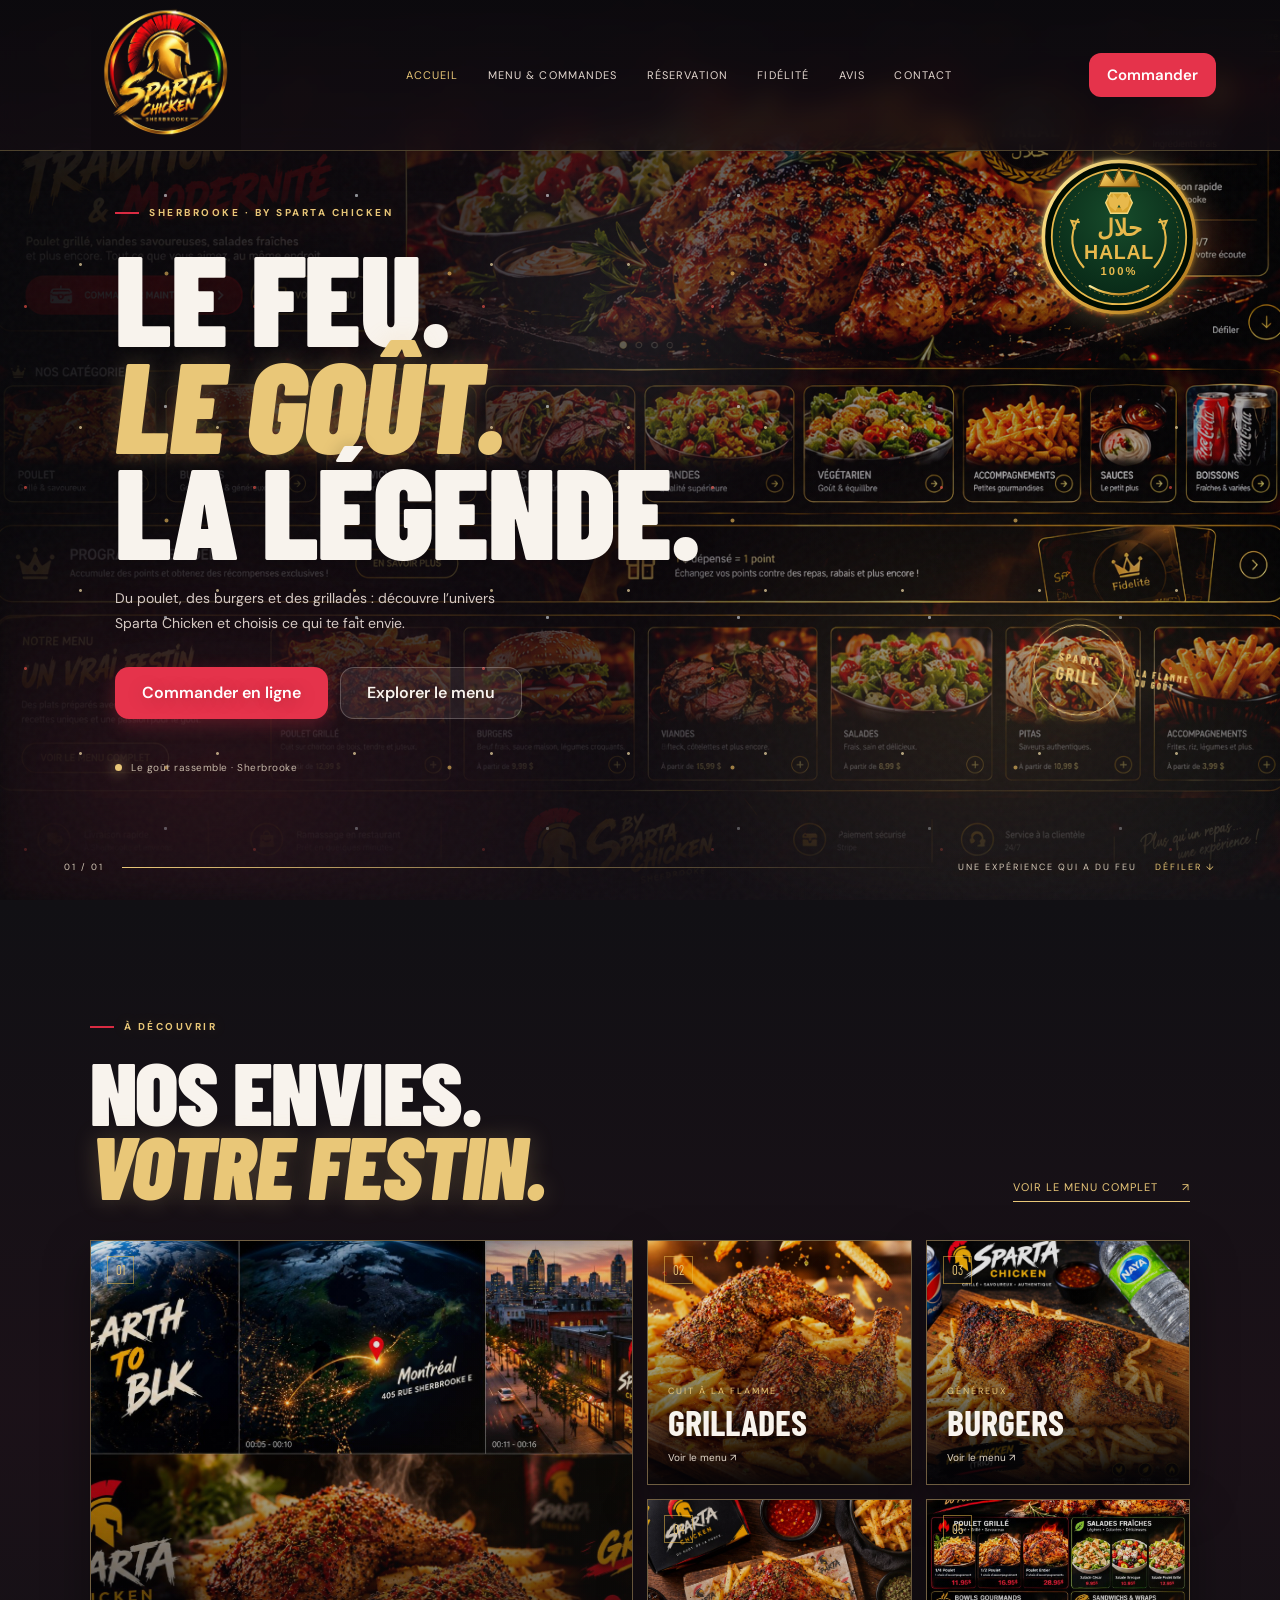
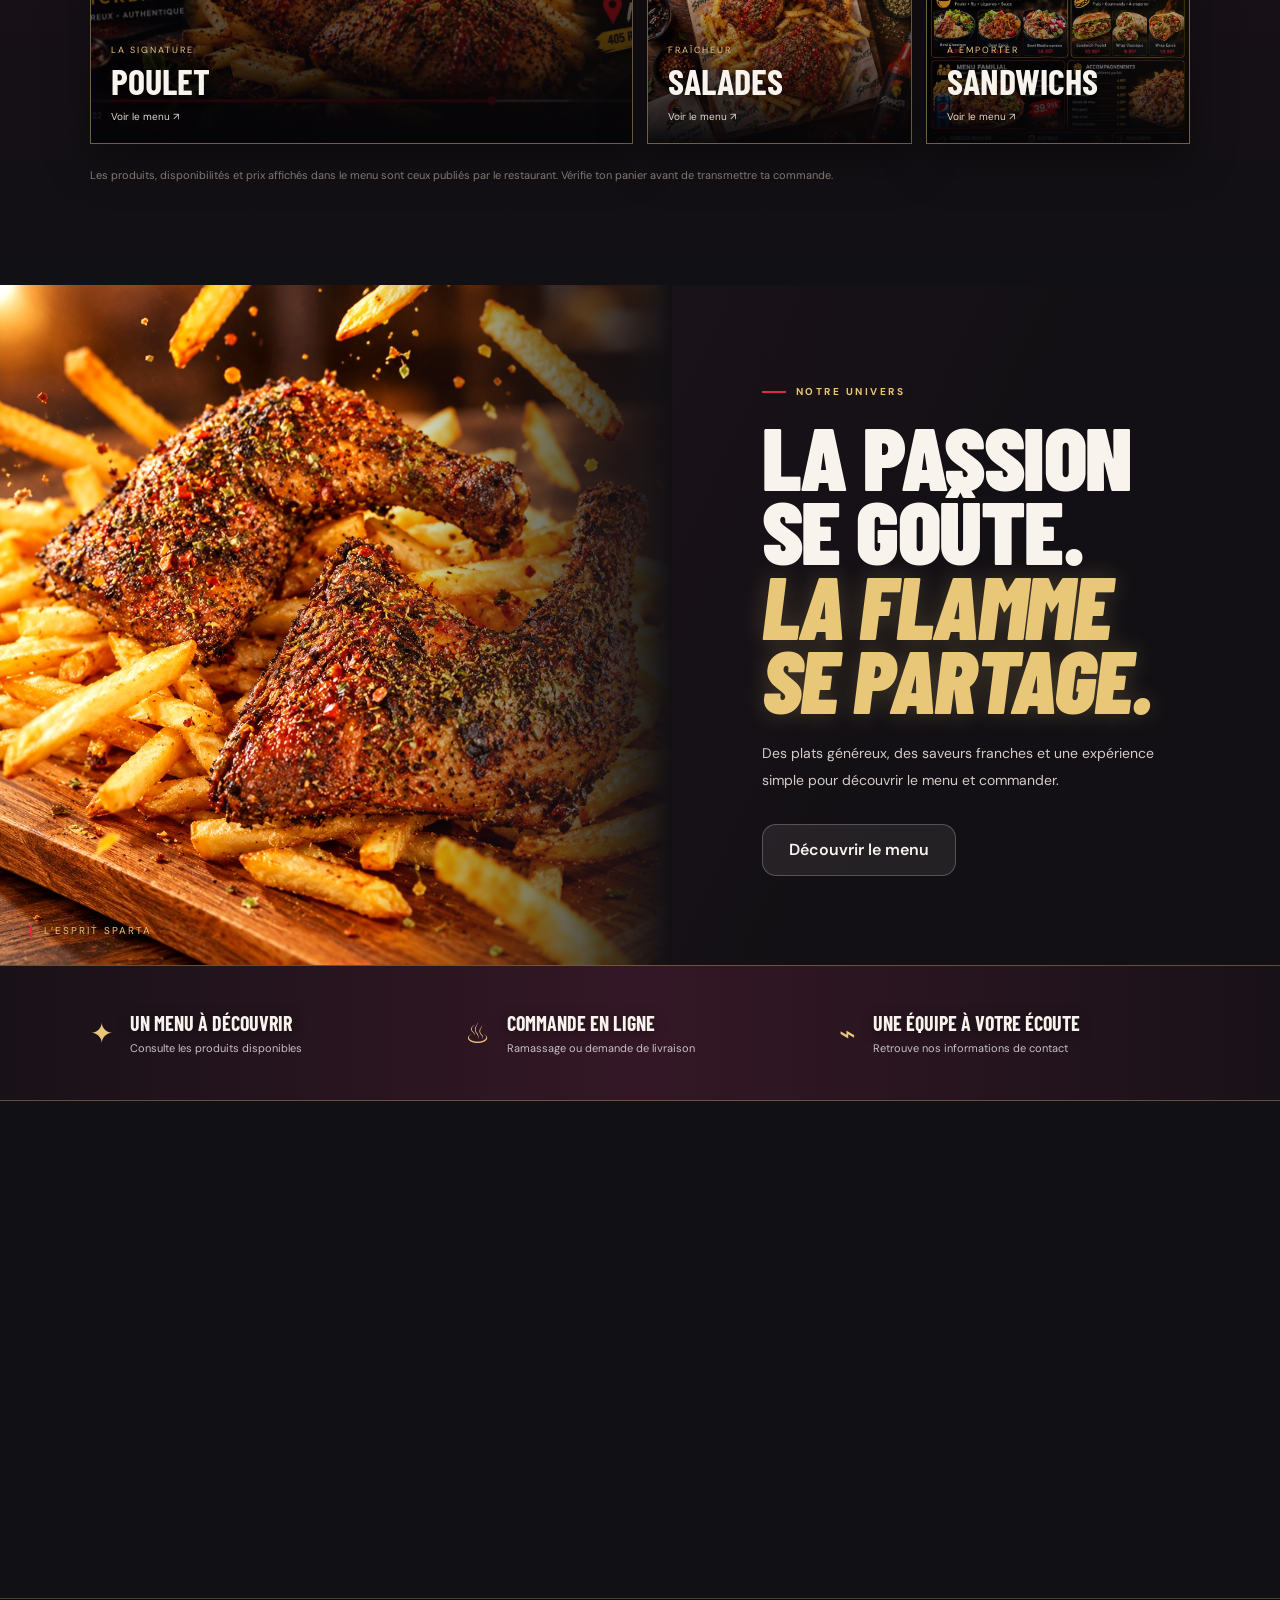
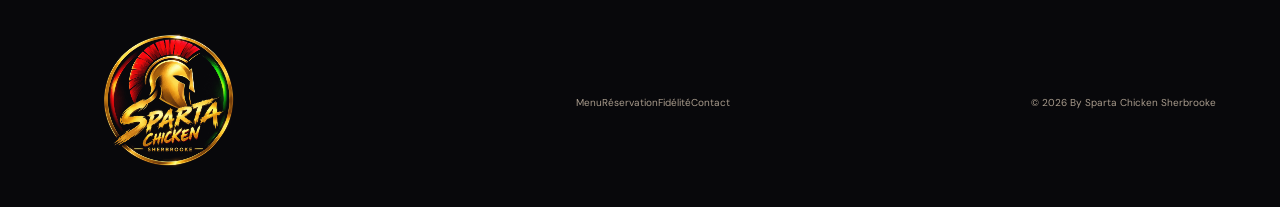
==== commit 9b3c54e4: "Add files via upload" ====
--- a/index.html
+++ b/index.html
@@ -1,17 +1,60 @@
-<!doctype html><html lang="fr"><meta charset="utf-8"><meta name="viewport" content="width=device-width,initial-scale=1"><meta name="robots" content="noindex,nofollow"><title>Espace équipe | Sparta Chicken</title><style>
-:root{color-scheme:light;--wine:#681b2b;--gold:#e0ad36;--cream:#fff8e9}*{box-sizing:border-box}body{margin:0;background:linear-gradient(135deg,#f8f0df,#ead5a7);color:#2b211b;font:15px system-ui}header{background:linear-gradient(110deg,#271e1e,#681b2b);color:#fff4df;padding:22px max(18px,calc((100vw - 950px)/2));border-bottom:4px solid var(--gold)}header h1{margin:3px 0;font-size:25px}header small{letter-spacing:.14em;color:#f0c765}main{max-width:950px;margin:25px auto;padding:0 16px}.panel,.card{background:var(--cream);border:1px solid #ddc58e;border-radius:15px;padding:18px;margin:14px 0;box-shadow:0 8px 24px #51320d0b}.login{max-width:420px;margin:9vh auto}.login h2{margin-top:0}label{display:grid;gap:6px;margin:12px 0;color:#5d4b3a;font-size:13px}input{padding:12px;border:1px solid #d9c18a;border-radius:9px;font:inherit}button{border:0;border-radius:9px;padding:11px 15px;background:linear-gradient(110deg,#f0ce73,#dba536);font-weight:800;color:#291d12;cursor:pointer;margin:4px}button.alt{background:#681b2b;color:#fff4df}.muted{color:#766b5e;font-size:13px}.error{color:#a72b25}.item{border-top:1px solid #eadbb9;padding:14px 0}.item:first-child{border:0}.pill{display:inline-block;background:#f2e3bd;border-radius:30px;padding:4px 9px;font-size:12px}.row{display:flex;gap:8px;flex-wrap:wrap;align-items:center;justify-content:space-between}.lines{margin:8px 0;padding-left:18px}.lines li{margin:4px 0}.lines small{display:block;color:#a72b25;font-weight:700}.store{display:flex;gap:12px;flex-wrap:wrap;align-items:center;justify-content:space-between}.dot{display:inline-block;width:10px;height:10px;border-radius:50%;margin-right:6px;background:#2e9d57}.dot.off{background:#c0392b}button.warn{background:#c0392b;color:#fff}
-</style><body><header><small>BY SPARTA CHICKEN · SHERBROOKE</small><h1>Espace équipe restaurant</h1></header><main><section id="login" class="panel login"><h2>Connexion employé</h2><form id="loginForm"><label>Nom d’utilisateur<input name="username" autocomplete="username" required></label><label>Mot de passe<input name="password" type="password" autocomplete="current-password" required></label><button>Se connecter</button><p id="error" class="error"></p></form></section><section id="app" hidden><div class="row"><h2>Commandes à traiter</h2><button class="alt" id="refresh">Actualiser</button><button id="logout">Déconnexion</button></div><p class="muted">Mise à jour des statuts de préparation.</p><div id="store" class="panel store"></div><div id="orders"></div><h2>Réservations</h2><div id="reservations"></div></section></main><script>
-const $=s=>document.querySelector(s),money=n=>(Number(n||0)/100).toLocaleString('fr-CA',{style:'currency',currency:'CAD'}),esc=s=>String(s??'').replace(/[&<>"']/g,c=>({'&':'&amp;','<':'&lt;','>':'&gt;','"':'&quot;',"'":'&#39;'}[c]));
-async function api(p,o={}){const r=await fetch('/api/staff/'+p,{credentials:'same-origin',headers:{'content-type':'application/json'},...o}),d=await r.json();if(!r.ok)throw Error(d.error||'Erreur');return d}
-const FR={pending:'Nouvelle',confirmed:'Confirmée',preparing:'En préparation',ready:'Prête',completed:'Terminée',cancelled:'Annulée'};
-function itemsHtml(json){let items=[];try{items=JSON.parse(json||'[]')}catch{}if(!Array.isArray(items)||!items.length)return '<p>'+esc(json)+'</p>';return '<ul class="lines">'+items.map(i=>{const o=i.options||{},bits=[o.spice?'Épices : '+o.spice:'',...(o.removals||[]),o.note?'« '+o.note+' »':''].filter(Boolean);return '<li><b>'+esc(i.quantity)+' × '+esc(i.name)+'</b>'+(bits.length?'<small>'+esc(bits.join(' · '))+'</small>':'')+'</li>'}).join('')+'</ul>'}
-function renderStore(st){const open=st.open;$('#store').innerHTML='<div><span class="dot'+(open?'':' off')+'"></span><b>'+(open?'Commandes en ligne ouvertes':(st.paused?'Commandes en pause':'Fermé selon les horaires'))+'</b><br><span class="muted">Aujourd’hui : '+esc(st.today_label)+(st.paused?'':' · prochaine ouverture : '+esc(st.next_open_label||'—'))+'</span></div><button class="'+(st.paused?'alt':'warn')+'" data-pause="'+(st.paused?'0':'1')+'">'+(st.paused?'Reprendre les commandes':'Mettre en pause')+'</button>'}
-let seen=0;function beep(){try{const c=new (window.AudioContext||window.webkitAudioContext)(),o=c.createOscillator(),g=c.createGain();o.connect(g);g.connect(c.destination);o.frequency.value=880;g.gain.value=.15;o.start();o.stop(c.currentTime+.35)}catch{}}
-async function load(){const [o,r,st]=await Promise.all([api('orders'),api('reservations'),api('store')]);renderStore(st);const maxId=Math.max(0,...o.orders.map(x=>x.id));if(seen&&maxId>seen){beep();document.title='🔔 Nouvelle commande · Espace équipe'}seen=Math.max(seen,maxId);$('#orders').innerHTML=o.orders.length?o.orders.map(x=>'<article class="card"><div class="row"><b>Commande #'+x.id+' · '+esc(x.customer_name)+'</b><span class="pill">'+esc(FR[x.status]||x.status)+'</span></div><p>'+esc(x.customer_phone)+' · '+money(x.total_cents)+(x.eta_minutes?' · promis en '+x.eta_minutes+'–'+(x.eta_minutes+10)+' min':'')+'</p><p><b>'+((x.fulfillment==='delivery')?'Livraison':'Ramassage')+'</b>'+(x.fulfillment==='delivery'?' · '+esc(x.delivery_address||'Adresse manquante'):'')+'</p>'+itemsHtml(x.items_json)+(x.notes?'<p><b>Instructions :</b> '+esc(x.notes)+'</p>':'')+'<div class="row">'+['confirmed','preparing','ready','completed'].map(s=>'<button data-order="'+x.id+'" data-status="'+s+'">'+({confirmed:'Confirmer',preparing:'En préparation',ready:'Prête',completed:'Terminée'}[s])+'</button>').join('')+'</div></article>').join(''):'<p class="panel">Aucune commande active.</p>';$('#reservations').innerHTML=r.reservations.length?r.reservations.map(x=>'<article class="card"><b>'+esc(x.customer_name)+'</b> · '+x.party_size+' personne(s)<p>'+esc(x.reservation_at)+' · '+esc(x.customer_phone)+'</p><p>'+esc(x.notes)+'</p><span class="pill">'+esc(x.status)+'</span></article>').join(''):'<p class="panel">Aucune réservation active.</p>'}
-async function start(){try{const s=await api('session');if(s.role!=='employee')throw Error('Ce compte n’est pas un compte employé.');$('#login').hidden=true;$('#app').hidden=false;await load()}catch{}}
-$('#loginForm').onsubmit=async e=>{e.preventDefault();try{const s=await api('login',{method:'POST',body:JSON.stringify(Object.fromEntries(new FormData(e.target)))});if(s.role!=='employee')throw Error('Compte employé requis.');await start()}catch(x){$('#error').textContent=x.message}};
-$('#refresh').onclick=()=>load().catch(e=>alert(e.message));$('#logout').onclick=async()=>{await api('logout',{method:'POST'});location.reload()};
-document.addEventListener('click',async e=>{const pz=e.target.closest('[data-pause]');if(pz){try{await api('store',{method:'POST',body:JSON.stringify({paused:pz.dataset.pause==='1'})});await load()}catch(x){alert(x.message)}return}const b=e.target.closest('[data-order]');if(!b)return;try{await api('orders/'+b.dataset.order,{method:'PATCH',body:JSON.stringify({status:b.dataset.status})});await load()}catch(x){alert(x.message)}});
-setInterval(()=>{if(!$('#app').hidden)load().catch(()=>{})},30000);document.addEventListener('visibilitychange',()=>{if(!document.hidden)document.title='Espace équipe | Sparta Chicken'});
-start();
-</script></body></html>+<!doctype html>
+<html lang="fr-CA">
+<head>
+  <meta charset="utf-8">
+  <meta name="viewport" content="width=device-width, initial-scale=1, viewport-fit=cover">
+  <meta name="theme-color" content="#090706">
+  <meta name="description" content="By Sparta Chicken Sherbrooke : découvrez le menu, les commandes en ligne et les informations du restaurant.">
+  <link rel="canonical" href="/">
+  <title>By Sparta Chicken Sherbrooke — Le feu, le goût, la légende</title>
+  <link rel="preload" as="video" href="sparta-hero.mp4" type="video/mp4">
+  <link rel="stylesheet" href="accueil.css">
+</head>
+<body>
+<div class="ember ember-one"></div><div class="ember ember-two"></div>
+<header class="topbar">
+  <a class="brand" href="index.html" aria-label="By Sparta Chicken, accueil"><img class="official-logo" src="sparta-chicken-logo.jpg" alt="Logo officiel By Sparta Chicken Sherbrooke" width="420" height="336"></a>
+  <button class="menu-toggle" aria-expanded="false" aria-label="Ouvrir le menu">☰</button>
+  <nav class="nav" aria-label="Navigation principale">
+    <a class="active" href="index.html" aria-current="page">Accueil</a>
+    <a href="menu.html">Menu & commandes</a>
+    <a href="reservation.html">Réservation</a>
+    <a href="fidelite.html">Fidélité</a>
+    <a href="avis.html">Avis</a>
+    <a href="contact.html">Contact</a>
+  </nav>
+  <a class="order-pill" href="menu.html#online-checkout">Commander <span>↗</span></a>
+</header>
+<main>
+<section class="hero" aria-label="Accueil Sparta Chicken">
+  <video class="hero-video" autoplay muted loop playsinline preload="metadata" poster="sparta-hero-cinema.png"><source src="sparta-hero.mp4" type="video/mp4"></video>
+  <div class="hero-shade"></div><div class="hero-grain"></div>
+  <div class="hero-copy reveal">
+    <p class="eyebrow"><span></span> SHERBROOKE · BY SPARTA CHICKEN</p>
+    <h1>Le feu.<br><em>Le goût.</em><br>La légende.</h1>
+    <p class="hero-desc">Du poulet, des burgers et des grillades : découvre l’univers Sparta Chicken et choisis ce qui te fait envie.</p>
+    <div class="hero-actions"><a class="btn btn-red" href="menu.html#online-checkout">Commander en ligne <b>↗</b></a><a class="btn btn-ghost" href="menu.html">Explorer le menu <b>↓</b></a></div>
+    <div class="hero-footnote"><span class="gold-dot"></span> Le goût rassemble · Sherbrooke</div>
+  </div>
+  <div class="hero-stamp"><span class="stamp-ring">SPARTA<br><b>GRILL</b></span><small>LA FLAMME<br>DU GOÛT</small></div>
+  <div class="halal-seal" aria-label="Sparta Chicken — Halal 100 pour cent"><img src="halal-sparta-badge.svg" alt="Sparta Chicken — Halal 100 %"></div>
+  <div class="hero-bottom"><span>01 / 01</span><span class="hero-line"></span><span>UNE EXPÉRIENCE QUI A DU FEU</span><a class="scroll-cue" href="#categories">DÉFILER ↓</a></div>
+</section>
+<section class="category-section" id="categories">
+  <div class="section-head reveal"><div><p class="eyebrow"><span></span> À DÉCOUVRIR</p><h2>Nos envies.<br><em>Votre festin.</em></h2></div><a href="menu.html" class="text-link">Voir le menu complet <span>↗</span></a></div>
+  <div class="category-grid">
+    <a class="food-card card-large reveal" href="menu.html"><img src="chicken.jpg" alt="Poulet grillé Sparta" loading="lazy"><span class="card-number">01</span><span class="card-caption"><small>LA SIGNATURE</small><strong>Poulet</strong><i>Voir le menu ↗</i></span></a>
+    <a class="food-card reveal" href="menu.html"><img src="grill.jpg" alt="Grillades" loading="lazy"><span class="card-number">02</span><span class="card-caption"><small>CUIT À LA FLAMME</small><strong>Grillades</strong><i>Voir le menu ↗</i></span></a>
+    <a class="food-card reveal" href="menu.html"><img src="burger.jpg" alt="Burger" loading="lazy"><span class="card-number">03</span><span class="card-caption"><small>GÉNÉREUX</small><strong>Burgers</strong><i>Voir le menu ↗</i></span></a>
+    <a class="food-card reveal" href="menu.html"><img src="salad.jpg" alt="Salade fraîche" loading="lazy"><span class="card-number">04</span><span class="card-caption"><small>FRAÎCHEUR</small><strong>Salades</strong><i>Voir le menu ↗</i></span></a>
+    <a class="food-card reveal" href="menu.html"><img src="sandwich.jpg" alt="Sandwich" loading="lazy"><span class="card-number">05</span><span class="card-caption"><small>À EMPORTER</small><strong>Sandwichs</strong><i>Voir le menu ↗</i></span></a>
+  </div>
+  <p class="menu-note">Les produits, disponibilités et prix affichés dans le menu sont ceux publiés par le restaurant. Vérifie ton panier avant de transmettre ta commande.</p>
+</section>
+<section class="manifesto" id="histoire"><div class="manifesto-image reveal"><img src="grill.jpg" alt="Cuisson au grill" loading="lazy"><div class="image-label">L’ESPRIT SPARTA</div></div><div class="manifesto-copy reveal"><p class="eyebrow"><span></span> NOTRE UNIVERS</p><h2>La passion<br>se goûte.<br><em>La flamme se partage.</em></h2><p>Des plats généreux, des saveurs franches et une expérience simple pour découvrir le menu et commander.</p><a class="btn btn-ghost" href="menu.html">Découvrir le menu <b>↗</b></a></div></section>
+<section class="promise" id="promesses"><div class="promise-item reveal"><span>✦</span><div><b>Un menu à découvrir</b><small>Consulte les produits disponibles</small></div></div><div class="promise-item reveal"><span>♨</span><div><b>Commande en ligne</b><small>Ramassage ou demande de livraison</small></div></div><div class="promise-item reveal"><span>⌁</span><div><b>Une équipe à votre écoute</b><small>Retrouve nos informations de contact</small></div></div></section>
+<section class="final-cta reveal"><p class="eyebrow"><span></span> PRÊT À PASSER À TABLE ?</p><h2>La prochaine bouchée<br><em>vous attend.</em></h2><a class="btn btn-red" href="menu.html#online-checkout">Voir le menu et commander <b>↗</b></a></section>
+</main>
+<footer><a class="brand" href="index.html"><img class="official-logo" src="sparta-chicken-logo.jpg" alt="Logo officiel By Sparta Chicken Sherbrooke" width="420" height="336"></a><nav aria-label="Liens de pied de page"><a href="menu.html">Menu</a><a href="reservation.html">Réservation</a><a href="fidelite.html">Fidélité</a><a href="contact.html">Contact</a></nav><span>© <span id="year"></span> By Sparta Chicken Sherbrooke</span></footer>
+<script src="accueil.js"></script>
+</body></html>
--- a/accueil.css
+++ b/accueil.css
@@ -0,0 +1,425 @@
+@import url('https://fonts.googleapis.com/css2?family=Barlow+Condensed:wght@500;600;700;800;900&family=DM+Sans:wght@400;500;600;700&display=swap');
+:root{--bg:#090706;--panel:#110d0b;--red:#f21e27;--gold:#e8b94c;--cream:#f5eee2;--muted:#b3a99d;--line:rgba(232,185,76,.28)}*{box-sizing:border-box}html{scroll-behavior:smooth;scroll-padding-top:84px}body{margin:0;background:var(--bg);color:var(--cream);font-family:'DM Sans',Arial,sans-serif;overflow-x:hidden}a{color:inherit;text-decoration:none}.ember{position:fixed;z-index:-1;pointer-events:none;width:45vw;height:45vw;border-radius:50%;filter:blur(100px);opacity:.09}.ember-one{background:#ed241b;top:15%;left:-25%}.ember-two{background:#d18b18;right:-25%;top:55%}.topbar{height:78px;position:absolute;z-index:10;top:0;left:0;width:100%;display:flex;align-items:center;justify-content:space-between;padding:0 clamp(20px,5vw,84px);border-bottom:1px solid rgba(255,255,255,.12);background:linear-gradient(#080605c9,transparent)}.brand{display:flex;align-items:center;gap:10px;min-width:max-content}.brand-mark{display:grid;place-items:center;width:42px;height:42px;border:1px solid var(--gold);border-radius:50%;color:var(--gold);font-size:27px;box-shadow:inset 0 0 0 3px #d92124}.brand-words{display:flex;flex-direction:column;font-family:'Barlow Condensed',sans-serif;line-height:.92;letter-spacing:.5px}.brand-words b{font-size:20px;font-weight:900;font-style:italic}.brand-words small{font-size:9px;letter-spacing:3px;color:var(--gold);text-align:center;margin-top:5px}.nav{display:flex;align-items:center;gap:clamp(14px,2.3vw,38px);font-size:11px;text-transform:uppercase;letter-spacing:1.1px;color:#d8d0c4}.nav a{transition:color .25s}.nav a:hover,.nav .active{color:var(--gold)}.old-site{border-left:1px solid var(--line);padding-left:18px}.order-pill{border:1px solid var(--gold);border-radius:99px;padding:12px 18px;color:var(--gold);font-size:12px;font-weight:700;white-space:nowrap}.order-pill span{margin-left:12px}.menu-toggle{display:none;background:transparent;border:1px solid var(--line);border-radius:10px;color:white;padding:9px 12px;font-size:21px}.hero{min-height:min(850px,100svh);min-height:max(700px,100svh);position:relative;display:flex;align-items:center;isolation:isolate;overflow:hidden}.hero-video,.hero-shade,.hero-grain{position:absolute;inset:0;width:100%;height:100%;z-index:-1}.hero-video{object-fit:cover;object-position:center 48%;filter:saturate(1.08)}.hero-shade{background:linear-gradient(90deg,rgba(5,4,3,.93) 0%,rgba(5,4,3,.78) 31%,rgba(5,4,3,.28) 65%,rgba(5,4,3,.12) 100%),linear-gradient(0deg,#090706 0%,transparent 23%,rgba(5,4,3,.12) 75%,#09070665 100%)}.hero-grain{opacity:.08;background-image:url("data:image/svg+xml,%3Csvg viewBox='0 0 180 180' xmlns='http://www.w3.org/2000/svg'%3E%3Cfilter id='n'%3E%3CfeTurbulence type='fractalNoise' baseFrequency='.9' numOctaves='3' stitchTiles='stitch'/%3E%3C/filter%3E%3Crect width='100%25' height='100%25' filter='url(%23n)' opacity='.35'/%3E%3C/svg%3E")}.hero-copy{width:min(610px,55vw);margin-left:clamp(24px,9vw,150px);padding-top:70px}.eyebrow{display:flex;align-items:center;gap:10px;font-size:10px;letter-spacing:2.5px;font-weight:700;color:var(--gold);text-transform:uppercase}.eyebrow span{width:24px;height:2px;background:var(--red);display:inline-block}.hero h1,.section-head h2,.manifesto h2,.final-cta h2{font-family:'Barlow Condensed',Impact,sans-serif;font-weight:900;text-transform:uppercase;letter-spacing:-1.5px;line-height:.83;margin:24px 0;font-size:clamp(76px,10vw,148px)}h1 em,h2 em{color:var(--gold);font-style:italic}.hero-desc{max-width:380px;color:#ded4c8;line-height:1.8;font-size:14px}.hero-actions{display:flex;gap:12px;flex-wrap:wrap;margin-top:30px}.btn{display:inline-flex;align-items:center;gap:28px;padding:16px 21px;text-transform:uppercase;font-size:11px;font-weight:800;letter-spacing:.8px;border-radius:3px;transition:transform .25s,background .25s,border-color .25s}.btn:hover{transform:translateY(-3px)}.btn b{font-size:16px}.btn-red{background:var(--red);color:white;box-shadow:0 9px 32px #f21e272b}.btn-red:hover{background:#ff343b}.btn-ghost{border:1px solid var(--gold);color:var(--gold);background:#0a0806a8}.hero-footnote{display:flex;align-items:center;gap:9px;margin-top:42px;font-size:10px;color:#c5b7a7;letter-spacing:.5px}.gold-dot{width:7px;height:7px;background:var(--gold);border-radius:50%;box-shadow:0 0 14px var(--gold)}.hero-stamp{position:absolute;right:clamp(30px,7vw,115px);bottom:20%;display:flex;align-items:center;gap:12px;transform:rotate(8deg);color:var(--gold);font-family:'Barlow Condensed',sans-serif;font-weight:800;font-size:10px;letter-spacing:2px}.stamp-ring{width:91px;height:91px;border:1px solid var(--gold);outline:1px solid #e8b94c55;outline-offset:5px;border-radius:50%;display:grid;place-content:center;text-align:center;line-height:1.2;font-size:11px}.stamp-ring b{font-size:18px}.hero-bottom{position:absolute;bottom:27px;left:clamp(24px,5vw,80px);right:clamp(24px,5vw,80px);display:flex;align-items:center;gap:18px;font-size:9px;letter-spacing:2px;color:#d5c9b8}.hero-line{height:1px;flex:1;background:linear-gradient(90deg,var(--gold),transparent)}.scroll-cue{color:var(--gold)}.category-section{padding:110px clamp(20px,7vw,110px) 90px;background:radial-gradient(ellipse at 80% 30%,#30100940,transparent 40%),var(--bg)}.section-head{display:flex;align-items:end;justify-content:space-between;gap:20px;margin-bottom:38px}.section-head h2,.manifesto h2,.final-cta h2{font-size:clamp(58px,7vw,95px);margin:20px 0 0}.text-link{font-size:11px;text-transform:uppercase;letter-spacing:1px;color:var(--gold);padding-bottom:7px;border-bottom:1px solid var(--gold)}.text-link span{margin-left:20px}.category-grid{display:grid;grid-template-columns:repeat(4,minmax(0,1fr));grid-auto-rows:245px;gap:14px}.food-card{position:relative;display:block;overflow:hidden;background:#19100c;border:1px solid #b68a303d;min-height:200px}.food-card.card-large{grid-column:span 2;grid-row:span 2}.food-card img{width:100%;height:100%;object-fit:cover;position:absolute;inset:0;transition:transform .8s cubic-bezier(.2,.7,.2,1),filter .5s;filter:brightness(.75) saturate(.95)}.food-card:after{content:"";position:absolute;inset:0;background:linear-gradient(0deg,rgba(4,3,2,.94),transparent 62%),linear-gradient(120deg,transparent 45%,#e8b94c12)}.food-card:hover img{transform:scale(1.07);filter:brightness(.95) saturate(1.1)}.card-number{position:absolute;z-index:1;top:15px;left:16px;font-family:'Barlow Condensed';font-size:13px;color:var(--gold);border:1px solid #e8b94c88;padding:5px 8px}.card-caption{position:absolute;z-index:1;bottom:20px;left:20px;right:18px;display:flex;flex-direction:column;align-items:flex-start}.card-caption small{font-size:9px;color:var(--gold);letter-spacing:2px}.card-caption strong{font-family:'Barlow Condensed';font-size:clamp(24px,3vw,36px);text-transform:uppercase;line-height:1.1;margin:5px 0 9px}.card-caption i{font-size:10px;font-style:normal;color:#e3d8ca}.menu-note{color:#8e8377;font-size:11px;margin-top:22px;line-height:1.7}.manifesto{display:grid;grid-template-columns:1.05fr .95fr;min-height:570px;background:#100b09}.manifesto-image{position:relative;min-height:470px;overflow:hidden}.manifesto-image img{width:100%;height:100%;position:absolute;object-fit:cover;filter:brightness(.75)}.manifesto-image:after{content:"";position:absolute;inset:0;background:linear-gradient(90deg,transparent 65%,#100b09)}.image-label{position:absolute;z-index:1;bottom:28px;left:30px;font-size:10px;letter-spacing:2px;color:var(--gold);border-left:2px solid var(--red);padding-left:12px}.manifesto-copy{padding:clamp(40px,7vw,100px);align-self:center}.manifesto-copy>p:not(.eyebrow){max-width:410px;color:var(--muted);line-height:1.9;font-size:14px;margin:25px 0 30px}.promise{display:grid;grid-template-columns:repeat(3,1fr);padding:45px clamp(20px,7vw,110px);border-top:1px solid var(--line);border-bottom:1px solid var(--line);gap:24px}.promise-item{display:flex;align-items:center;gap:17px}.promise-item>span{font-size:28px;color:var(--gold)}.promise-item div{display:flex;flex-direction:column;gap:6px}.promise-item b{font-family:'Barlow Condensed';font-size:20px;text-transform:uppercase}.promise-item small{font-size:11px;color:var(--muted)}.final-cta{text-align:center;padding:100px 20px 115px;background:radial-gradient(ellipse at center,#4a160f55,transparent 60%)}.final-cta .eyebrow{justify-content:center}.final-cta h2{margin:24px 0 34px}footer{display:flex;align-items:center;justify-content:space-between;gap:20px;padding:25px clamp(20px,5vw,80px);border-top:1px solid var(--line);font-size:10px;color:#a89b8c}footer .brand-words b{font-size:15px}footer .brand-mark{width:35px;height:35px}.reveal{opacity:0;transform:translateY(24px);transition:opacity .8s ease,transform .8s cubic-bezier(.2,.7,.2,1)}.reveal.visible{opacity:1;transform:translateY(0)}
+@media(max-width:900px){.topbar{padding:0 22px}.menu-toggle{display:block;margin-left:auto;margin-right:12px}.nav{display:none;position:absolute;top:68px;left:16px;right:16px;padding:18px;background:#100b09f5;border:1px solid var(--line);border-radius:12px;flex-direction:column;align-items:stretch;gap:0}.nav.open{display:flex}.nav a{padding:14px 8px;border-bottom:1px solid #ffffff10}.nav .old-site{border-left:0;padding-left:8px}.order-pill{padding:11px 13px}.hero-copy{width:min(600px,75vw);margin-left:7vw}.hero h1{font-size:clamp(78px,13vw,120px)}.hero-stamp{right:6vw;bottom:14%;transform:scale(.8) rotate(8deg)}.category-grid{grid-template-columns:repeat(2,minmax(0,1fr));grid-auto-rows:230px}.food-card.card-large{grid-row:span 1}.manifesto{min-height:0}.manifesto-copy{padding:45px 30px}.manifesto h2{font-size:clamp(54px,8vw,76px)}.promise{padding:35px 25px;gap:14px}.promise-item{align-items:flex-start;gap:10px}.promise-item b{font-size:17px}}
+@media(max-width:560px){.topbar{height:68px;padding:0 15px}.brand-mark{width:35px;height:35px;font-size:22px}.brand-words b{font-size:16px}.brand-words small{font-size:8px}.order-pill{font-size:10px;padding:10px 11px}.order-pill span{margin-left:4px}.hero{min-height:790px;min-height:100svh;align-items:flex-end;padding-bottom:105px}.hero-video{object-position:62% center}.hero-shade{background:linear-gradient(0deg,rgba(5,4,3,.97) 0%,rgba(5,4,3,.76) 38%,rgba(5,4,3,.22) 100%),linear-gradient(90deg,#05040388,transparent)}.hero-copy{width:auto;margin:0 22px;padding-top:80px}.hero h1{font-size:clamp(72px,19vw,100px);margin:20px 0}.hero-desc{font-size:13px;max-width:320px}.hero-actions{gap:9px}.btn{padding:14px 14px;gap:14px;font-size:9px}.hero-stamp{top:100px;right:25px;bottom:auto;transform:scale(.66) rotate(8deg);transform-origin:top right}.hero-footnote{margin-top:25px;font-size:9px}.hero-bottom{bottom:20px;left:22px;right:22px;gap:10px;font-size:8px}.scroll-cue{display:none}.category-section{padding:70px 16px 60px}.section-head{align-items:flex-start;flex-direction:column;margin-bottom:25px}.section-head h2{font-size:68px}.text-link{margin-top:5px}.category-grid{gap:9px;grid-auto-rows:205px}.food-card{min-height:190px}.food-card.card-large{grid-column:span 2;grid-row:span 1;min-height:245px}.card-caption{left:13px;bottom:14px}.card-caption strong{font-size:27px}.card-caption small{font-size:8px;letter-spacing:1.3px}.card-number{top:10px;left:10px}.menu-note{font-size:10px}.manifesto{grid-template-columns:1fr}.manifesto-image{min-height:300px}.manifesto-image:after{background:linear-gradient(0deg,#100b09,transparent 45%)}.manifesto-copy{padding:10px 22px 55px}.manifesto h2{font-size:64px}.promise{grid-template-columns:1fr;padding:30px 24px;gap:24px}.promise-item{align-items:center}.final-cta{padding:75px 18px}.final-cta h2{font-size:58px}footer{flex-wrap:wrap;justify-content:center;text-align:center}footer>span{width:100%;order:3}}
+@media(prefers-reduced-motion:reduce){*,*:before,*:after{scroll-behavior:auto!important;animation:none!important;transition:none!important}.reveal{opacity:1;transform:none}}
+
+/* Sceau Halal Sparta — ajouté sans modifier les autres éléments visuels */
+.halal-seal{position:absolute;z-index:4;top:17%;right:clamp(24px,6vw,100px);width:clamp(104px,14vw,168px);aspect-ratio:1;filter:drop-shadow(0 0 15px #d9a52e55);pointer-events:none}
+.halal-seal img{display:block;width:100%;height:100%;object-fit:contain}
+@media(max-width:900px){.halal-seal{top:17%;right:5vw;width:clamp(100px,17vw,145px)}}
+@media(max-width:560px){.halal-seal{top:105px;right:16px;width:94px}}
+
+/* Nouvelle ambiance Sparta : noir charbon adouci, bordeaux, or, rouge et brume lumineuse */
+:root{
+ --bg:#211b1a;--panel:#302326;--red:#ed2935;--gold:#efc45f;--cream:#fff3e3;
+ --muted:#d0c2bb;--line:rgba(239,196,95,.38);
+}
+html,body{background-color:#211b1a}
+body{
+ background:
+  radial-gradient(ellipse at 12% 18%,rgba(117,43,52,.34),transparent 38%),
+  radial-gradient(ellipse at 86% 45%,rgba(184,133,83,.16),transparent 34%),
+  linear-gradient(135deg,#292122 0%,#211b1a 48%,#2b2022 100%);
+}
+body:before,body:after{
+ content:"";position:fixed;inset:-18%;z-index:-1;pointer-events:none;
+}
+body:before{
+ background:
+  radial-gradient(ellipse at 22% 34%,rgba(202,207,210,.13),transparent 24%),
+  radial-gradient(ellipse at 72% 62%,rgba(196,199,202,.12),transparent 27%),
+  radial-gradient(ellipse at 48% 92%,rgba(126,43,58,.18),transparent 28%);
+ filter:blur(36px);animation:sparta-mist 19s ease-in-out infinite alternate;
+}
+body:after{
+ background:radial-gradient(ellipse at 50% 50%,transparent 48%,rgba(7,5,7,.2) 100%);
+ opacity:.7;animation:sparta-glow 8s ease-in-out infinite alternate;
+}
+@keyframes sparta-mist{0%{transform:translate3d(-2%,1%,0) scale(1)}50%{transform:translate3d(2%,-1%,0) scale(1.07)}100%{transform:translate3d(-1%,2%,0) scale(1.03)}}
+@keyframes sparta-glow{from{opacity:.35}to{opacity:.8}}
+.topbar{background:linear-gradient(rgba(35,25,27,.94),rgba(35,25,27,.28));border-bottom-color:rgba(239,196,95,.24);backdrop-filter:blur(8px)}
+.hero-shade{
+ background:
+  linear-gradient(90deg,rgba(24,16,18,.82) 0%,rgba(39,22,27,.62) 38%,rgba(40,24,25,.22) 100%),
+  linear-gradient(0deg,#211b1a 0%,transparent 25%,rgba(28,18,20,.16) 100%);
+}
+.hero-video{filter:saturate(1.12) brightness(.94)}
+.hero-stamp{filter:drop-shadow(0 0 12px rgba(239,196,95,.3))}
+.btn-red{box-shadow:0 0 22px rgba(237,41,53,.24),0 9px 32px rgba(237,41,53,.2);animation:sparta-red-pulse 4.5s ease-in-out infinite}
+.btn-ghost,.order-pill{box-shadow:inset 0 0 16px rgba(239,196,95,.045),0 0 18px rgba(239,196,95,.08)}
+@keyframes sparta-red-pulse{0%,100%{box-shadow:0 0 14px rgba(237,41,53,.18),0 9px 32px rgba(237,41,53,.16)}50%{box-shadow:0 0 28px rgba(237,41,53,.36),0 9px 38px rgba(237,41,53,.24)}}
+.category-section{background:radial-gradient(ellipse at 78% 18%,rgba(115,38,55,.24),transparent 42%),linear-gradient(180deg,#282021,#211b1a)}
+.food-card{background:#39292b;border-color:rgba(239,196,95,.42);box-shadow:0 12px 36px rgba(8,4,7,.22)}
+.food-card img{filter:brightness(.88) saturate(1.06)}
+.food-card:hover{box-shadow:0 0 26px rgba(239,196,95,.16),0 18px 42px rgba(8,4,7,.3)}
+.manifesto{background:linear-gradient(120deg,#302326,#211b1a 72%)}
+.manifesto-image img{filter:brightness(.9) saturate(1.08)}
+.manifesto-image:after{background:linear-gradient(90deg,transparent 60%,#282021)}
+.promise{background:rgba(54,35,40,.42);border-color:rgba(239,196,95,.3)}
+.final-cta{background:radial-gradient(ellipse at center,rgba(133,40,55,.34),transparent 64%)}
+footer{background:#1c1718;border-color:rgba(239,196,95,.28)}
+.halal-seal{filter:drop-shadow(0 0 18px rgba(239,196,95,.38)) drop-shadow(0 0 24px rgba(32,125,70,.18))}
+@media(max-width:900px){.nav{background:rgba(42,30,33,.97);backdrop-filter:blur(14px)}}
+@media(prefers-reduced-motion:reduce){body:before,body:after,.btn-red{animation:none}}
+
+/* Brume grise de feu : fumée douce, argentée et mouvante */
+.ember-one{
+ background:radial-gradient(ellipse,rgba(190,196,199,.48) 0%,rgba(119,126,132,.22) 34%,transparent 72%);
+ opacity:.22;filter:blur(72px);animation:sparta-smoke-left 17s ease-in-out infinite alternate;
+}
+.ember-two{
+ background:radial-gradient(ellipse,rgba(211,214,213,.38) 0%,rgba(126,132,137,.18) 38%,transparent 74%);
+ opacity:.2;filter:blur(86px);animation:sparta-smoke-right 22s ease-in-out infinite alternate;
+}
+body:before{
+ background:
+  radial-gradient(ellipse at 18% 30%,rgba(201,207,210,.2),transparent 29%),
+  radial-gradient(ellipse at 72% 42%,rgba(177,184,188,.19),transparent 31%),
+  radial-gradient(ellipse at 43% 78%,rgba(151,158,163,.17),transparent 32%),
+  radial-gradient(ellipse at 84% 88%,rgba(117,43,52,.18),transparent 28%);
+ filter:blur(42px);opacity:.9;
+}
+@keyframes sparta-smoke-left{
+  0%{transform:translate3d(-5%,4%,0) scale(.92)}
+  50%{transform:translate3d(8%,-3%,0) scale(1.12)}
+  100%{transform:translate3d(2%,7%,0) scale(1.04)}
+}
+@keyframes sparta-smoke-right{
+  0%{transform:translate3d(6%,-4%,0) scale(1.08)}
+  50%{transform:translate3d(-7%,5%,0) scale(.94)}
+  100%{transform:translate3d(-2%,-6%,0) scale(1.14)}
+}
+@media(prefers-reduced-motion:reduce){.ember-one,.ember-two{animation:none}}
+
+/* Éclaircissement général demandé : graphite chaud, brume argentée visible et feu doré */
+:root{
+ --bg:#393033;--panel:#49363a;--cream:#fff7ed;--muted:#e0d5d0;
+ --gold:#ffd36b;--red:#ff303b;--line:rgba(255,211,107,.48);
+}
+body{
+ background:
+  radial-gradient(ellipse at 14% 16%,rgba(155,67,77,.38),transparent 40%),
+  radial-gradient(ellipse at 82% 38%,rgba(209,187,165,.2),transparent 38%),
+  linear-gradient(135deg,#403538 0%,#30292c 52%,#443237 100%);
+}
+body:after{
+ background:radial-gradient(ellipse at 50% 50%,transparent 62%,rgba(13,9,11,.08) 100%);
+ opacity:.35;
+}
+body:before{
+ background:
+  radial-gradient(ellipse at 18% 28%,rgba(224,229,231,.3),transparent 31%),
+  radial-gradient(ellipse at 72% 42%,rgba(215,220,222,.28),transparent 33%),
+  radial-gradient(ellipse at 43% 78%,rgba(190,198,202,.24),transparent 34%),
+  radial-gradient(ellipse at 84% 88%,rgba(145,57,72,.22),transparent 30%);
+ filter:blur(35px);opacity:1;
+}
+.ember-one{opacity:.34}
+.ember-two{opacity:.32}
+.topbar{background:linear-gradient(rgba(52,40,43,.82),rgba(52,40,43,.18));}
+.hero-shade{
+ background:
+  linear-gradient(90deg,rgba(30,22,24,.48) 0%,rgba(48,30,34,.32) 42%,rgba(50,32,33,.08) 100%),
+  linear-gradient(0deg,rgba(42,34,35,.74) 0%,transparent 32%,rgba(42,30,32,.04) 100%);
+}
+.hero-video{filter:saturate(1.18) brightness(1.12) contrast(1.04)}
+.hero-copy{text-shadow:0 2px 18px rgba(15,9,10,.28)}
+.hero-desc{color:#fff1e7}
+.category-section{background:radial-gradient(ellipse at 78% 18%,rgba(143,54,71,.28),transparent 42%),linear-gradient(180deg,#403337,#332b2e)}
+.food-card{background:#514044}
+.food-card img{filter:brightness(1.04) saturate(1.12)}
+.manifesto{background:linear-gradient(120deg,#49363a,#332b2e 72%)}
+.manifesto-image img{filter:brightness(1.08) saturate(1.12)}
+.manifesto-image:after{background:linear-gradient(90deg,transparent 66%,#3b3033)}
+.promise{background:rgba(91,62,68,.38)}
+.final-cta{background:radial-gradient(ellipse at center,rgba(165,62,79,.36),transparent 66%)}
+footer{background:#2c2528}
+.btn-red{background:#ff303b;box-shadow:0 0 30px rgba(255,48,59,.34),0 9px 34px rgba(255,48,59,.24)}
+.btn-ghost,.order-pill{border-color:#ffd36b;color:#ffdc8a}
+@media(max-width:900px){.nav{background:rgba(60,45,49,.96)}}
+
+/* SPARTA SIGNATURE — étoiles flottantes, braises et feu argent-or-bordeaux */
+:root{--burgundy:#762b40;--burgundy-deep:#4b202d;--silver:#e2e7eb}
+.ember-one,.ember-two{mix-blend-mode:screen}
+.ember-one{background:radial-gradient(ellipse,rgba(225,231,235,.55),rgba(173,181,188,.22) 38%,rgba(255,170,91,.12) 55%,transparent 75%);animation:sparta-smoke-left 13s ease-in-out infinite alternate,sparta-ember-flicker 5s ease-in-out infinite}
+.ember-two{background:radial-gradient(ellipse,rgba(255,207,111,.42),rgba(184,77,83,.2) 42%,rgba(204,213,220,.14) 58%,transparent 76%);animation:sparta-smoke-right 16s ease-in-out infinite alternate,sparta-ember-flicker 6s ease-in-out infinite reverse}
+@keyframes sparta-ember-flicker{0%,100%{opacity:.22}35%{opacity:.42}68%{opacity:.3}}
+.hero{isolation:isolate}
+.hero:before,.hero:after{content:"";position:absolute;inset:0;pointer-events:none;z-index:1}
+.hero:before{opacity:.72;background-image:radial-gradient(circle,rgba(255,231,174,.98) 0 1px,transparent 1.9px),radial-gradient(circle,rgba(226,234,240,.9) 0 1.2px,transparent 2px),radial-gradient(circle,rgba(255,86,73,.9) 0 1px,transparent 2px),radial-gradient(circle,rgba(255,202,100,.9) 0 1.5px,transparent 2.4px);background-size:137px 163px,191px 211px,229px 181px,283px 247px;background-position:12px 20px,70px 90px,140px 35px,25px 150px;animation:sparta-stars-drift 26s linear infinite,sparta-stars-twinkle 4s ease-in-out infinite alternate;mask-image:linear-gradient(180deg,transparent 0%,#000 12%,#000 85%,transparent 100%)}
+.hero:after{opacity:.7;background:radial-gradient(ellipse at 16% 84%,rgba(255,89,67,.25),transparent 24%),radial-gradient(ellipse at 76% 77%,rgba(255,194,89,.22),transparent 26%),radial-gradient(ellipse at 48% 28%,rgba(224,232,238,.2),transparent 22%);filter:blur(22px);animation:sparta-fire-breath 7s ease-in-out infinite alternate;mix-blend-mode:screen}
+@keyframes sparta-stars-drift{from{background-position:12px 20px,70px 90px,140px 35px,25px 150px}to{background-position:-80px 260px,190px 330px,20px 290px,240px 410px}}
+@keyframes sparta-stars-twinkle{from{opacity:.34}to{opacity:.88}}
+@keyframes sparta-fire-breath{0%{transform:translate3d(-1%,2%,0) scale(.96);opacity:.38}50%{transform:translate3d(1%,-1%,0) scale(1.04);opacity:.78}100%{transform:translate3d(0,2%,0) scale(1.08);opacity:.52}}
+.hero-copy{position:relative;z-index:2}.hero-stamp,.hero-bottom{z-index:3}
+.topbar{background:linear-gradient(rgba(65,45,52,.86),rgba(55,39,45,.24));border-bottom-color:rgba(255,211,107,.42);box-shadow:0 8px 34px rgba(25,12,18,.12)}
+.hero-shade{background:linear-gradient(90deg,rgba(34,23,29,.38) 0%,rgba(66,37,47,.22) 43%,rgba(55,34,39,.04) 100%),linear-gradient(0deg,rgba(48,37,42,.48) 0%,transparent 34%,rgba(46,30,36,.02) 100%)}
+.hero-video{filter:saturate(1.2) brightness(1.16) contrast(1.03)}
+.eyebrow,.hero-footnote,.hero-bottom{text-shadow:0 0 14px rgba(255,211,107,.22)}
+h1 em,h2 em{text-shadow:0 0 22px rgba(255,196,79,.2)}
+.btn-red{background:linear-gradient(115deg,#ff3545,#c51f3c 58%,#8c2945);background-size:180% 100%;animation:sparta-red-flow 5s ease-in-out infinite,sparta-red-pulse 4.5s ease-in-out infinite}
+@keyframes sparta-red-flow{0%,100%{background-position:0% 50%}50%{background-position:100% 50%}}
+.btn-ghost,.order-pill{box-shadow:inset 0 0 18px rgba(255,211,107,.08),0 0 22px rgba(255,211,107,.13)}
+.food-card{border-color:rgba(255,211,107,.5);box-shadow:0 14px 38px rgba(12,7,12,.2),0 0 18px rgba(118,43,64,.1)}
+.manifesto{background:linear-gradient(120deg,#50343e,#332b30 72%)}
+.promise{border-color:rgba(255,211,107,.38)}
+.final-cta{background:radial-gradient(ellipse at center,rgba(157,51,77,.38),transparent 68%)}
+.halal-seal{filter:drop-shadow(0 0 20px rgba(255,211,107,.48)) drop-shadow(0 0 28px rgba(45,148,86,.2))}
+@media(max-width:560px){.hero:before{opacity:.62;background-size:113px 143px,167px 187px,211px 169px,251px 223px}.hero:after{filter:blur(16px)}}
+@media(prefers-reduced-motion:reduce){.hero:before,.hero:after,.ember-one,.ember-two,.btn-red{animation:none!important}.hero:before{opacity:.38}}
+
+
+/* Ajustement fin : ambiance un peu plus foncée, brume discrète et nette */
+:root{--bg:#30282c;--panel:#403137;--burgundy:#68283b;--burgundy-deep:#421e2b;--silver:#cbd0d4;--gold:#eec15c;--red:#ed3042}
+body{
+ background:
+  radial-gradient(ellipse at 14% 18%,rgba(116,42,61,.25),transparent 38%),
+  radial-gradient(ellipse at 82% 48%,rgba(178,166,160,.09),transparent 36%),
+  linear-gradient(135deg,#383034 0%,#2d272b 50%,#3b2b32 100%);
+}
+body:before{
+ background:
+  radial-gradient(ellipse at 18% 28%,rgba(194,201,205,.13),transparent 27%),
+  radial-gradient(ellipse at 72% 42%,rgba(190,197,201,.11),transparent 29%),
+  radial-gradient(ellipse at 43% 78%,rgba(166,174,180,.09),transparent 30%),
+  radial-gradient(ellipse at 84% 88%,rgba(125,43,62,.16),transparent 27%);
+ filter:blur(27px);opacity:.72;
+}
+body:after{opacity:.52;background:radial-gradient(ellipse at 50% 50%,transparent 56%,rgba(10,7,9,.16) 100%)}
+.ember-one{opacity:.17!important;filter:blur(54px)!important}
+.ember-two{opacity:.15!important;filter:blur(62px)!important}
+.hero:before{opacity:.48}
+.hero:after{opacity:.42;filter:blur(15px)}
+.hero-shade{
+ background:
+  linear-gradient(90deg,rgba(31,22,26,.46) 0%,rgba(55,33,41,.28) 43%,rgba(48,31,36,.06) 100%),
+  linear-gradient(0deg,rgba(42,33,37,.58) 0%,transparent 34%,rgba(40,28,33,.04) 100%);
+}
+.hero-video{filter:saturate(1.12) brightness(1.06) contrast(1.04)}
+.category-section{background:radial-gradient(ellipse at 78% 18%,rgba(117,39,59,.2),transparent 42%),linear-gradient(180deg,#383035,#30282c)}
+.food-card{background:#49363c}
+.manifesto{background:linear-gradient(120deg,#463139,#30282c 72%)}
+.manifesto-image img{filter:brightness(1.02) saturate(1.08)}
+footer{background:#292327}
+@media(max-width:560px){.hero:before{opacity:.4}.hero:after{opacity:.34}}
+
+
+/* SPARTA — noir profond dominant (35–40% minimum), accents bordeaux, feu, or et argent */
+:root{
+ --bg:#100e10;
+ --panel:#1b171a;
+ --cream:#fff4e8;
+ --muted:#c9bdba;
+ --gold:#f2c45f;
+ --red:#ef293b;
+ --line:rgba(242,196,95,.34);
+}
+html,body{background-color:#100e10}
+body{
+ background:
+  radial-gradient(ellipse at 78% 24%,rgba(105,35,54,.20),transparent 34%),
+  radial-gradient(ellipse at 18% 82%,rgba(169,91,49,.09),transparent 30%),
+  linear-gradient(135deg,#171316 0%,#100e10 46%,#21151b 100%);
+ color:var(--cream);
+}
+body:before{
+ background:
+  radial-gradient(ellipse at 20% 25%,rgba(188,197,203,.07),transparent 26%),
+  radial-gradient(ellipse at 76% 62%,rgba(130,44,62,.12),transparent 30%),
+  radial-gradient(ellipse at 48% 90%,rgba(211,153,76,.07),transparent 25%);
+ filter:blur(24px);opacity:.58;
+}
+body:after{
+ background:radial-gradient(ellipse at center,transparent 38%,rgba(0,0,0,.42) 100%);
+ opacity:.72;
+}
+.topbar{background:linear-gradient(rgba(12,10,12,.97),rgba(18,13,16,.82));border-bottom-color:rgba(242,196,95,.3)}
+.hero-shade{
+ background:
+  linear-gradient(90deg,rgba(8,7,9,.91) 0%,rgba(15,10,13,.76) 38%,rgba(20,11,15,.24) 72%,rgba(8,7,9,.16) 100%),
+  linear-gradient(0deg,#100e10 0%,rgba(12,9,11,.16) 34%,rgba(8,7,9,.42) 100%);
+}
+.hero-video{filter:saturate(1.12) brightness(.91) contrast(1.08)}
+.hero:before{opacity:.42}
+.hero:after{opacity:.34;filter:blur(13px)}
+.category-section{background:linear-gradient(180deg,#100e10 0%,#191216 54%,#100e10 100%)}
+.food-card{background:#1b1519;border-color:rgba(242,196,95,.42);box-shadow:0 14px 38px rgba(0,0,0,.42)}
+.food-card img{filter:brightness(.91) saturate(1.08)}
+.food-card:after{background:linear-gradient(0deg,rgba(3,3,4,.96),rgba(5,4,5,.04) 72%),linear-gradient(120deg,transparent 45%,rgba(242,196,95,.08))}
+.manifesto{background:linear-gradient(115deg,#21151b 0%,#100e10 68%)}
+.manifesto-image:after{background:linear-gradient(90deg,transparent 55%,#100e10)}
+.promise{background:linear-gradient(90deg,#171115,#21151b,#171115);border-color:rgba(242,196,95,.3)}
+.final-cta{background:radial-gradient(ellipse at center,rgba(111,32,52,.24),transparent 62%),#100e10}
+footer{background:#090809;border-top-color:rgba(242,196,95,.28)}
+.btn-red{background:linear-gradient(115deg,#f02b3c,#a91d37 65%,#76263d)}
+.btn-ghost,.order-pill{background:rgba(8,7,9,.58);border-color:#eec15c;color:#f4d58c}
+.nav{color:#e4d8d0}
+.hero-desc,.manifesto-copy>p:not(.eyebrow){color:#d7cbc5}
+@media(max-width:900px){.nav{background:rgba(13,10,12,.98)}}
+
+
+/* SPARTA COSMIC LUXE — noir cassé, argent, or, burgundy et bordeaux */
+:root{
+ --bg:#111014;--panel:#1b171d;--cream:#f8f3ed;--muted:#c8c0c5;
+ --gold:#e9c778;--silver:#c8d0d8;--burgundy:#5c1e38;--bordeaux:#7d263f;
+ --red:#d92b42;--line:rgba(233,199,120,.32);
+}
+html,body{background-color:#111014}
+body{
+ background-color:#111014;
+ background-image:
+  radial-gradient(circle,rgba(255,226,164,.9) 0 1px,transparent 1.7px),
+  radial-gradient(circle,rgba(213,224,235,.8) 0 1px,transparent 1.8px),
+  radial-gradient(circle,rgba(183,94,128,.82) 0 1px,transparent 1.8px),
+  radial-gradient(ellipse at 16% 18%,rgba(91,29,55,.34),transparent 38%),
+  radial-gradient(ellipse at 84% 68%,rgba(112,39,61,.22),transparent 36%),
+  linear-gradient(135deg,#171419 0%,#100e12 48%,#21131b 100%);
+ background-size:173px 197px,239px 223px,307px 281px,100% 100%,100% 100%,100% 100%;
+ background-position:0 0,67px 43px,113px 91px,center,center,center;
+ background-attachment:fixed;
+ animation:sparta-cosmic-drift 48s linear infinite;
+ color:var(--cream);
+}
+@keyframes sparta-cosmic-drift{
+ 0%{background-position:0 0,67px 43px,113px 91px,center,center,center}
+ 100%{background-position:173px 394px,-172px 489px,420px 562px,center,center,center}
+}
+body:before{
+ background:
+  radial-gradient(ellipse at 18% 28%,rgba(201,211,220,.09),transparent 24%),
+  radial-gradient(ellipse at 76% 58%,rgba(125,38,63,.16),transparent 30%),
+  radial-gradient(ellipse at 48% 90%,rgba(220,184,119,.07),transparent 24%);
+ filter:blur(25px);opacity:.65;
+}
+body:after{
+ background:
+  radial-gradient(ellipse at 50% 50%,transparent 48%,rgba(0,0,0,.46) 100%),
+  radial-gradient(circle,rgba(255,255,255,.95) 0 1px,transparent 1.8px),
+  radial-gradient(circle,rgba(235,199,120,.9) 0 1.2px,transparent 2px);
+ background-size:100% 100%,311px 337px,397px 421px;
+ background-position:center,32px 12px,150px 180px;
+ opacity:.56;animation:sparta-star-glimmer 6s ease-in-out infinite alternate;
+}
+@keyframes sparta-star-glimmer{from{opacity:.28}to{opacity:.68}}
+.topbar{background:linear-gradient(rgba(12,10,14,.96),rgba(20,13,19,.76));border-bottom:1px solid rgba(233,199,120,.3);backdrop-filter:blur(12px)}
+.hero-shade{
+ background:
+  linear-gradient(90deg,rgba(8,7,10,.9) 0%,rgba(18,11,17,.72) 39%,rgba(23,12,19,.2) 74%,rgba(8,7,10,.12) 100%),
+  linear-gradient(0deg,#111014 0%,rgba(12,9,13,.12) 34%,rgba(8,7,10,.4) 100%);
+}
+.hero-video{filter:saturate(1.13) brightness(.92) contrast(1.07)}
+.hero:before{opacity:.66;animation:sparta-stars-drift 30s linear infinite,sparta-stars-twinkle 3.8s ease-in-out infinite alternate}
+.hero:after{opacity:.48;filter:blur(14px);background:radial-gradient(ellipse at 15% 86%,rgba(190,48,76,.28),transparent 25%),radial-gradient(ellipse at 78% 78%,rgba(231,190,112,.23),transparent 26%),radial-gradient(ellipse at 50% 35%,rgba(196,210,224,.18),transparent 24%);animation:sparta-fire-breath 6s ease-in-out infinite alternate}
+.category-section{background:linear-gradient(180deg,rgba(17,16,20,.96),rgba(27,17,24,.96) 52%,rgba(17,16,20,.97))}
+.food-card{background:#1a141b;border-color:rgba(233,199,120,.42);box-shadow:0 16px 42px rgba(0,0,0,.38)}
+.food-card img{filter:brightness(.9) saturate(1.08)}
+.food-card:after{background:linear-gradient(0deg,rgba(5,4,7,.96),rgba(5,4,7,.02) 70%),linear-gradient(130deg,transparent 38%,rgba(233,199,120,.1))}
+.food-card:hover{border-color:rgba(233,199,120,.8);box-shadow:0 0 0 1px rgba(233,199,120,.12),0 18px 46px rgba(0,0,0,.5),0 0 30px rgba(125,38,63,.2)}
+.food-card:hover img{transform:scale(1.09);filter:brightness(1.02) saturate(1.18)}
+.manifesto{background:linear-gradient(115deg,#24151e 0%,#121014 72%)}
+.manifesto-image:after{background:linear-gradient(90deg,transparent 55%,#121014)}
+.promise{background:linear-gradient(90deg,rgba(25,17,24,.96),rgba(55,24,39,.92),rgba(25,17,24,.96));border-color:rgba(233,199,120,.34)}
+.final-cta{background:radial-gradient(ellipse at center,rgba(119,34,62,.3),transparent 65%),rgba(17,16,20,.94)}
+footer{background:rgba(8,8,11,.97);border-color:rgba(233,199,120,.3)}
+h1 em,h2 em{color:var(--gold);text-shadow:0 0 24px rgba(233,199,120,.23)}
+.eyebrow,.text-link,.card-caption small,.card-number{color:var(--gold)}
+.btn-red{background:linear-gradient(110deg,#e43a4c,#9e2949 55%,#6b2342);background-size:200% 100%;animation:sparta-button-flow 5s ease-in-out infinite,sparta-red-pulse 4s ease-in-out infinite;box-shadow:0 0 24px rgba(191,39,69,.26)}
+@keyframes sparta-button-flow{0%,100%{background-position:0% 50%}50%{background-position:100% 50%}}
+.btn-ghost,.order-pill{background:rgba(12,10,14,.72);border-color:var(--gold);color:#f1d99f;box-shadow:inset 0 0 18px rgba(233,199,120,.06),0 0 20px rgba(233,199,120,.08)}
+.brand-mark{box-shadow:inset 0 0 0 3px #842641,0 0 18px rgba(233,199,120,.18)}
+.halal-seal{filter:drop-shadow(0 0 17px rgba(233,199,120,.38))}
+.card-caption strong,.promise-item b{ text-shadow:0 2px 14px rgba(0,0,0,.48)}
+.reveal{transition:opacity .9s ease,transform .9s cubic-bezier(.16,1,.3,1),filter .9s ease;filter:blur(3px)}
+.reveal.visible{filter:blur(0)}
+.btn,.order-pill,.text-link,.nav a,.brand-mark{transition:all .35s cubic-bezier(.2,.8,.2,1)}
+.btn:hover,.order-pill:hover{transform:translateY(-3px);box-shadow:0 0 28px rgba(233,199,120,.2)}
+.nav a:hover{ text-shadow:0 0 13px rgba(233,199,120,.55)}
+.hero-stamp .stamp-ring{animation:sparta-seal-orbit 16s linear infinite;box-shadow:0 0 24px rgba(233,199,120,.12),inset 0 0 18px rgba(233,199,120,.08)}
+@keyframes sparta-seal-orbit{to{transform:rotate(360deg)}}
+@media(max-width:900px){.nav{background:rgba(15,11,16,.98);backdrop-filter:blur(16px)}}
+@media(max-width:560px){
+ body{background-size:139px 163px,191px 187px,251px 233px,100% 100%,100% 100%,100% 100%}
+ .hero:before{opacity:.72}
+}
+@media(prefers-reduced-motion:reduce){
+ body,.hero:before,.hero:after,body:after,.btn-red,.hero-stamp .stamp-ring{animation:none!important}
+ .reveal{opacity:1;transform:none;filter:none}
+}
+
+
+/* LOGO OFFICIEL — image complète, sans recadrage */
+.topbar{min-height:132px;height:auto;align-items:center}
+.topbar .brand{display:flex;align-items:center;flex:0 0 auto}
+.official-logo{display:block;width:clamp(150px,17vw,220px);height:clamp(112px,13vw,166px);object-fit:contain;object-position:center}
+.topbar .official-logo{width:clamp(150px,16vw,205px);height:clamp(112px,12vw,150px)}
+footer .official-logo{width:clamp(150px,18vw,210px);height:clamp(112px,13vw,158px)}
+@media(max-width:900px){.topbar{min-height:112px;padding:8px 16px}.topbar .official-logo{width:145px;height:104px}.menu-toggle{margin-left:auto}}
+@media(max-width:560px){.topbar{min-height:104px;padding:6px 12px}.topbar .official-logo{width:124px;height:92px}.order-pill{font-size:9px}}
+
+
+/* LOGO SANS CADRE — fusion visuelle avec le fond noir du thème */
+.official-logo{
+  background:transparent!important;
+  border:0!important;
+  border-radius:0!important;
+  box-shadow:none!important;
+  mix-blend-mode:screen;
+  object-fit:contain!important;
+  isolation:auto;
+}
+.header .official-logo,.topbar .official-logo,.footer .official-logo{
+  background:transparent!important;
+  border:0!important;
+  box-shadow:none!important;
+}
+
+/* ================= Boutons & cartes modernes (couche finale) ================= */
+:root{--btn-red:#e5334b;--btn-red-hover:#f04a60;--btn-cream:#f8f3ed;--btn-ink:#17131a}
+
+/* Boutons principaux */
+body .btn,body a.btn{
+  display:inline-flex;align-items:center;justify-content:center;gap:8px;
+  min-height:52px;padding:0 26px;border-radius:14px;
+  font:600 16px/1 'DM Sans',system-ui,sans-serif;letter-spacing:0;text-transform:none;
+  border:1px solid transparent;cursor:pointer;
+  transition:background-color .18s ease,border-color .18s ease,transform .12s ease,box-shadow .18s ease;
+}
+body .btn:hover{transform:none;box-shadow:none}
+body .btn:active{transform:scale(.98)}
+body .btn b,body .order-pill span{display:none}
+
+body .btn.red,body .btn.btn-red,body .btn-red{
+  background:var(--btn-red);background-image:none;color:#fff;border-color:transparent;
+  box-shadow:0 6px 18px rgba(229,51,75,.28);
+}
+body .btn.red:hover,body .btn-red:hover{background:var(--btn-red-hover);box-shadow:0 8px 22px rgba(229,51,75,.36)}
+
+/* Boutons secondaires */
+body .btn.outline,body .btn.btn-ghost,body .btn-ghost{
+  background:rgba(248,243,237,.08);background-image:none;color:var(--btn-cream);
+  border:1px solid rgba(248,243,237,.24);box-shadow:none;
+  -webkit-backdrop-filter:blur(6px);backdrop-filter:blur(6px);
+}
+body .btn.outline:hover,body .btn-ghost:hover{background:rgba(248,243,237,.16);border-color:rgba(248,243,237,.4)}
+
+/* Bouton « Commander » de l'en-tête */
+body .header .order-pill,body .order-pill{
+  display:inline-flex;align-items:center;justify-content:center;
+  min-height:44px;padding:0 18px;border-radius:12px;
+  background:var(--btn-red);background-image:none;color:#fff;border:0;box-shadow:none;
+  font:600 15px/1 'DM Sans',system-ui,sans-serif;letter-spacing:0;text-transform:none;
+}
+body .order-pill:hover{background:var(--btn-red-hover)}
+
+/* Bouton hamburger et langue */
+body .header .menu-toggle,body .header .toggle,body .menu-toggle,body .toggle,body .lang{
+  min-width:44px;min-height:44px;padding:0 12px;border-radius:12px;
+  background:rgba(248,243,237,.08);border:1px solid rgba(248,243,237,.18);
+  color:var(--btn-cream);font:600 20px/1 'DM Sans',system-ui,sans-serif;
+}
+
+/* Focus clavier */
+body .btn:focus-visible,body .order-pill:focus-visible,body .menu-toggle:focus-visible{outline:2px solid var(--btn-cream);outline-offset:3px}
+@media(max-width:560px){body .btn{padding:0 16px;font-size:15px;min-height:50px;flex:1 1 auto}}
+@media(prefers-reduced-motion:reduce){body .btn{transition:none}}
